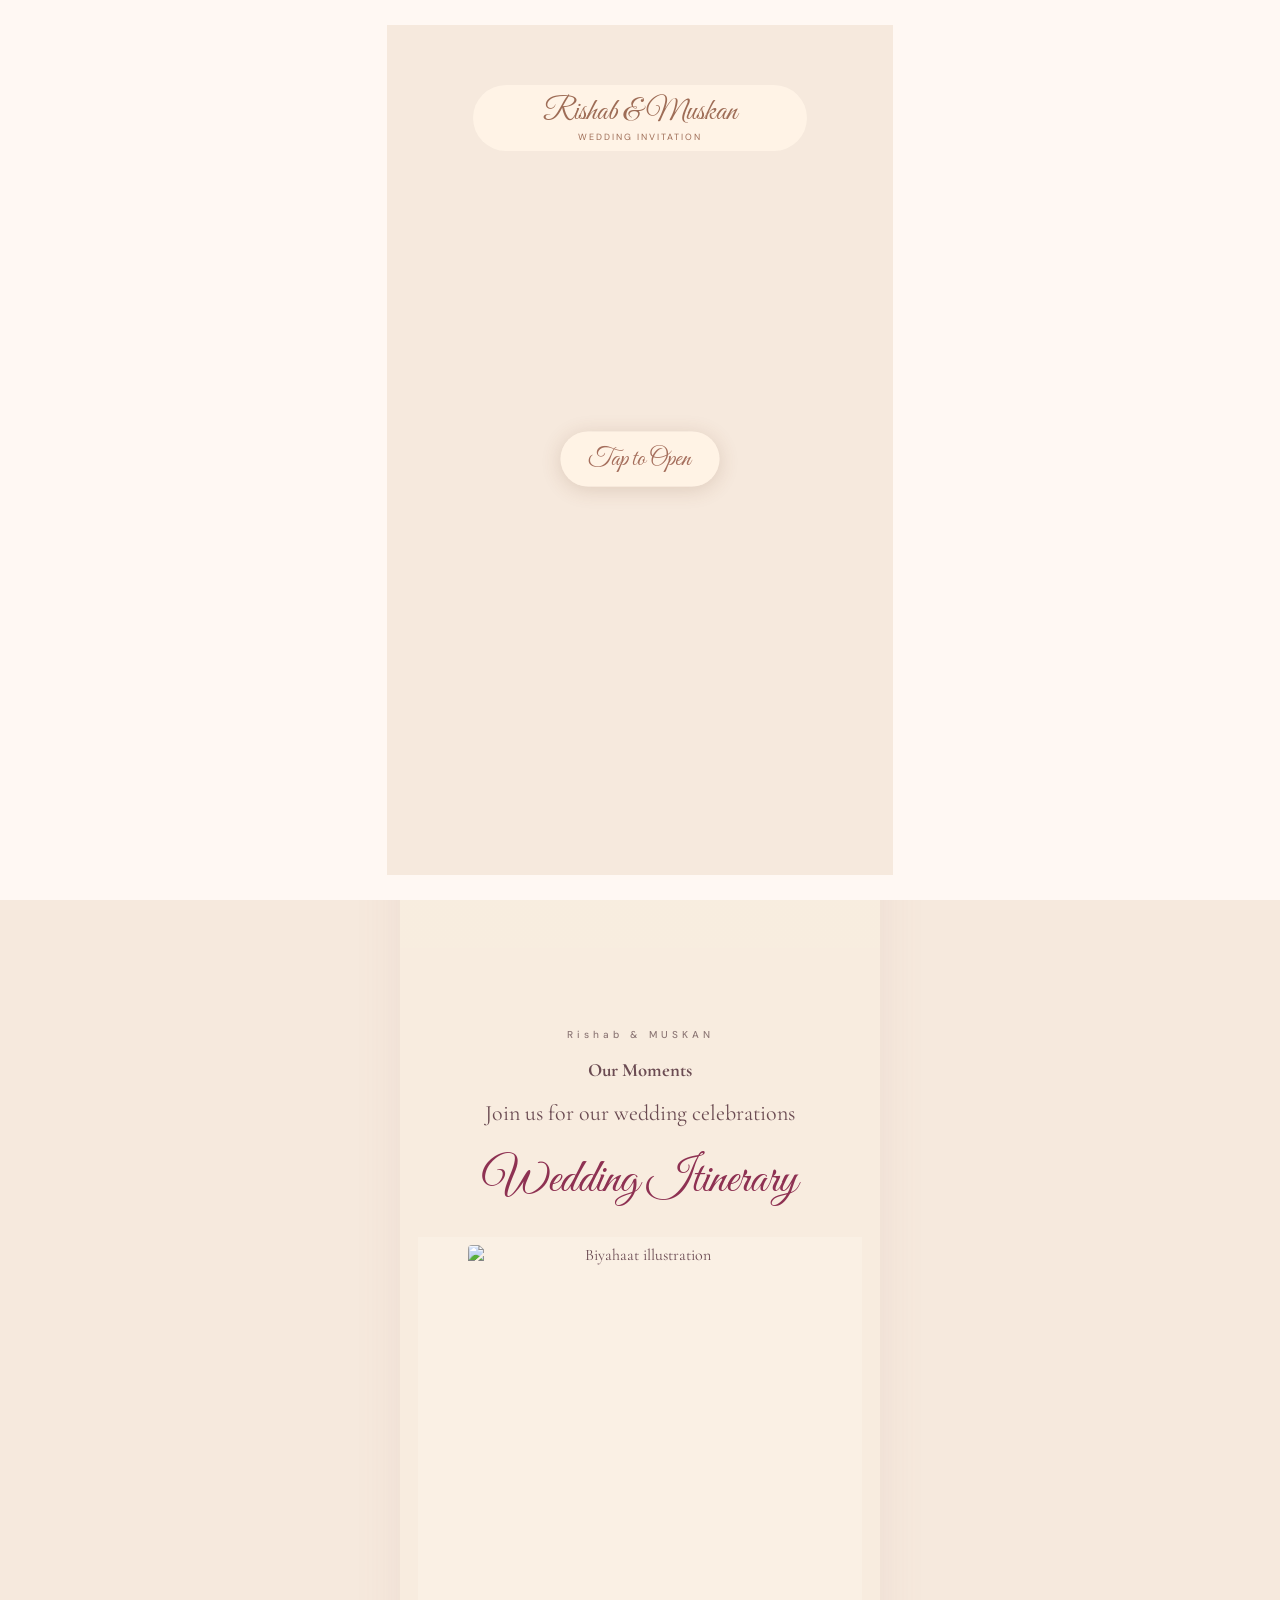
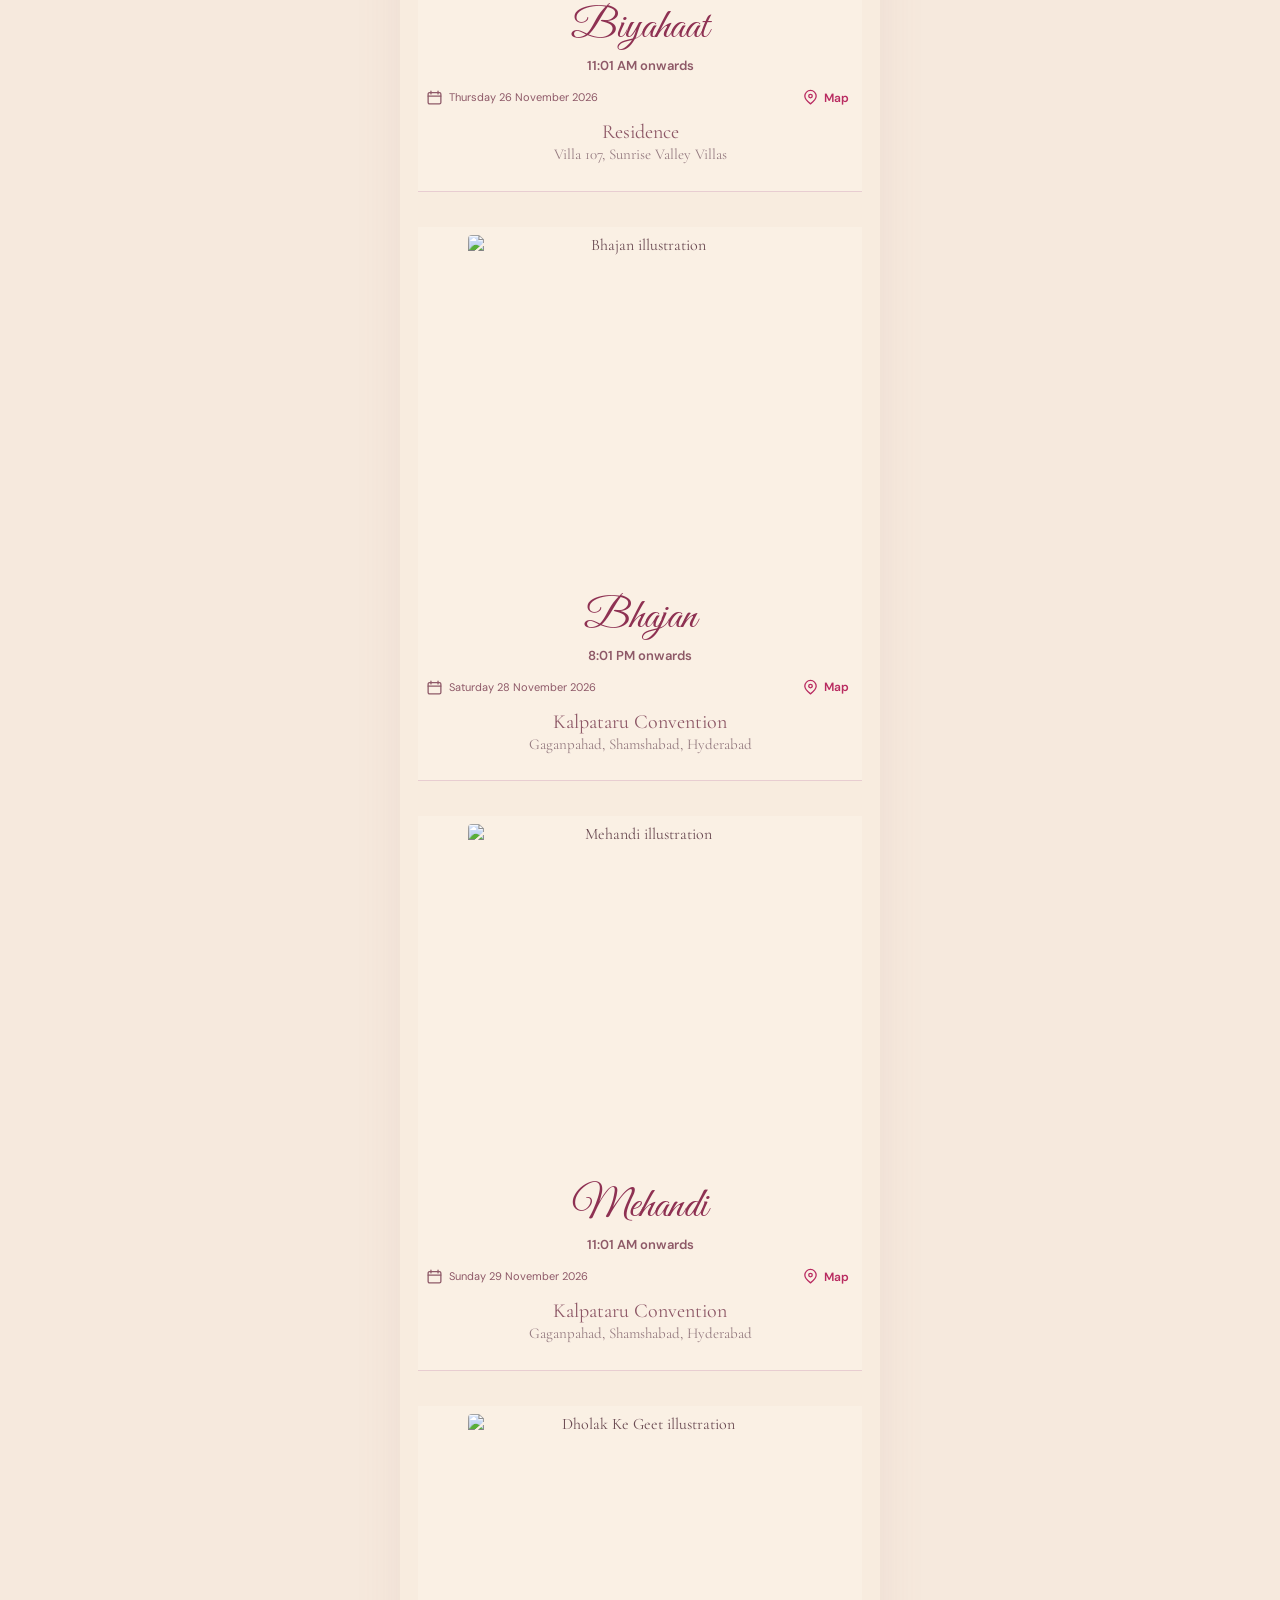
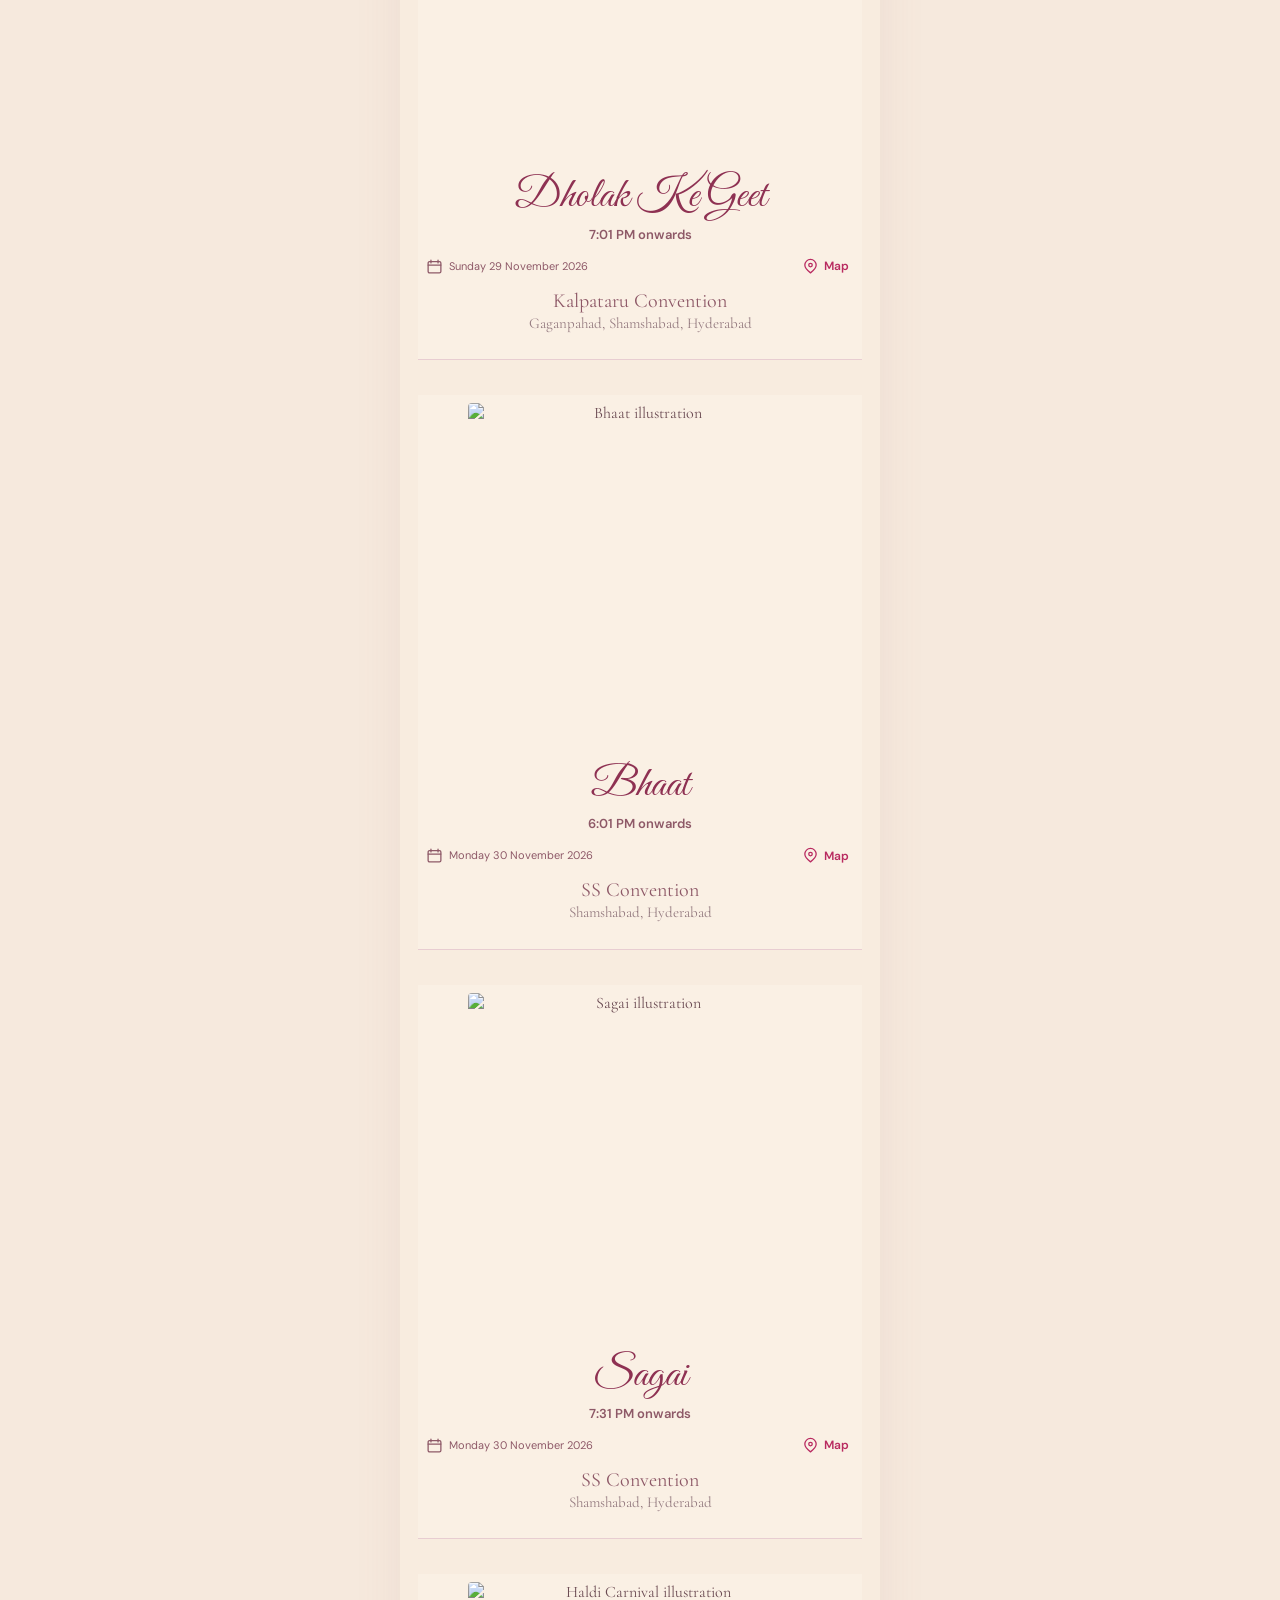
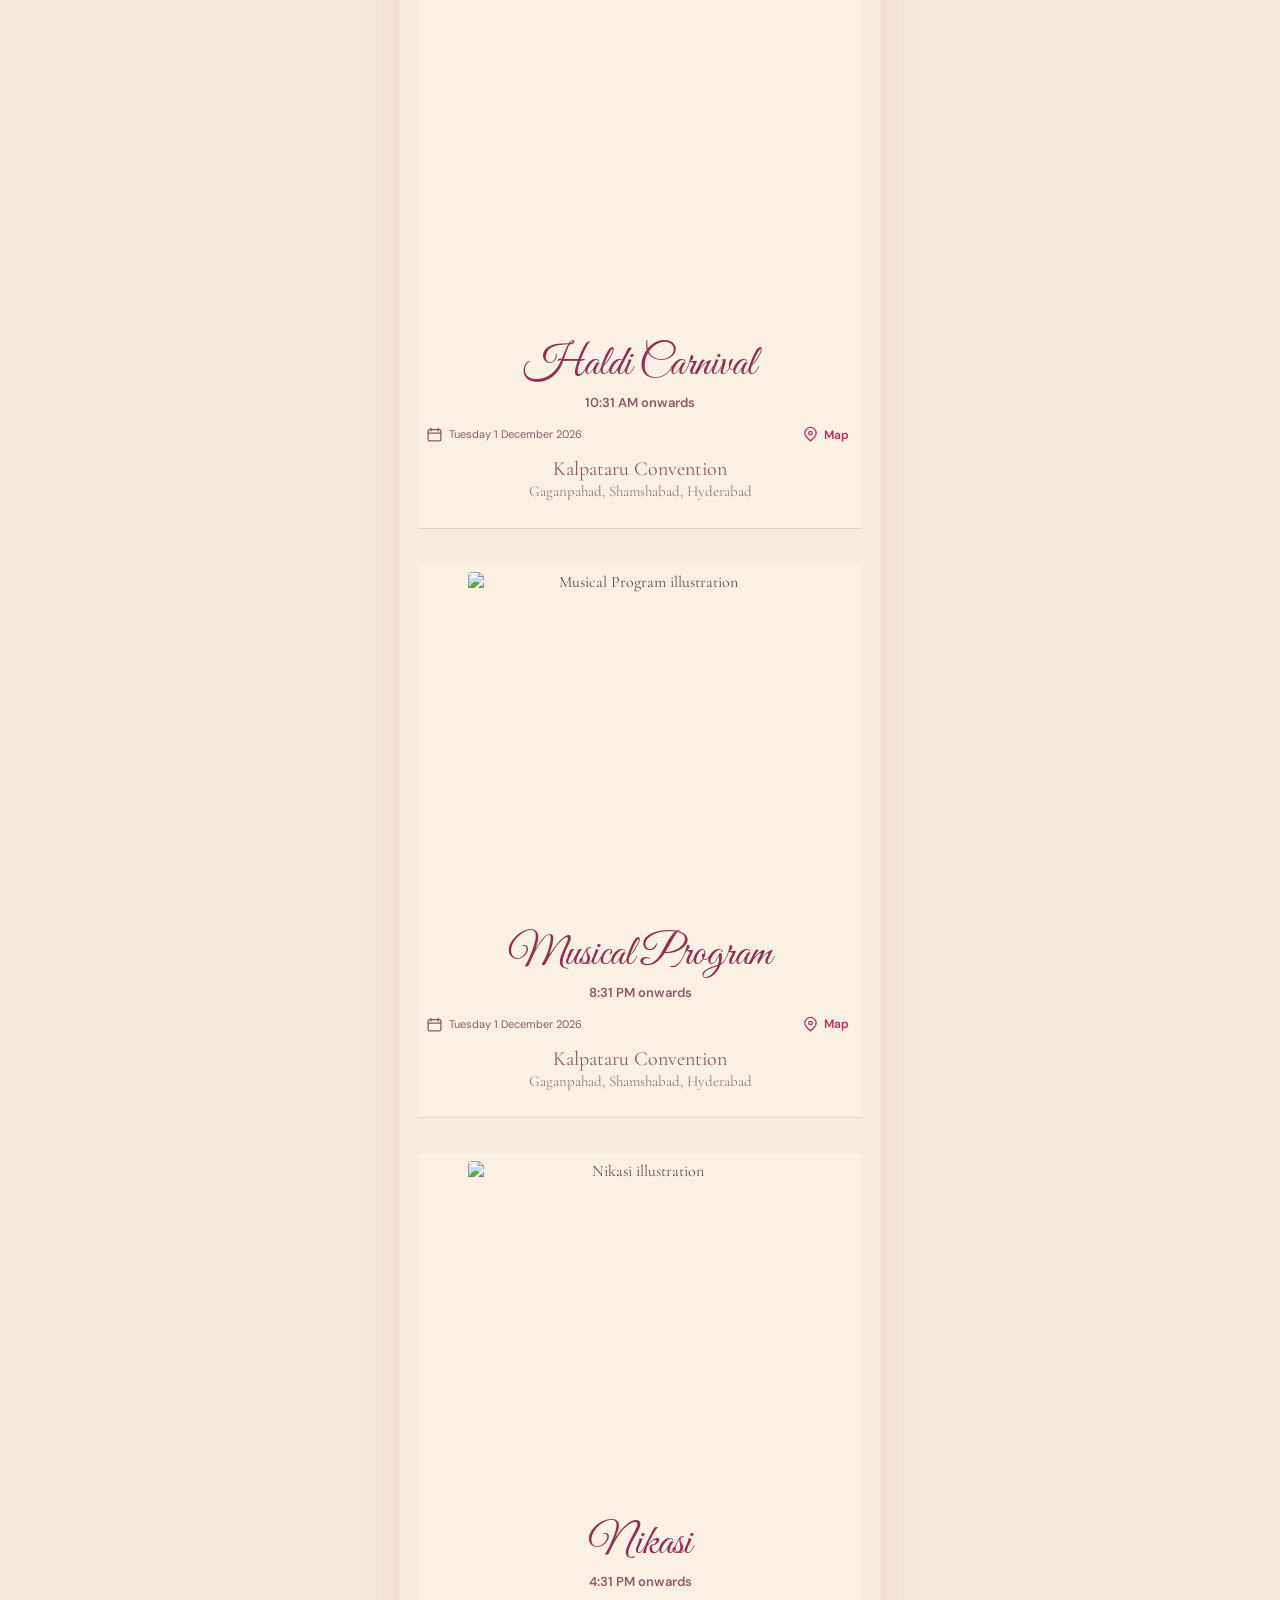
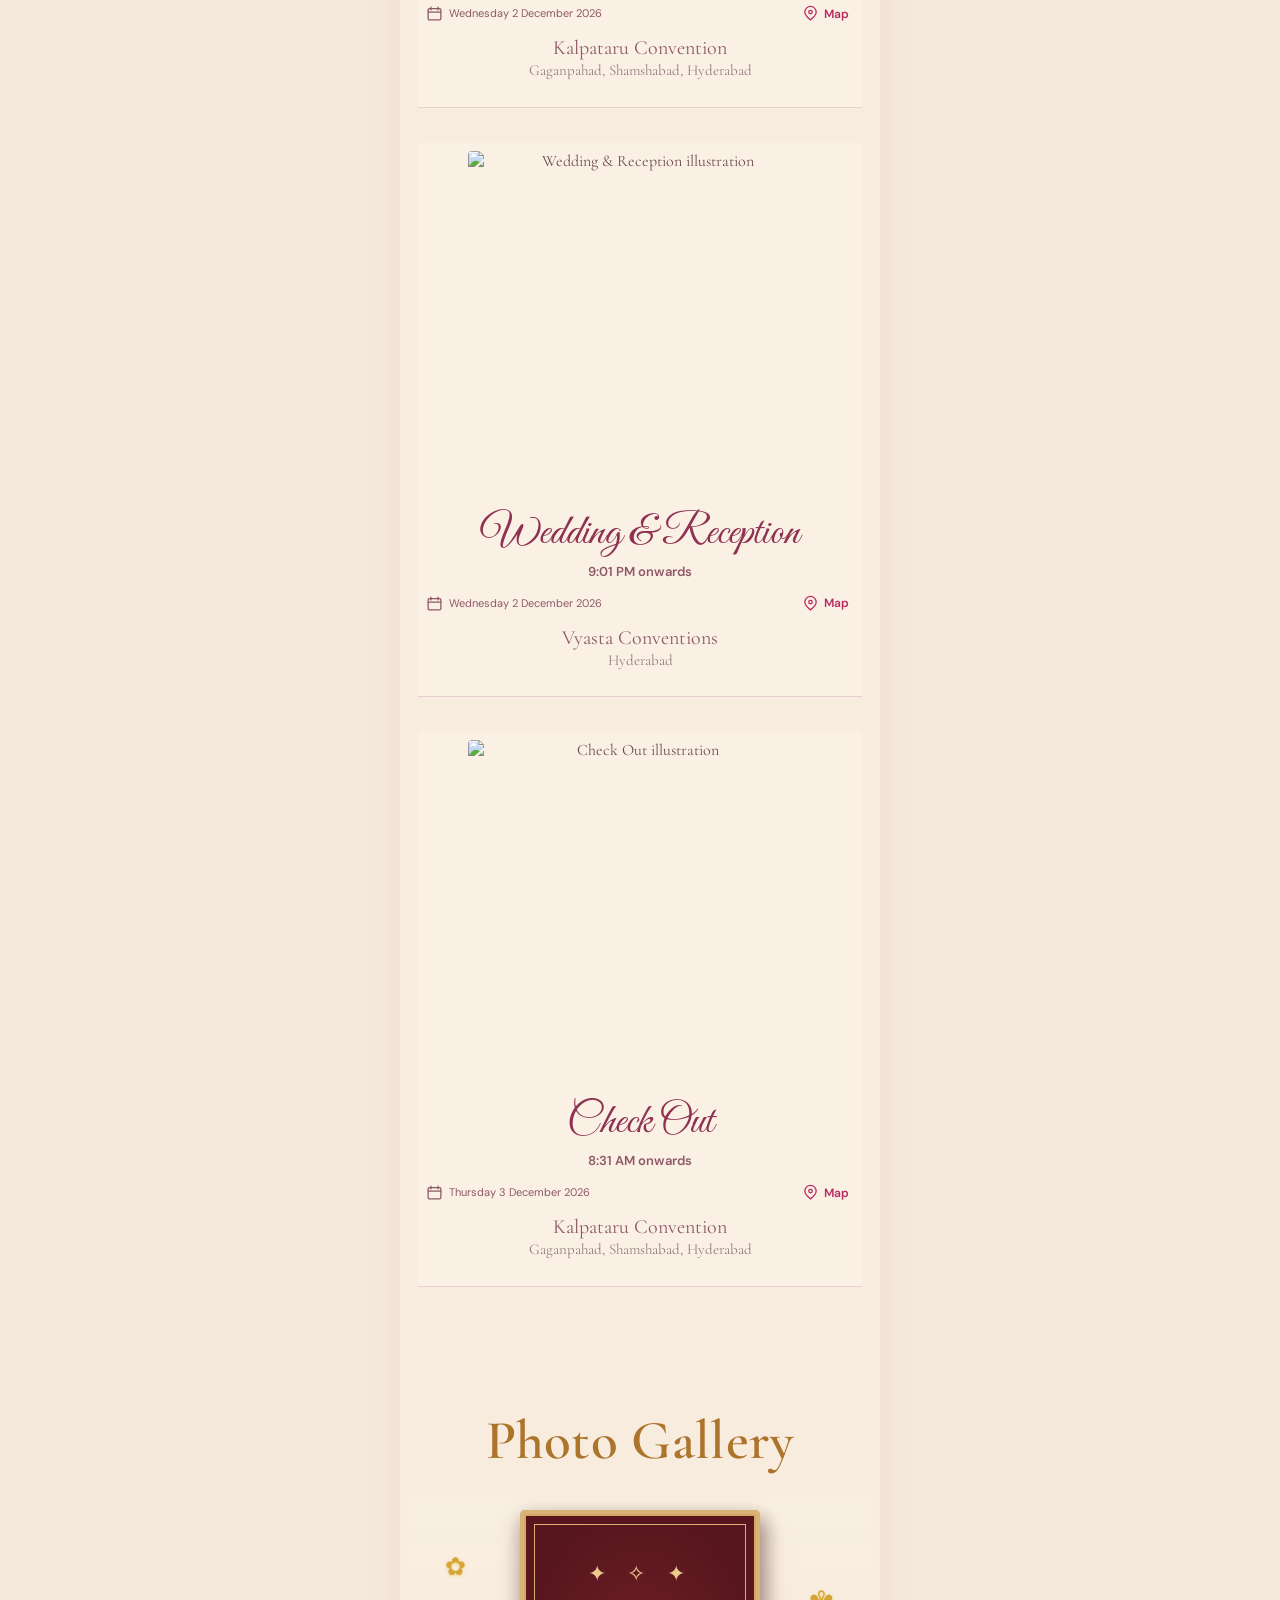
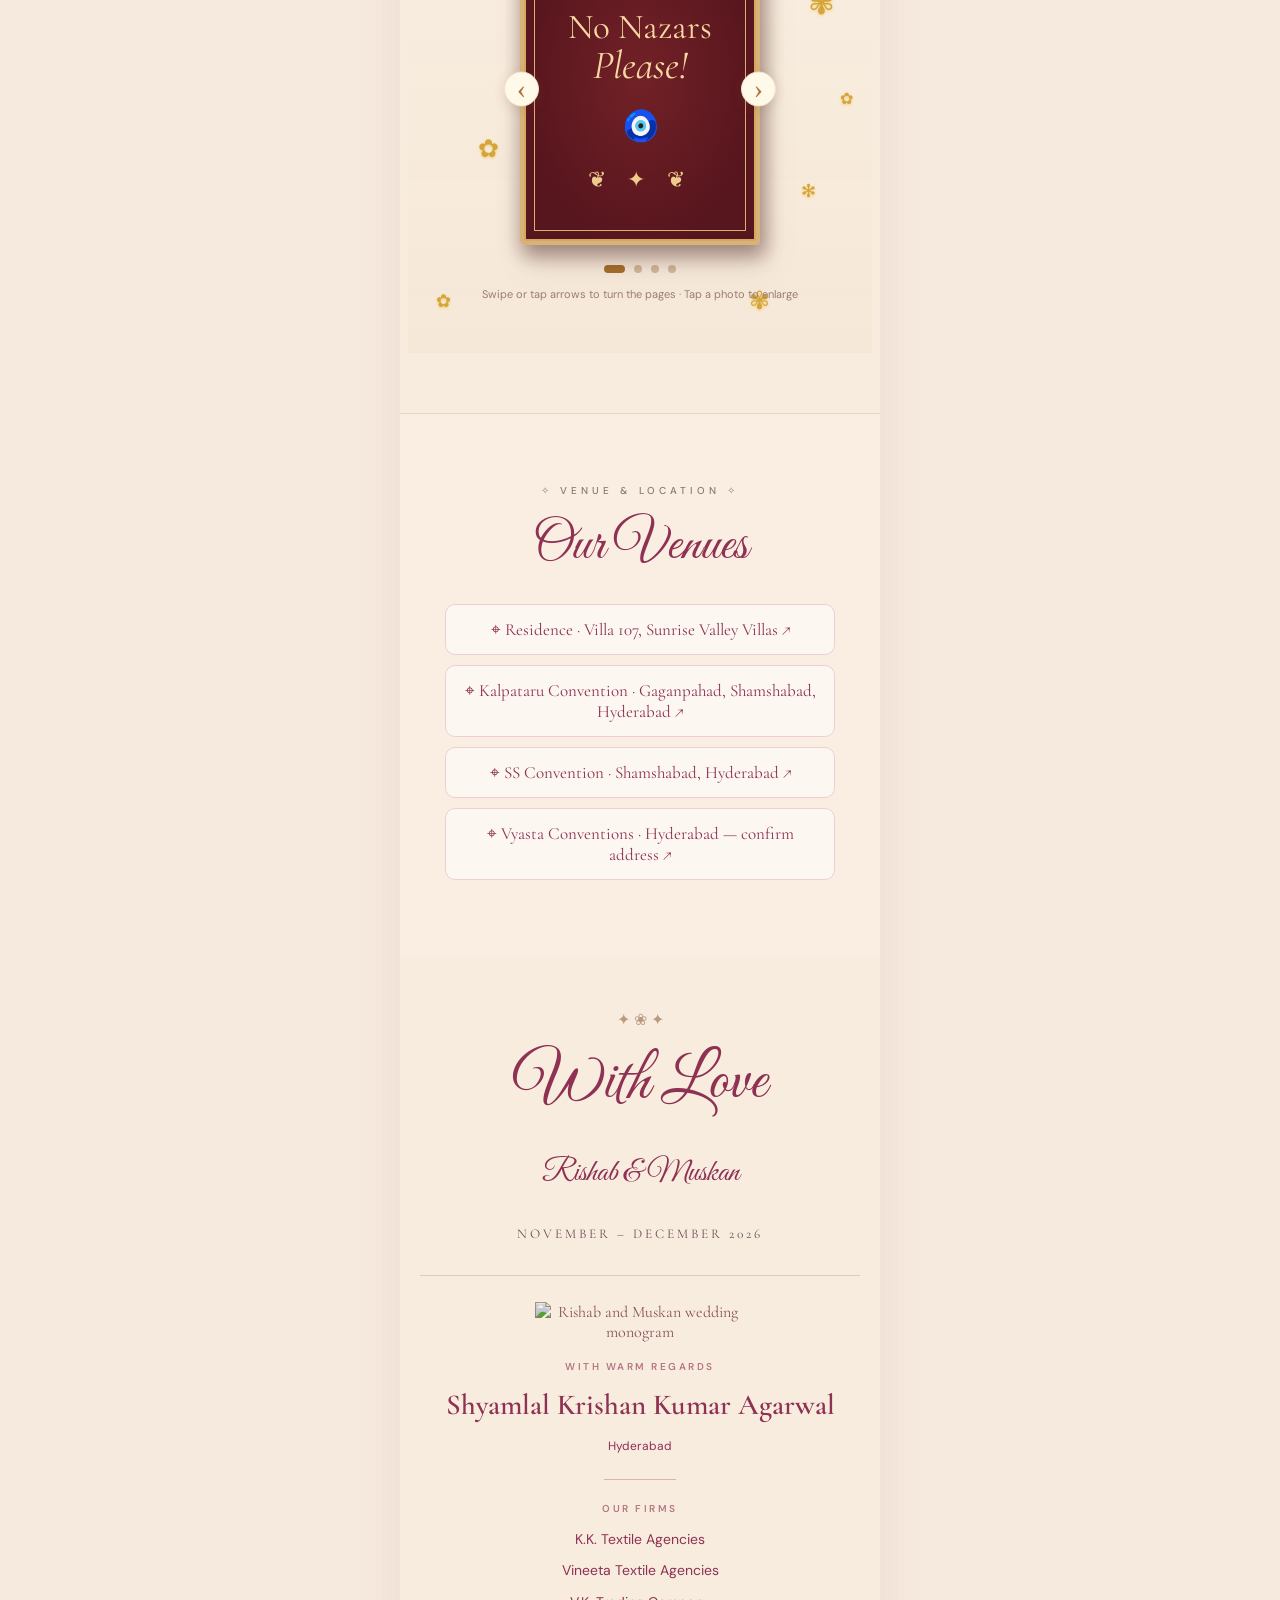
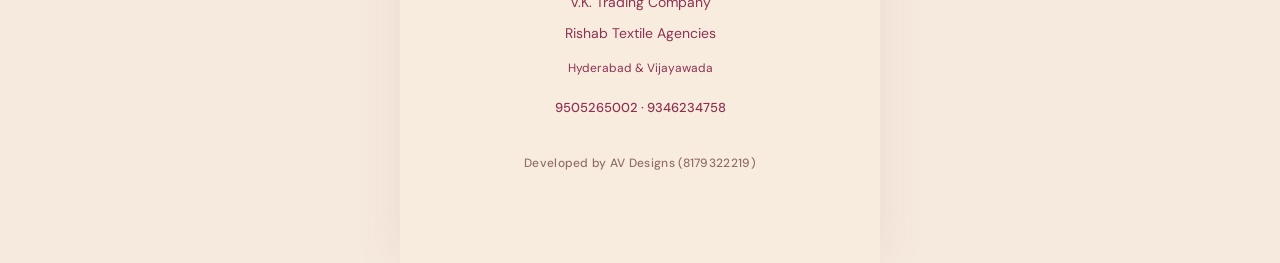
==== Rishabmuskan/index.html @ df5eca82 "new files added" ====
<!DOCTYPE html>

<html lang="en">
<head>
<meta charset="utf-8"/>
<meta content="width=device-width,initial-scale=1" name="viewport"/>
<meta content="#fffaf7" name="theme-color"/>
<title>Rishab &amp; Muskan | Wedding Invitation</title>
<link href="style.css" rel="stylesheet"/>
</head>
<body><audio id="song" loop="" preload="auto" src="assets/music.mpeg"></audio><button aria-label="Play or pause wedding music" class="music" id="music">♫ <span>Play</span></button>
<div class="entrance" id="entrance">
<div class="door-stage">
<div class="door-inside"></div>
<div class="panel left"></div>
<div class="panel right"></div>
<div class="door-plaque">Rishab &amp; Muskan<small>WEDDING INVITATION</small></div><button class="tap" id="open">Tap to Open</button>
</div>
</div>
<main class="invitation" id="invitation">
<section class="hero" id="home">
<p class="micro">TOGETHER WITH OUR FAMILIES</p>
<div class="names"><span>Rishab</span><i>&amp;</i><span>Muskan</span></div>
<p class="micro save">SAVE THE DATE</p>
<div class="scratch-area">
<div class="scratch-inner"><strong>2 December 2026</strong><small>OUR WEDDING DAY</small></div><canvas aria-label="Scratch the gold card to reveal wedding date" id="scratch"></canvas>
</div><button class="scratch-button" id="scratchBtn">✧ Scratch to reveal ✧</button>

<div class="hero-flourish">❧   ❀   ❧</div>
<p class="intro">With hearts full of joy, we invite you to celebrate our wedding</p><img alt="Rishab and Muskan wedding monogram" class="monogram" loading="lazy" src="assets/rishab-muskan-logo.webp"/>
</section>
<section class="selection" id="families">
<p class="micro">Rishab &amp; MUSKAN</p>
<h3>Our Moments</h3>
<p class="sub">Join us for our wedding celebrations</p>

<h3 id="familyTitle">Wedding Itinerary</h3>
<div class="events" id="events"></div>
</section>
<section class="photo-gallery" id="photos" aria-label="Rishab and Muskan photo gallery">
<h2>Photo Gallery</h2>
<div class="gallery-scene">
 <div class="gallery-florals" aria-hidden="true"><span>✿</span><span>✾</span><span>✿</span><span>✻</span><span>✿</span><span>✾</span><span>✿</span></div>
 <div class="gallery-viewer" aria-roledescription="carousel" aria-label="Wedding memories photo book">
  <button class="gallery-arrow gallery-prev" type="button" aria-label="Previous page">‹</button>
  <div class="gallery-book" tabindex="0" aria-label="Photo book, use arrow keys to turn pages">
   <div class="gallery-photo-frame">
    <div class="gallery-page gallery-page-front"><div class="gallery-cover"><span class="cover-ornament">✦ ✧ ✦</span><span class="cover-title">No Nazars<br><em>Please!</em></span><span class="cover-eye">🧿</span><span class="cover-ornament">❦ ✦ ❦</span></div></div>
    <div class="gallery-page gallery-page-back"><img id="gallery-current" src="assets/gallery-1.webp" alt="Rishab and Muskan together" loading="lazy"/></div>
   </div>
  </div>
  <button class="gallery-arrow gallery-next" type="button" aria-label="Next page">›</button>
 </div>
 <div class="gallery-dots" aria-label="Select gallery page"><button type="button" class="active" aria-label="Cover" aria-current="true"></button><button type="button" aria-label="Photo 1"></button><button type="button" aria-label="Photo 2"></button><button type="button" aria-label="Photo 3"></button></div>
 <p class="gallery-hint">Swipe or tap arrows to turn the pages · Tap a photo to enlarge</p>
</div>
</section>
<section class="venue-location" id="venue-location">
<p class="micro">✧ VENUE &amp; LOCATION ✧</p>
<h2>Our Venues</h2>



<div class="venue-list"><a class="venue-link" href="https://maps.app.goo.gl/ohtWrsPg4vf21Dx69?g_st=ac" rel="noopener noreferrer" target="_blank">⌖ Residence · Villa 107, Sunrise Valley Villas  ↗</a><a class="venue-link" href="https://maps.app.goo.gl/JPwVoQYdVoGn8cnr9" rel="noopener noreferrer" target="_blank">⌖ Kalpataru Convention · Gaganpahad, Shamshabad, Hyderabad  ↗</a><a class="venue-link" href="https://maps.app.goo.gl/ADAPAavKdo5unWiM7" rel="noopener noreferrer" target="_blank">⌖ SS Convention · Shamshabad, Hyderabad  ↗</a><a class="venue-link" href="https://maps.app.goo.gl/NRryXtDTAHdGd9dR7" rel="noopener noreferrer" target="_blank">⌖ Vyasta Conventions · Hyderabad — confirm address  ↗</a></div></section>
<footer>
<div class="flourish">✦ ❀ ✦</div>
<h2>With Love</h2>
<p>Rishab &amp; Muskan</p><small>NOVEMBER – DECEMBER 2026</small>
<div class="regards-section">
  <img class="regards-logo" src="assets/rishab-muskan-logo.webp" alt="Rishab and Muskan wedding monogram" loading="lazy"/>
  <p class="regards-label">WITH WARM REGARDS</p>
  <h3>Shyamlal Krishan Kumar Agarwal</h3>
  <p class="regards-city">Hyderabad</p>
  <div class="regards-rule"></div>
  <p class="regards-label">OUR FIRMS</p>
  <p>K.K. Textile Agencies</p>
  <p>Vineeta Textile Agencies</p>
  <p>V.K. Trading Company</p>
  <p>Rishab Textile Agencies</p>
  <p class="regards-city">Hyderabad &amp; Vijayawada</p>
  <p class="regards-phones"><a href="tel:+919505265002">9505265002</a><span> · </span><a href="tel:+919346234758">9346234758</a></p>
</div>
<p class="developer-credit">Developed by AV Designs (<a href="tel:+918179322219">8179322219</a>)</p>
</footer>
</main>
<div aria-hidden="true" aria-label="Save the date" aria-modal="true" class="popup" id="popup" role="dialog">
<div class="popup-inner"><button aria-label="Close" class="close" id="close">×</button>
<p class="micro">SAVE THE DATE</p>
<h2>2 December 2026</h2>
<p>Rishab &amp; Muskan</p>
<p>Let the celebrations begin!</p><button class="family-btn" id="explore">Explore the celebrations ↓</button>
</div>
</div>
<div class="gallery-lightbox" id="gallery-lightbox" role="dialog" aria-modal="true" aria-label="Photo gallery" aria-hidden="true"><button type="button" class="gallery-lightbox-close" aria-label="Close photo">×</button><button type="button" class="gallery-lightbox-prev" aria-label="Previous photo">‹</button><img id="gallery-full" alt="Rishab and Muskan photo"/><button type="button" class="gallery-lightbox-next" aria-label="Next photo">›</button></div>
<div aria-hidden="true" class="confetti" id="confetti"></div>
<script src="script.js"></script>
</body>
</html>
---- Rishabmuskan/style.css ----
@import url('https://fonts.googleapis.com/css2?family=Cormorant+Garamond:wght@400;500;600&family=Great+Vibes&family=DM+Sans:wght@400;500;600&display=swap');
:root{--pink:#bc275f;--wine:#8e3152;--cream:#fffaf8;--ink:#6b4b52}*{box-sizing:border-box}html{scroll-behavior:smooth}body{margin:0;background:#fff9f6;color:var(--ink);font-family:'Cormorant Garamond',Georgia,serif}button{cursor:pointer}body:before{content:'';position:fixed;inset:0;background:url('assets/palace.png') center center/cover no-repeat;z-index:-3}body:after{content:'';position:fixed;inset:0;background:rgba(255,252,249,.89);z-index:-2}.invitation{width:min(100%,480px);min-height:100vh;margin:auto;background:rgba(255,251,249,.86);box-shadow:0 0 45px #9b727019;position:relative}.music{position:fixed;top:15px;right:15px;z-index:60;border:0;border-radius:50px;padding:11px 15px;background:#be285f;color:white;font:600 13px 'DM Sans',sans-serif;box-shadow:0 4px 16px #aa22594a}.entrance{position:fixed;inset:0;z-index:100;display:flex;justify-content:center;align-items:center;background:#fff8f3;transition:opacity .7s,visibility .7s}.entrance.gone{opacity:0;visibility:hidden;pointer-events:none}.door-stage{height:min(100dvh,850px);aspect-ratio:192/322;max-width:100%;position:relative;overflow:hidden;background:#e7b991;perspective:1200px}.door-inside{position:absolute;inset:0;background:linear-gradient(#fff9f6,#fff9f6);opacity:1}.panel{position:absolute;top:0;bottom:0;width:50%;background-image:url('assets/door.png');background-repeat:no-repeat;background-size:200% 100%;backface-visibility:hidden;transition:transform 2.1s cubic-bezier(.4,0,.16,1);z-index:2}.panel.left{left:0;background-position:left center;transform-origin:left center}.panel.right{right:0;background-position:right center;transform-origin:right center}.entrance.opening .panel.left{transform:rotateY(-105deg)}.entrance.opening .panel.right{transform:rotateY(105deg)}.door-plaque{position:absolute;z-index:3;top:7%;left:17%;right:17%;border-radius:35px;padding:8px 5px;text-align:center;background:#fff5e7e8;color:#9e6c56;font:clamp(20px,3.8vh,30px) 'Great Vibes',cursive;transition:opacity .35s}.door-plaque small{display:block;font:9px 'DM Sans',sans-serif;letter-spacing:2px}.tap{position:absolute;z-index:4;top:51%;left:50%;transform:translate(-50%,-50%);border:0;border-radius:50px;background:#fff4e6ed;padding:12px 28px;color:#a56e5c;font:25px 'Great Vibes',cursive;white-space:nowrap;box-shadow:0 3px 20px #7b482d30;transition:opacity .3s}.entrance.opening .tap,.entrance.opening .door-plaque{opacity:0;pointer-events:none}.hero{text-align:center;min-height:100dvh;padding:90px 20px 45px;display:flex;align-items:center;flex-direction:column;justify-content:flex-start}.micro{font:500 10px 'DM Sans',sans-serif;letter-spacing:4px;color:#8d7776}.names{margin:30px auto 18px;display:flex;flex-direction:column;align-items:center;line-height:1.08;color:var(--wine);font:clamp(65px,16vw,91px) 'Great Vibes',cursive}.names i{font:30px 'Cormorant Garamond',serif;color:#b99c71;margin:0}.save{margin:16px 0 18px}.scratch-area{position:relative;width:min(100%,320px);height:142px;border-radius:12px;overflow:hidden;background:#fff5e9;box-shadow:0 8px 30px #d7b87432}.scratch-inner{height:100%;display:flex;align-items:center;justify-content:center;flex-direction:column;color:var(--wine);font:31px 'Great Vibes',cursive}.scratch-inner small{font:10px 'DM Sans',sans-serif;letter-spacing:2px;margin-top:8px}#scratch{position:absolute;inset:0;width:100%;height:100%;touch-action:none}.scratch-button{border:0;border-radius:50px;background:var(--pink);color:#fff;padding:11px 22px;margin:16px 0;font:600 12px 'DM Sans',sans-serif;letter-spacing:1px}.timer{display:grid;grid-template-columns:repeat(4,1fr);gap:7px;width:100%;max-width:345px;margin:13px auto 25px}.timer div{background:#fff0edbd;border:1px solid #f0d8d6;border-radius:9px;padding:10px 2px}.timer strong{display:block;color:#a4365a;font:29px 'Cormorant Garamond',serif}.timer small{display:block;font:9px 'DM Sans',sans-serif;letter-spacing:1px}.hero-flourish{color:#d5aa83;font-size:24px}.intro{max-width:300px;font-size:22px;line-height:1.4}.monogram{width:170px;max-width:60%;mix-blend-mode:multiply;margin:10px auto 20px}.selection{text-align:center;padding:70px 18px 65px}.selection h2,footer h2{font:65px 'Great Vibes',cursive;color:var(--wine);font-weight:400;margin:12px 0}.sub{font-size:22px;margin:0 auto 24px}.family-buttons{display:flex;gap:10px;justify-content:center;flex-wrap:wrap;margin:25px 0 40px}.family-btn{background:#be285f;color:white;border:1px solid #be285f;border-radius:40px;padding:13px 20px;font:600 12px 'DM Sans',sans-serif;letter-spacing:1px;min-width:155px}.family-btn small{display:block;font-size:10px;letter-spacing:0;margin-top:6px;font-weight:400}.family-btn.selected{background:#912447;box-shadow:0 0 0 3px #f7cbd9}#familyTitle{font:48px 'Great Vibes',cursive;color:var(--wine);font-weight:400;margin:0 0 27px;scroll-margin-top:30px}#familyTitle small{display:block;font:16px 'Cormorant Garamond',serif}.events{display:grid;gap:35px}.event{background:#fffaf9cc;border-bottom:1px solid #e8cdd1;padding:8px 8px 26px}.event img{display:block;width:100%;max-width:345px;height:340px;object-fit:cover;object-position:center;margin:auto;border-radius:4px}.event h4{font:43px 'Great Vibes',cursive;color:var(--wine);font-weight:400;margin:15px 0 3px}.event .event-date{font:15px 'DM Sans',sans-serif;color:#8e5967}.event .venue{font-size:18px;color:#998082}footer{text-align:center;padding:55px 20px 90px}footer p{font:31px 'Great Vibes',cursive;color:var(--wine)}footer small{letter-spacing:3px}.flourish{color:#bb9b80}.popup{position:fixed;inset:0;background:#50323d9c;z-index:80;display:none;align-items:center;justify-content:center;padding:20px}.popup.show{display:flex}.popup-inner{position:relative;background:#fffaf7;border:1px solid #ebc6cf;box-shadow:0 20px 60px #34172252;text-align:center;padding:50px 22px;width:min(380px,100%)}.popup-inner h2{font:54px 'Great Vibes',cursive;color:var(--wine);font-weight:400}.popup-inner p{font-size:23px}.popup-inner .micro{font-size:10px}.close{position:absolute;top:5px;right:12px;font-size:30px;border:0;background:transparent;color:var(--wine)}.confetti{position:fixed;inset:0;pointer-events:none;z-index:90;overflow:hidden}.confetti i{position:absolute;top:-30px;width:8px;height:13px;animation:fall 3s linear forwards}@keyframes fall{to{transform:translateY(110vh) rotate(720deg);opacity:0}}@media(min-width:600px){.hero{padding-top:95px}.names{font-size:91px}}@media(prefers-reduced-motion:reduce){.panel{transition-duration:.2s}.confetti i{animation-duration:.5s}}

/* VENUE & GOOGLE MAPS — editable placeholders for each function */
.venue-block{margin:24px auto 0;max-width:355px;padding:22px 14px 24px;border:1px solid #e9d4d5;background:rgba(255,252,249,.88);border-radius:14px;box-shadow:0 5px 20px #8e31520b}
.venue-eyebrow{font:600 10px 'DM Sans',sans-serif;letter-spacing:2.3px;color:#ad7181;margin:0 0 12px}
.venue-name{font:500 28px 'Cormorant Garamond',Georgia,serif;color:var(--wine);margin:0 0 7px}
.venue-address{font:16px 'Cormorant Garamond',Georgia,serif;line-height:1.4;color:#89747a;margin:0 0 18px}
.map-placeholder{width:100%;aspect-ratio:16/10;overflow:hidden;border:1px solid #e8d7d2;border-radius:10px;background:linear-gradient(145deg,#fff8f3,#f9ebeb);display:flex;align-items:center;justify-content:center}
.map-placeholder iframe{width:100%;height:100%;border:0}
.map-empty{display:flex;flex-direction:column;align-items:center;justify-content:center;gap:8px;padding:18px;color:#b58b8c;font:13px 'DM Sans',sans-serif;text-align:center}
.map-empty strong{color:#8e5967;font-size:13px;font-weight:500}
.map-empty small{font-size:11px;line-height:1.5}
.map-pin{font-size:36px;color:#bc275f;line-height:1}
.directions{display:inline-block;margin-top:16px;border:1px solid #be285f;border-radius:30px;padding:10px 20px;text-decoration:none;background:#be285f;color:white;font:500 12px 'DM Sans',sans-serif}
.directions.disabled{background:transparent;color:#aa8e95;border-color:#dfcbd0;cursor:default}

/* November update: beige immediately after gate, gentle fixed palace illustration */
:root{--beige:#f6e9dd}
body{background:var(--beige)}
body:after{background:rgba(247,235,222,.77)}
.invitation{background:rgba(249,238,225,.74)}
.door-inside{background:#f6e9dd}
.hero{background:linear-gradient(180deg,rgba(246,232,218,.02) 0%,rgba(247,233,218,.02) 58%,rgba(247,233,218,.02) 100%)}
.event{background:rgba(251,242,232,.68)}
.venue-block{background:rgba(250,240,229,.88)}
.event-meta{display:flex;justify-content:center;align-items:center;gap:16px;flex-wrap:wrap;margin:10px auto 8px;font:12px 'DM Sans',sans-serif;color:#8e5967}
.event-meta .meta-date{display:inline-flex;align-items:center;gap:6px}
.event-meta .map-icon{display:inline-flex;align-items:center;gap:5px;border:0;background:transparent;color:#b92b60;font:600 12px 'DM Sans',sans-serif;text-decoration:none;padding:5px}
.event-meta .map-icon[disabled]{color:#a58c8d;cursor:not-allowed}
.event-meta svg{width:17px;height:17px;stroke:currentColor;fill:none;stroke-width:1.8;stroke-linecap:round;stroke-linejoin:round}
.map-placeholder{aspect-ratio:16/8}
.venue-block{margin-top:12px}

/* Single bottom location section: no map boxes after individual events */
.venue-block{display:none!important}
.event-meta{justify-content:space-between;flex-wrap:nowrap;gap:8px;text-align:left}
.event-meta .meta-date{min-width:0;flex:1;font-size:11px;line-height:1.5}
.event-meta .map-icon{flex-shrink:0;white-space:nowrap}
.venue-location{text-align:center;padding:60px 20px 75px;border-top:1px solid #ead4cb;background:rgba(249,238,225,.54)}
.venue-location h2{font:54px 'Great Vibes',cursive;color:var(--wine);font-weight:400;margin:15px 0}
.venue-location>p:not(.micro){font-size:20px;color:#8e5967}
.venue-location .venue-note{font-size:15px!important;max-width:330px;margin:12px auto 25px;line-height:1.5}
.bottom-map{min-height:220px;border:1px solid #e9d3cf;border-radius:12px;background:rgba(255,250,245,.55);display:flex;flex-direction:column;align-items:center;justify-content:center;gap:12px;color:#a77b85;font:13px 'DM Sans',sans-serif}

/* Rishab & Muskan: content-only update; existing visual theme retained. */
.event-time{margin:0 0 7px;color:#8e5967;font:600 13px 'DM Sans',sans-serif}
.event-venue{margin:5px auto 0;color:#8e5967;font-size:20px;line-height:1.3}
.event-venue small{display:block;font-size:15px;color:#967c80}
.venue-list{display:grid;gap:10px;max-width:390px;margin:24px auto 0}
.venue-link{display:block;padding:14px;border:1px solid #ebcfd2;border-radius:10px;color:#8e3152;background:#fffaf7bb;text-decoration:none;font-size:17px}

/* Regards footer: existing wedding visuals and animations unchanged */
.regards-section{max-width:520px;margin:32px auto 0;padding:26px 12px 5px;border-top:1px solid rgba(154,90,101,.26);text-align:center;color:#8e5967}
.regards-section .regards-label{font:600 10px 'DM Sans',sans-serif;letter-spacing:2.5px;color:#b47783;margin:12px 0}
.regards-section h3{font-size:clamp(23px,5vw,33px);font-weight:400;color:#8e3152;margin:8px 0 3px;line-height:1.25}
.regards-section p{margin:7px 0;line-height:1.5}
.regards-section .regards-city{font-size:13px;letter-spacing:.6px;margin:12px 0 18px}
.regards-section .regards-rule{width:72px;height:1px;background:#d9b4ad;margin:22px auto}
.regards-section .regards-phones{margin-top:20px;font:500 14px 'DM Sans',sans-serif}
.regards-section .regards-phones a{color:#8e3152;text-decoration:none}

/* Final update: readable non-cursive regards typography, original design otherwise preserved */
.regards-section h3{font-family:'Cormorant Garamond',Georgia,serif;font-size:clamp(22px,5vw,29px);font-weight:600;line-height:1.35;}
.regards-section p:not(.regards-label):not(.regards-phones){font-family:'DM Sans',Arial,sans-serif;font-size:14px;font-weight:400;line-height:1.75;letter-spacing:0;}
.regards-section .regards-city{font-family:'DM Sans',Arial,sans-serif!important;font-size:12px!important;}
.regards-section .regards-phones{font-family:'DM Sans',Arial,sans-serif;font-size:13px;}
.regards-logo{display:block;width:min(210px,72%);height:auto;margin:0 auto 18px;mix-blend-mode:multiply;}

/* Photo gallery: portrait flip-carousel matching the supplied reference video */
.photo-gallery{text-align:center;padding:65px 18px 65px;scroll-margin-top:25px}
.photo-gallery h2{font:normal clamp(46px,12vw,65px) 'Great Vibes',cursive;color:var(--wine);margin:8px 0 2px}
.gallery-sub{font-size:21px;margin:0 0 24px;color:var(--ink)}
.gallery-viewer{width:min(100%,350px);position:relative;margin:0 auto;perspective:1200px}
.gallery-photo-frame{height:430px;width:min(100%,295px);margin:auto;overflow:hidden;border-radius:9px;background:#e8d7c8;box-shadow:0 9px 24px #5d3b3b30;transform-style:preserve-3d}
.gallery-photo-frame img{display:block;width:100%;height:100%;object-fit:cover;cursor:zoom-in}
.gallery-photo-frame.turn-next{animation:galleryFlipNext .55s ease both}
.gallery-photo-frame.turn-prev{animation:galleryFlipPrev .55s ease both}
@keyframes galleryFlipNext{0%{transform:rotateY(0)}45%{transform:rotateY(-82deg);opacity:.65}55%{transform:rotateY(82deg);opacity:.65}100%{transform:rotateY(0);opacity:1}}
@keyframes galleryFlipPrev{0%{transform:rotateY(0)}45%{transform:rotateY(82deg);opacity:.65}55%{transform:rotateY(-82deg);opacity:.65}100%{transform:rotateY(0);opacity:1}}
.gallery-arrow{position:absolute;top:50%;transform:translateY(-50%);z-index:2;border:0;width:36px;height:36px;border-radius:50%;background:#fff8f0;color:#a45547;font:29px Georgia,serif;box-shadow:0 3px 12px #57331c35;display:flex;align-items:center;justify-content:center;padding:0 0 4px}
.gallery-prev{left:0}.gallery-next{right:0;background:#b66a2b;color:white}
.gallery-dots{display:flex;justify-content:center;gap:9px;margin-top:22px}.gallery-dots button{width:9px;height:9px;border:0;border-radius:100%;padding:0;background:#dbbdb5}.gallery-dots button.active{background:#ba2e62;width:22px;border-radius:9px}
.gallery-hint{font:12px 'DM Sans',sans-serif;color:#987e80;margin-top:17px}
.gallery-lightbox{display:none;position:fixed;inset:0;background:#1e121beF;z-index:120;align-items:center;justify-content:center;padding:55px 45px}.gallery-lightbox.open{display:flex}
.gallery-lightbox img{max-height:88vh;max-width:100%;object-fit:contain;border-radius:5px}.gallery-lightbox button{position:absolute;border:0;background:#fff8f0d9;color:#8e3152;border-radius:50%;font:32px Georgia,serif;width:40px;height:40px;cursor:pointer}
.gallery-lightbox-close{top:14px;right:15px}.gallery-lightbox-prev{left:5px;top:50%}.gallery-lightbox-next{right:5px;top:50%}
@media(max-width:380px){.gallery-photo-frame{height:390px;width:calc(100% - 46px)}.gallery-arrow{width:32px;height:32px}}
@media(prefers-reduced-motion:reduce){.gallery-photo-frame.turn-next,.gallery-photo-frame.turn-prev{animation:none}}

/* Photo-book gallery — reference-video-inspired burgundy cover and 3D page turns */
.photo-gallery{padding:55px 8px 60px;text-align:center;scroll-margin-top:20px}
.photo-gallery h2{font:600 clamp(38px,9vw,55px) 'Cormorant Garamond',Georgia,serif;color:#ad742c;margin:0 0 24px;letter-spacing:.3px}
.gallery-scene{position:relative;isolation:isolate;min-height:455px;padding:12px 0 25px;background:linear-gradient(180deg,rgba(255,248,227,.18),rgba(230,199,161,.12));overflow:hidden}
.gallery-viewer{width:min(100%,365px);margin:0 auto;position:relative;perspective:1400px}
.gallery-book{width:min(69vw,240px);height:335px;margin:0 auto;perspective:1400px;outline-offset:7px;cursor:pointer;filter:drop-shadow(6px 12px 9px #704a3a40)}
.gallery-photo-frame{position:relative;width:100%;height:100%;border-radius:4px;transform-style:preserve-3d;transform-origin:left center}
.gallery-page{position:absolute;inset:0;backface-visibility:hidden;overflow:hidden;border-radius:3px;border:4px solid #e2bb74;background:#f3e6d7;box-shadow:inset 0 0 0 2px #fff8e5}
.gallery-page-front{z-index:2}.gallery-page-back{transform:rotateY(180deg)}
.gallery-page img{width:100%;height:100%;object-fit:cover;display:block}
.gallery-cover{height:100%;display:flex;flex-direction:column;justify-content:space-evenly;align-items:center;background:radial-gradient(ellipse at center,#722127 0%,#57151d 75%);color:#eecb8d;border:2px solid #d6a75e;outline:1px solid #d8b170;outline-offset:-11px;padding:24px 10px}
.cover-title{font:35px/1.03 'Cormorant Garamond',Georgia,serif;color:#f7d8a3}.cover-title em{font-style:italic;font-size:40px}.cover-ornament{font:22px Georgia,serif;letter-spacing:8px}.cover-eye{font-size:30px}
.gallery-photo-frame.is-photo .gallery-page-front{display:none}.gallery-photo-frame.is-photo .gallery-page-back{transform:none}
.gallery-photo-frame.flip-next{animation:bookFlipNext .72s cubic-bezier(.42,.04,.2,1) both}
.gallery-photo-frame.flip-prev{animation:bookFlipPrev .72s cubic-bezier(.42,.04,.2,1) both}
@keyframes bookFlipNext{0%{transform:rotateY(0)}48%{transform:rotateY(-85deg);filter:brightness(.7)}52%{transform:rotateY(-85deg);filter:brightness(.7)}100%{transform:rotateY(0);filter:brightness(1)}}
@keyframes bookFlipPrev{0%{transform:rotateY(0)}48%{transform:rotateY(85deg);filter:brightness(.7)}52%{transform:rotateY(85deg);filter:brightness(.7)}100%{transform:rotateY(0);filter:brightness(1)}}
.gallery-arrow{position:absolute;top:47%;transform:translateY(-50%);z-index:5;width:35px;height:35px;border:1px solid #f0e1cb;border-radius:50%;background:#fff9e9;color:#a87638;font:28px Georgia,serif;box-shadow:0 3px 12px #7a53382b;display:grid;place-items:center;padding:0 0 3px}
.gallery-prev{left:0}.gallery-next{right:0}.gallery-arrow:hover{background:#b67e37;color:white}
.gallery-dots{display:flex;justify-content:center;gap:9px;margin:20px 0 0}.gallery-dots button{border:0;border-radius:100px;width:8px;height:8px;padding:0;background:#cfb69a}.gallery-dots button.active{width:21px;background:#a46d2c}
.gallery-hint{font:11px/1.6 'DM Sans',sans-serif;color:#987d72;margin:13px 12px 0}
.gallery-florals{position:absolute;inset:0;z-index:-1;pointer-events:none;overflow:hidden}.gallery-florals span{position:absolute;color:#d6a53a;text-shadow:0 1px 3px #e9b73d99;font-size:25px;animation:galleryFloat 7s ease-in-out infinite alternate}.gallery-florals span:nth-child(1){left:8%;top:12%}.gallery-florals span:nth-child(2){right:8%;top:19%;font-size:32px;animation-delay:-2s}.gallery-florals span:nth-child(3){left:15%;top:52%;animation-delay:-4s}.gallery-florals span:nth-child(4){right:12%;top:62%;font-size:18px;animation-delay:-3s}.gallery-florals span:nth-child(5){left:6%;bottom:9%;font-size:18px;animation-delay:-1s}.gallery-florals span:nth-child(6){right:22%;bottom:8%;animation-delay:-5s}.gallery-florals span:nth-child(7){right:4%;top:42%;font-size:16px;animation-delay:-6s}
@keyframes galleryFloat{from{transform:translateY(-8px) rotate(-18deg);opacity:.65}to{transform:translateY(13px) rotate(30deg);opacity:1}}
@media(max-width:380px){.gallery-book{height:305px;width:min(67vw,220px)}.gallery-viewer{width:100%}.gallery-arrow{width:31px;height:31px}.cover-title{font-size:31px}}
@media(prefers-reduced-motion:reduce){.gallery-photo-frame.flip-next,.gallery-photo-frame.flip-prev,.gallery-florals span{animation:none}}

/* Smooth book-turn replacement: every visible surface is populated */
.gallery-book{perspective:1800px;touch-action:pan-y;}
.gallery-photo-frame{transform:none!important;animation:none!important;transform-style:preserve-3d;overflow:visible;}
.book-base,.book-turn-sheet{position:absolute;inset:0;border:4px solid #d8b277;border-radius:5px;background:#f5e8da;box-shadow:3px 6px 14px #62452c40;}
.book-base{overflow:hidden;z-index:1;}
.book-turn-sheet{z-index:2;transform-style:preserve-3d;transform-origin:left center;transition:transform 1.05s cubic-bezier(.22,.62,.22,1);will-change:transform;}
.book-turn-front,.book-turn-back{position:absolute;inset:0;overflow:hidden;backface-visibility:hidden;-webkit-backface-visibility:hidden;background:#f5e8da;}
.book-turn-back{transform:rotateY(180deg);}
.book-base img,.book-turn-front img,.book-turn-back img{display:block;width:100%;height:100%;object-fit:cover;}
.book-turn-front:after,.book-turn-back:after{content:'';position:absolute;inset:0;pointer-events:none;background:linear-gradient(90deg,#39201828,transparent 23%,transparent 80%,#3920181a);}
.book-turn-sheet.book-backward{transform-origin:right center;}
@media(prefers-reduced-motion:reduce){.book-turn-sheet{transition:none}}

/* Final gallery fix: ONE photo surface, reference-style dark page shadow */
.gallery-photo-frame{position:relative!important;overflow:visible!important;transform:none!important;animation:none!important;perspective:1500px;transform-style:preserve-3d}
.single-book-page{position:absolute;inset:0;border:4px solid #d8b277;border-radius:5px;background:#f5e8da;overflow:hidden;box-shadow:3px 7px 16px #62452c4d;transform-origin:center center;backface-visibility:hidden;-webkit-backface-visibility:hidden;will-change:transform,filter}
.single-book-page img{display:block;width:100%;height:100%;object-fit:cover}
.single-book-page .gallery-cover{width:100%;height:100%;box-sizing:border-box}
.single-book-shadow{position:absolute;inset:0;pointer-events:none;border-radius:5px;background:linear-gradient(90deg,rgba(18,9,8,.82),rgba(34,17,13,.45) 32%,rgba(0,0,0,.12) 68%,rgba(0,0,0,.65));opacity:0;z-index:2;transition:opacity .2s ease}
.gallery-photo-frame.turning .single-book-shadow{opacity:.20}
.gallery-viewer .gallery-arrow{top:calc(12px + 167.5px);z-index:10}
.gallery-viewer .gallery-prev{left:calc(50% - min(34.5vw,120px) - 16px)}
.gallery-viewer .gallery-next{right:calc(50% - min(34.5vw,120px) - 16px)}
@media(max-width:380px){.gallery-viewer .gallery-arrow{top:calc(12px + 152.5px)}.gallery-viewer .gallery-prev{left:calc(50% - min(33.5vw,110px) - 15px)}.gallery-viewer .gallery-next{right:calc(50% - min(33.5vw,110px) - 15px)}}

/* Final physical photo-book turn — the original wedding theme stays intact. */
.selection h2{font-family:'Cormorant Garamond',Georgia,serif!important;font-style:normal!important;font-weight:600!important;letter-spacing:.2px!important}
.gallery-photo-frame{overflow:visible!important;transform:none!important;animation:none!important;perspective:1800px!important;transform-style:preserve-3d!important}
.physical-base,.physical-turn{position:absolute;inset:0;border-radius:5px;border:4px solid #d8b277;box-sizing:border-box;background:#f4e6d8;box-shadow:3px 8px 18px #3d211b48}
.physical-base{z-index:1;overflow:hidden}
.physical-turn{z-index:2;transform-style:preserve-3d;transform-origin:left center;pointer-events:none;visibility:hidden;will-change:transform,filter}
.physical-turn.active{visibility:visible}
.physical-turn.reverse{transform-origin:right center}
.physical-front,.physical-back{position:absolute;inset:0;overflow:hidden;backface-visibility:hidden;-webkit-backface-visibility:hidden;background:#f4e6d8}
.physical-back{transform:rotateY(180deg)}
.physical-front:after,.physical-back:after{content:'';position:absolute;inset:0;pointer-events:none;background:linear-gradient(90deg,rgba(12,5,5,.5),transparent 26%,transparent 75%,rgba(15,7,7,.28));opacity:.6}
.physical-base img,.physical-front img,.physical-back img{display:block;width:100%;height:100%;object-fit:cover}
.physical-base .gallery-cover,.physical-front .gallery-cover,.physical-back .gallery-cover{height:100%;width:100%;box-sizing:border-box}
.gallery-viewer .gallery-arrow{z-index:20}
.developer-credit{font:500 12px/1.7 'DM Sans',Arial,sans-serif;letter-spacing:.3px;text-align:center;margin:25px 0 0;color:#926d68}
.developer-credit a{color:inherit;text-decoration:none}
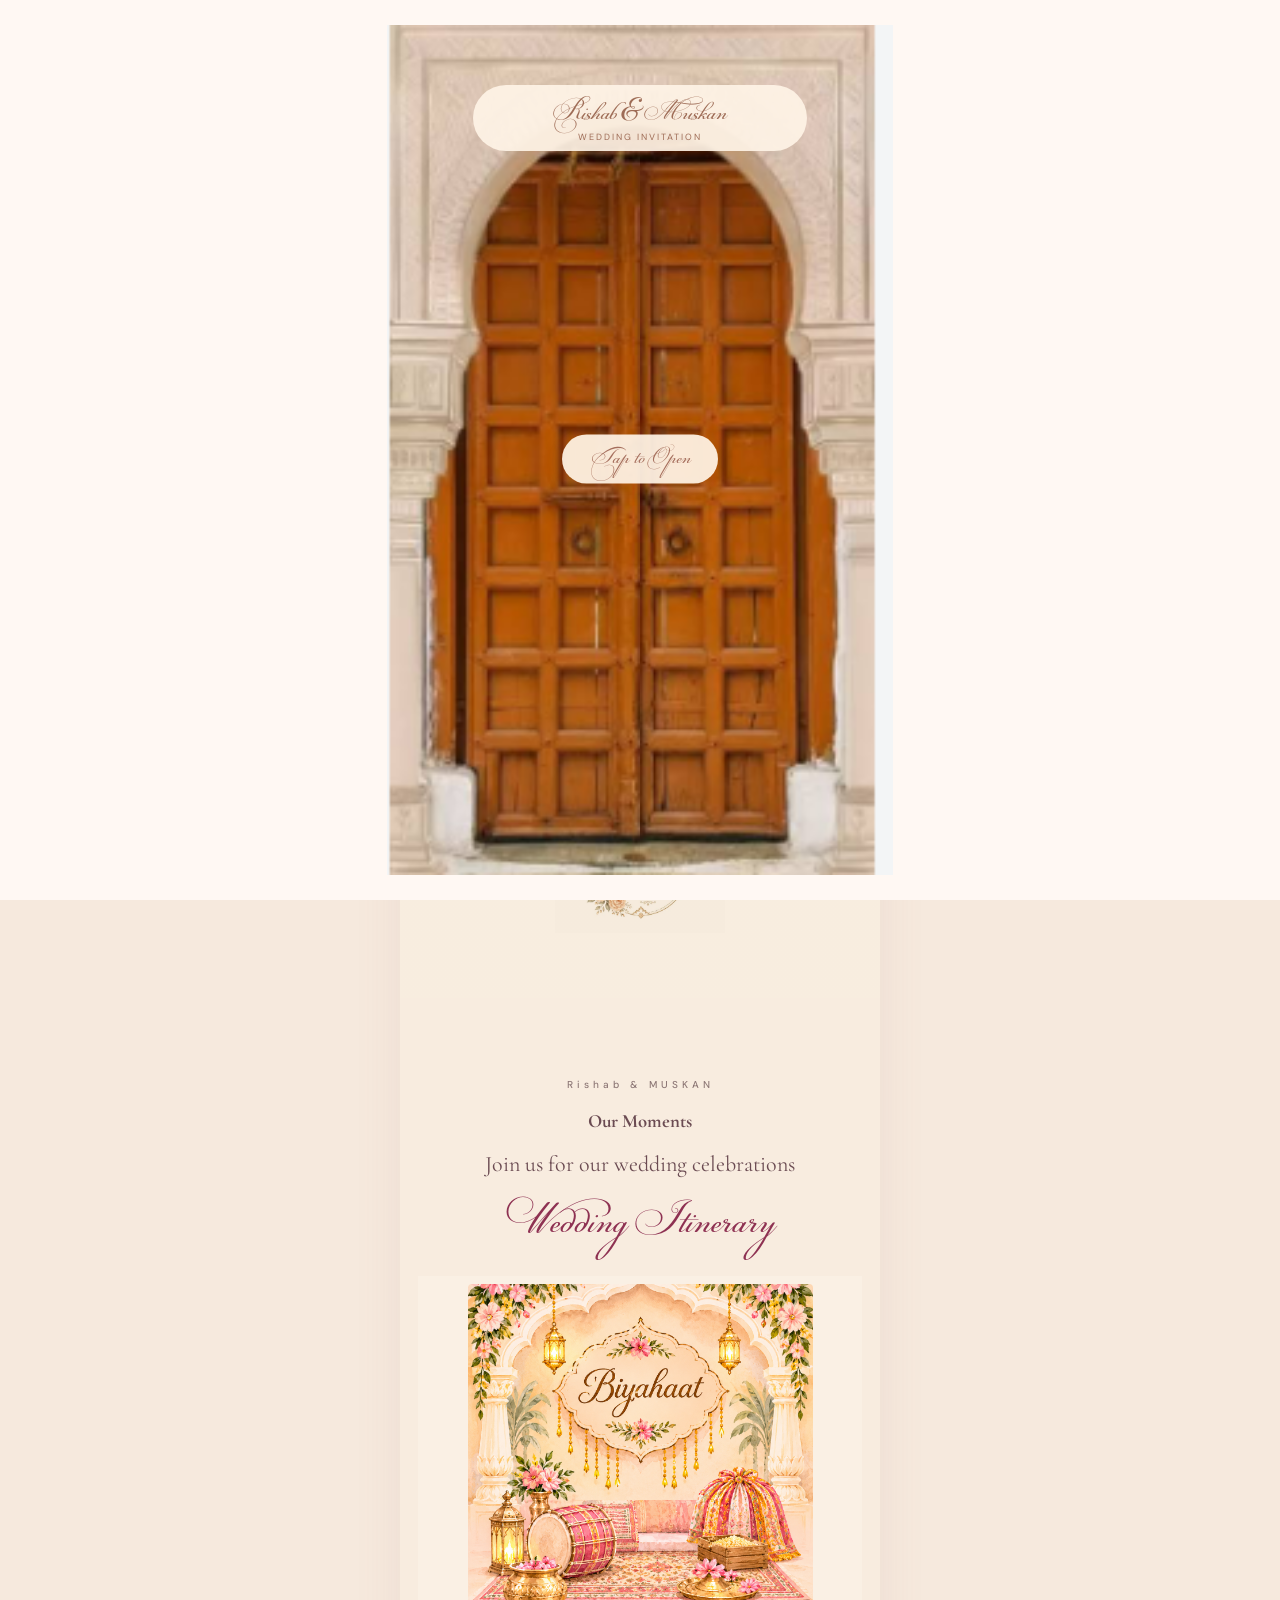
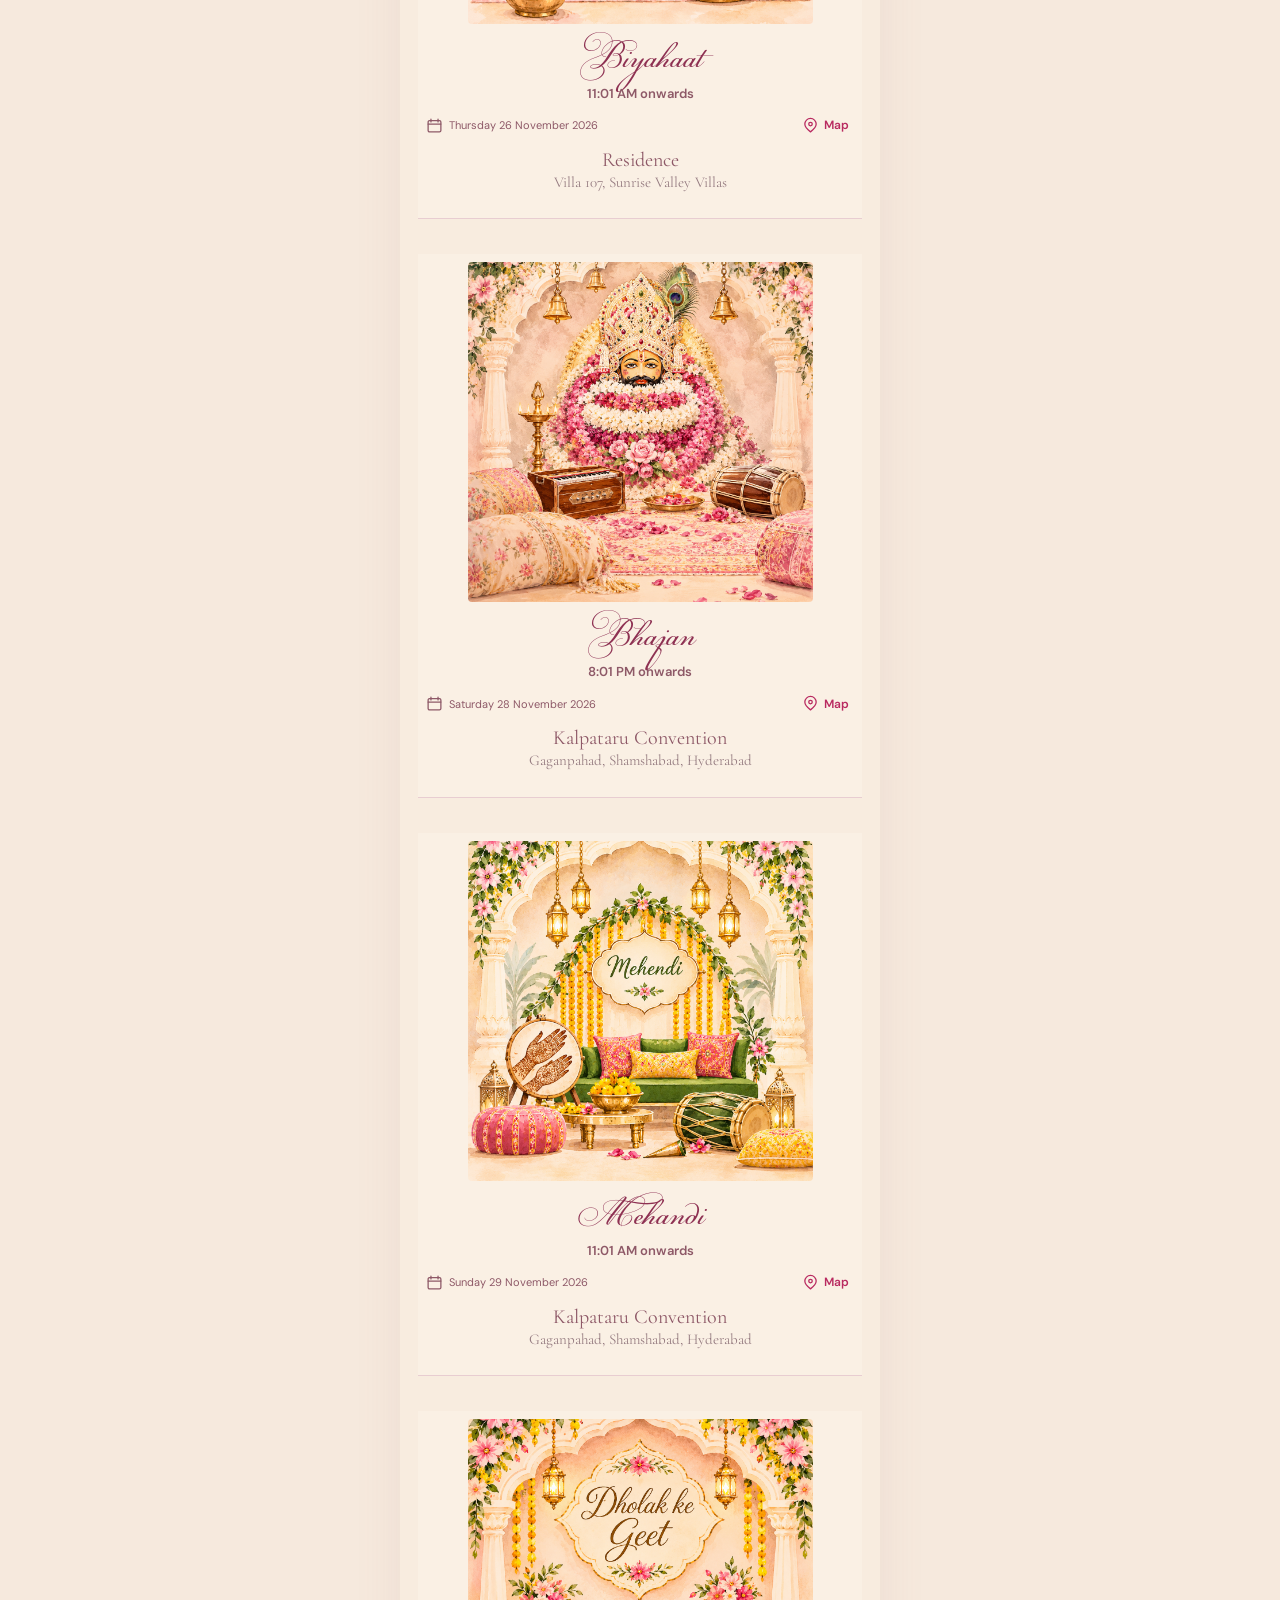
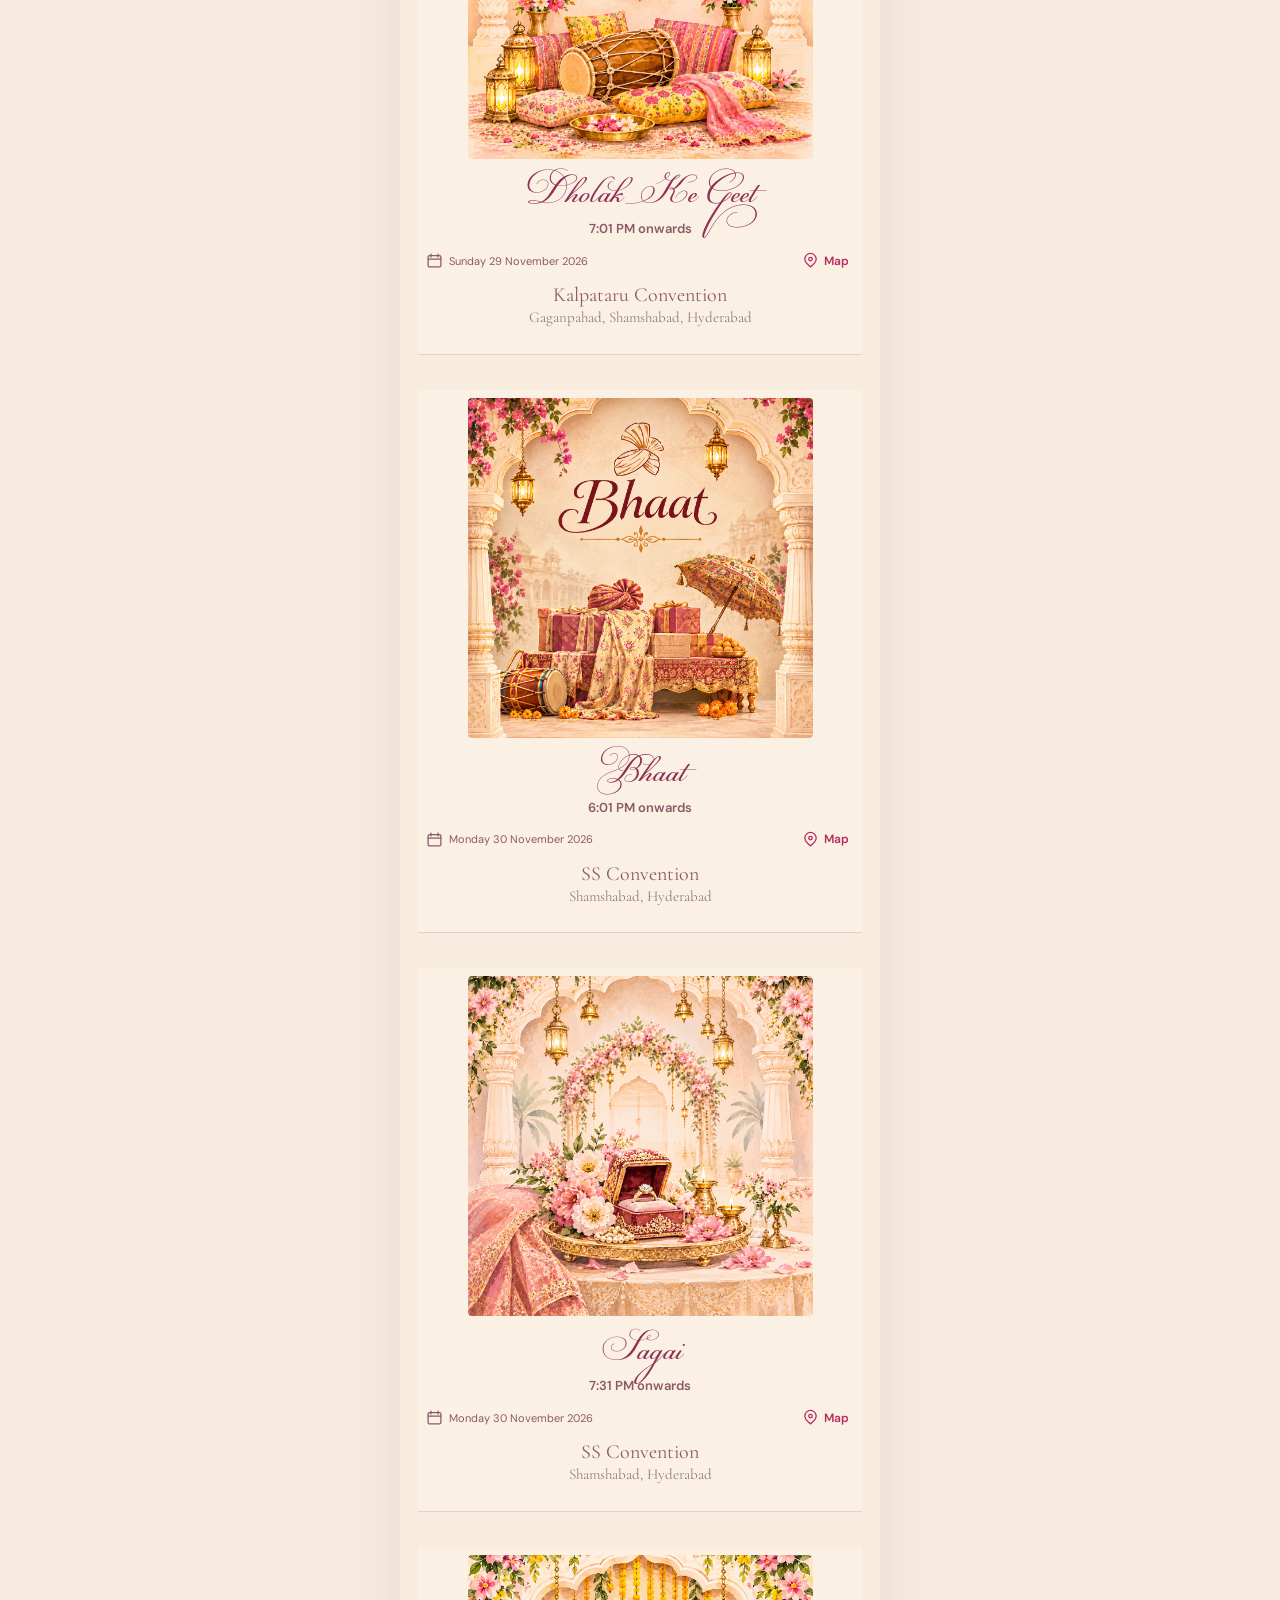
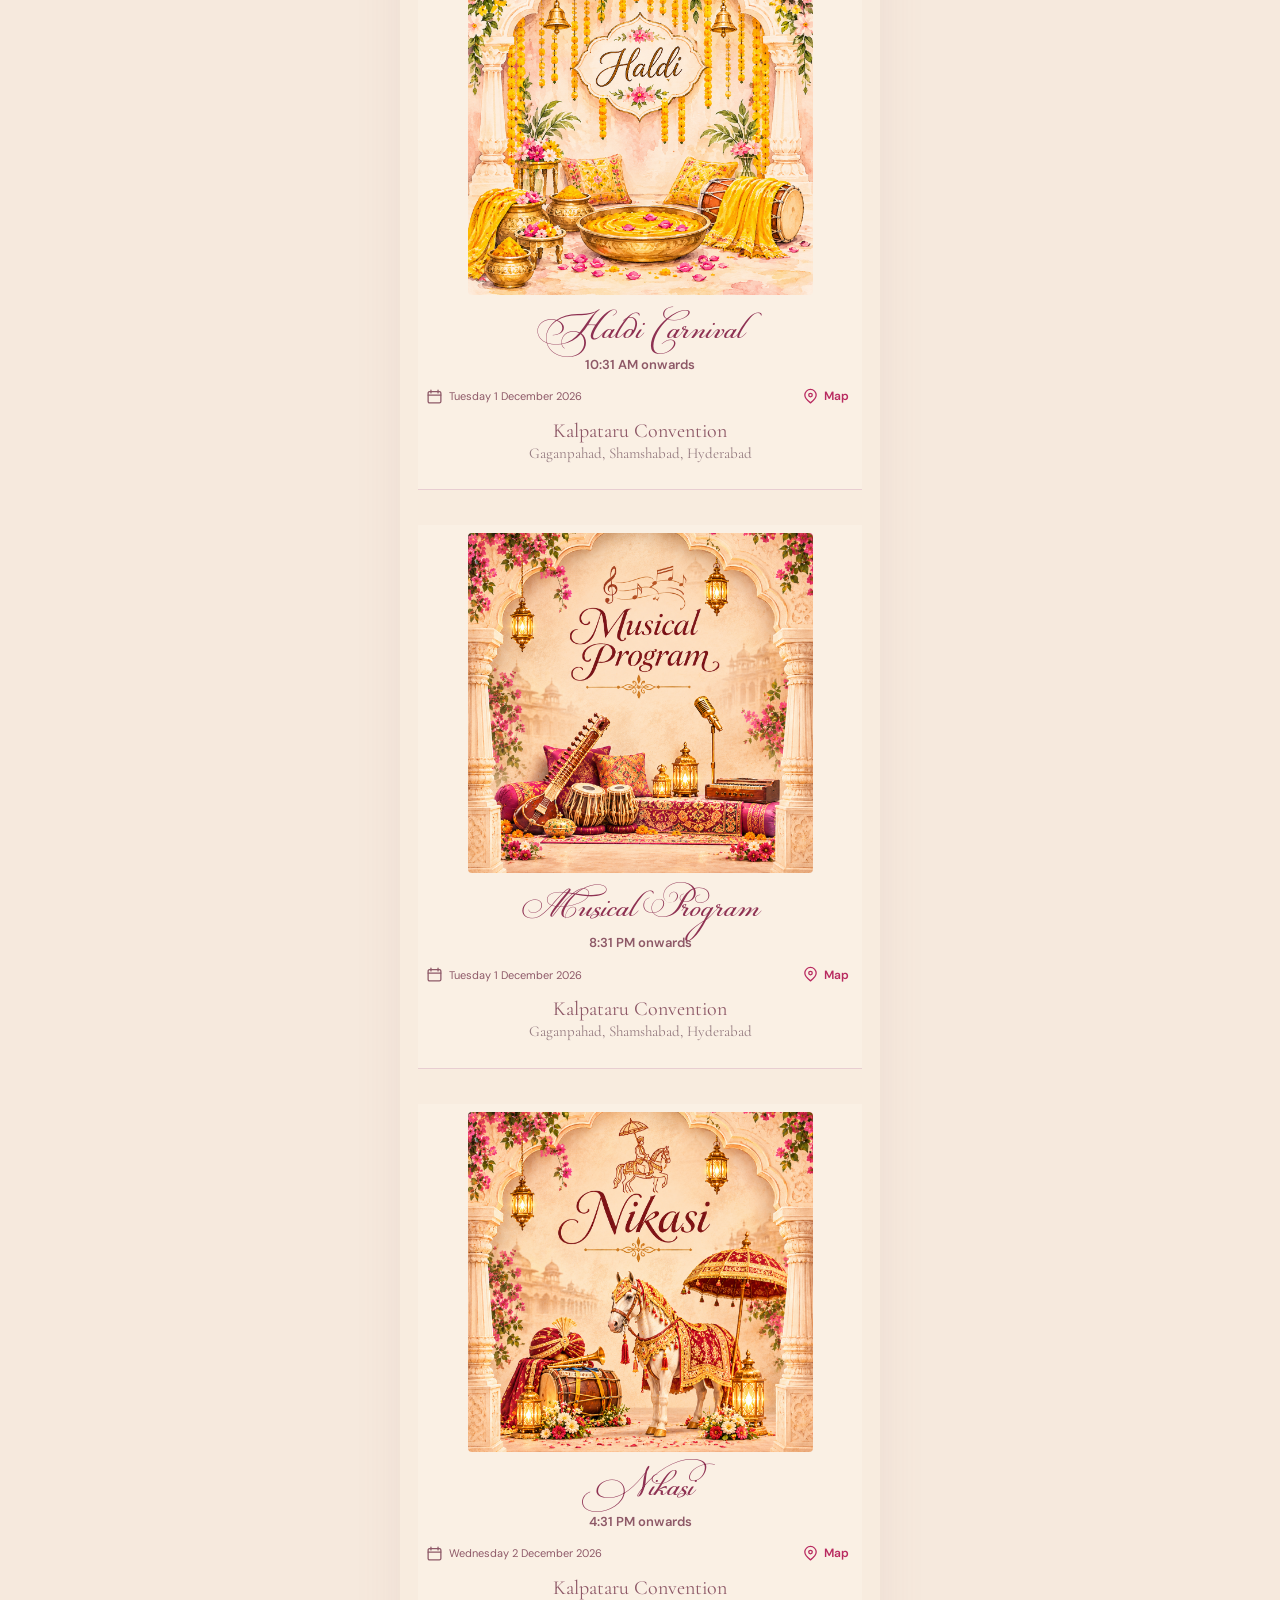
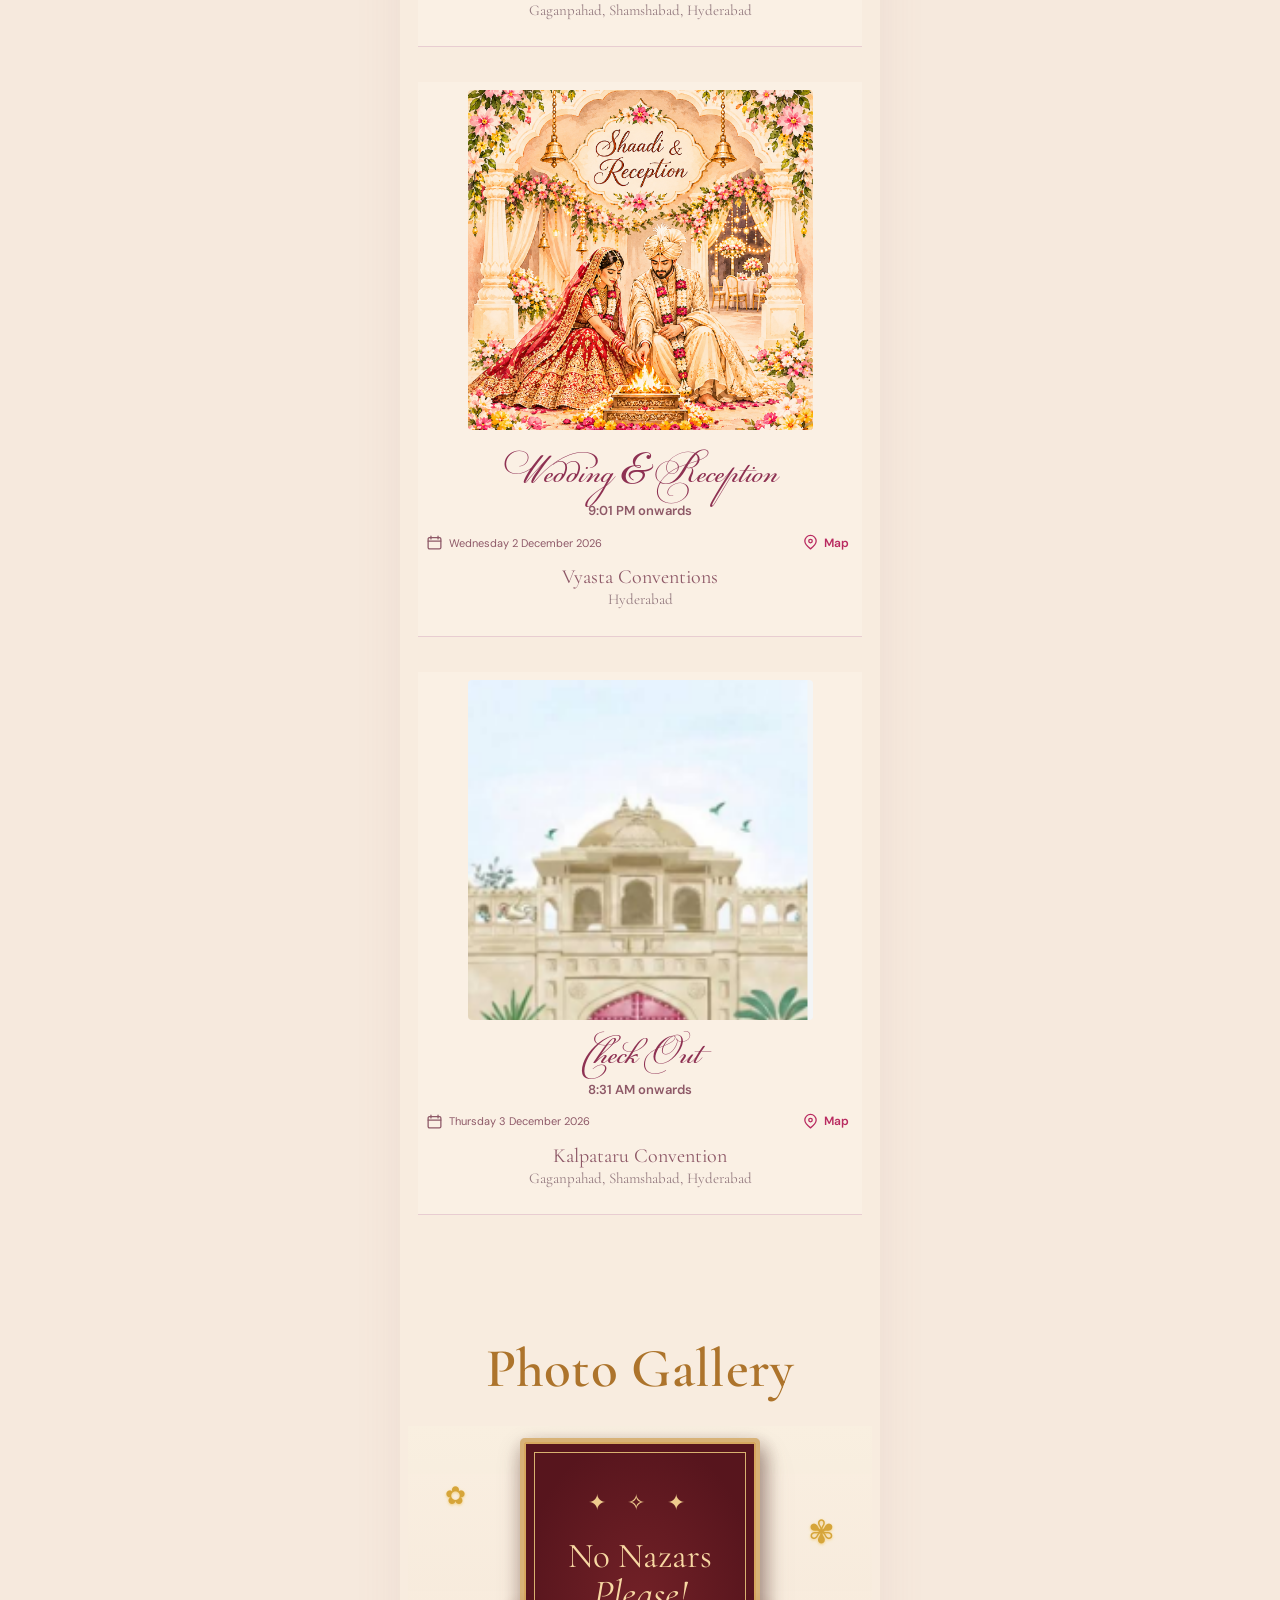
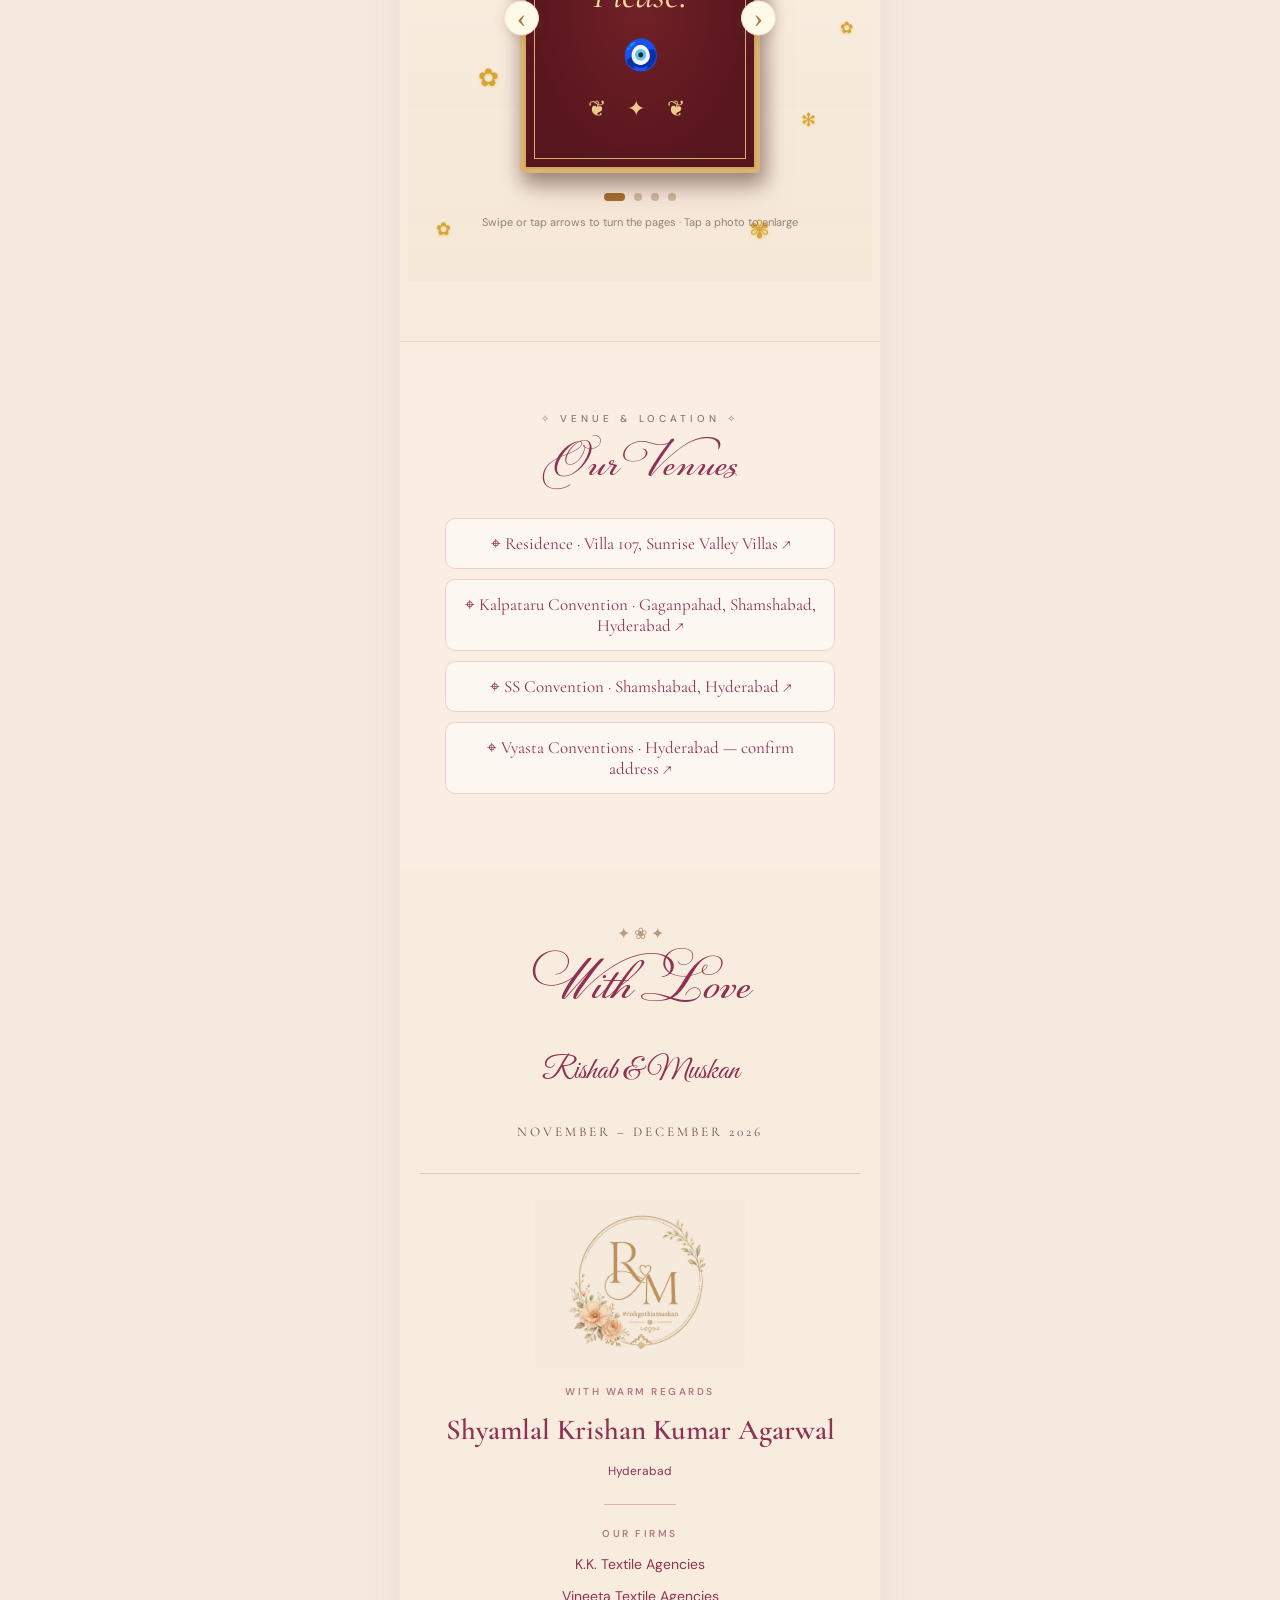
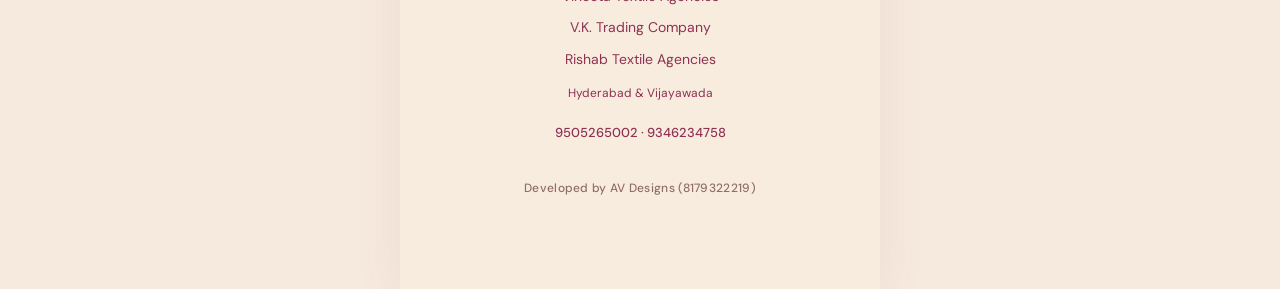
==== commit 249303ed: "date update" ====
--- a/Rishabmuskan/index.html
+++ b/Rishabmuskan/index.html
@@ -23,7 +23,12 @@
 <div class="names"><span>Rishab</span><i>&amp;</i><span>Muskan</span></div>
 <p class="micro save">SAVE THE DATE</p>
 <div class="scratch-area">
-<div class="scratch-inner"><strong>2 December 2026</strong><small>OUR WEDDING DAY</small></div><canvas aria-label="Scratch the gold card to reveal wedding date" id="scratch"></canvas>
+<div class="scratch-inner">
+ <strong>30 November 2026</strong>
+ <small>OUR Engagement DAY</small>
+ <strong>2 December 2026</strong>
+ <small>OUR WEDDING DAY</small>
+</div><canvas aria-label="Scratch the gold card to reveal wedding date" id="scratch"></canvas>
 </div><button class="scratch-button" id="scratchBtn">✧ Scratch to reveal ✧</button>
 
 <div class="hero-flourish">❧   ❀   ❧</div>
--- a/Rishabmuskan/style.css
+++ b/Rishabmuskan/style.css
@@ -1,4 +1,24 @@
 @import url('https://fonts.googleapis.com/css2?family=Cormorant+Garamond:wght@400;500;600&family=Great+Vibes&family=DM+Sans:wght@400;500;600&display=swap');
+
+
+@font-face {
+  font-family: 'PF Champion Script Pro';
+  src: url('./assets/fonts/PFChampionScriptPro-Reg-subset.otf')
+       format('opentype');
+  font-weight: 400;
+  font-style: normal;
+  font-display: swap;
+}
+
+@font-face {
+  font-family: 'PF Champion Script Pro';
+  src: url('./assets/fonts/PFChampionScriptPro-Bold-subset.otf')
+       format('opentype');
+  font-weight: 700;
+  font-style: normal;
+  font-display: swap;
+}
+
 :root{--pink:#bc275f;--wine:#8e3152;--cream:#fffaf8;--ink:#6b4b52}*{box-sizing:border-box}html{scroll-behavior:smooth}body{margin:0;background:#fff9f6;color:var(--ink);font-family:'Cormorant Garamond',Georgia,serif}button{cursor:pointer}body:before{content:'';position:fixed;inset:0;background:url('assets/palace.png') center center/cover no-repeat;z-index:-3}body:after{content:'';position:fixed;inset:0;background:rgba(255,252,249,.89);z-index:-2}.invitation{width:min(100%,480px);min-height:100vh;margin:auto;background:rgba(255,251,249,.86);box-shadow:0 0 45px #9b727019;position:relative}.music{position:fixed;top:15px;right:15px;z-index:60;border:0;border-radius:50px;padding:11px 15px;background:#be285f;color:white;font:600 13px 'DM Sans',sans-serif;box-shadow:0 4px 16px #aa22594a}.entrance{position:fixed;inset:0;z-index:100;display:flex;justify-content:center;align-items:center;background:#fff8f3;transition:opacity .7s,visibility .7s}.entrance.gone{opacity:0;visibility:hidden;pointer-events:none}.door-stage{height:min(100dvh,850px);aspect-ratio:192/322;max-width:100%;position:relative;overflow:hidden;background:#e7b991;perspective:1200px}.door-inside{position:absolute;inset:0;background:linear-gradient(#fff9f6,#fff9f6);opacity:1}.panel{position:absolute;top:0;bottom:0;width:50%;background-image:url('assets/door.png');background-repeat:no-repeat;background-size:200% 100%;backface-visibility:hidden;transition:transform 2.1s cubic-bezier(.4,0,.16,1);z-index:2}.panel.left{left:0;background-position:left center;transform-origin:left center}.panel.right{right:0;background-position:right center;transform-origin:right center}.entrance.opening .panel.left{transform:rotateY(-105deg)}.entrance.opening .panel.right{transform:rotateY(105deg)}.door-plaque{position:absolute;z-index:3;top:7%;left:17%;right:17%;border-radius:35px;padding:8px 5px;text-align:center;background:#fff5e7e8;color:#9e6c56;font:clamp(20px,3.8vh,30px) 'Great Vibes',cursive;transition:opacity .35s}.door-plaque small{display:block;font:9px 'DM Sans',sans-serif;letter-spacing:2px}.tap{position:absolute;z-index:4;top:51%;left:50%;transform:translate(-50%,-50%);border:0;border-radius:50px;background:#fff4e6ed;padding:12px 28px;color:#a56e5c;font:25px 'Great Vibes',cursive;white-space:nowrap;box-shadow:0 3px 20px #7b482d30;transition:opacity .3s}.entrance.opening .tap,.entrance.opening .door-plaque{opacity:0;pointer-events:none}.hero{text-align:center;min-height:100dvh;padding:90px 20px 45px;display:flex;align-items:center;flex-direction:column;justify-content:flex-start}.micro{font:500 10px 'DM Sans',sans-serif;letter-spacing:4px;color:#8d7776}.names{margin:30px auto 18px;display:flex;flex-direction:column;align-items:center;line-height:1.08;color:var(--wine);font:clamp(65px,16vw,91px) 'Great Vibes',cursive}.names i{font:30px 'Cormorant Garamond',serif;color:#b99c71;margin:0}.save{margin:16px 0 18px}.scratch-area{position:relative;width:min(100%,320px);height:142px;border-radius:12px;overflow:hidden;background:#fff5e9;box-shadow:0 8px 30px #d7b87432}.scratch-inner{height:100%;display:flex;align-items:center;justify-content:center;flex-direction:column;color:var(--wine);font:31px 'Great Vibes',cursive}.scratch-inner small{font:10px 'DM Sans',sans-serif;letter-spacing:2px;margin-top:8px}#scratch{position:absolute;inset:0;width:100%;height:100%;touch-action:none}.scratch-button{border:0;border-radius:50px;background:var(--pink);color:#fff;padding:11px 22px;margin:16px 0;font:600 12px 'DM Sans',sans-serif;letter-spacing:1px}.timer{display:grid;grid-template-columns:repeat(4,1fr);gap:7px;width:100%;max-width:345px;margin:13px auto 25px}.timer div{background:#fff0edbd;border:1px solid #f0d8d6;border-radius:9px;padding:10px 2px}.timer strong{display:block;color:#a4365a;font:29px 'Cormorant Garamond',serif}.timer small{display:block;font:9px 'DM Sans',sans-serif;letter-spacing:1px}.hero-flourish{color:#d5aa83;font-size:24px}.intro{max-width:300px;font-size:22px;line-height:1.4}.monogram{width:170px;max-width:60%;mix-blend-mode:multiply;margin:10px auto 20px}.selection{text-align:center;padding:70px 18px 65px}.selection h2,footer h2{font:65px 'Great Vibes',cursive;color:var(--wine);font-weight:400;margin:12px 0}.sub{font-size:22px;margin:0 auto 24px}.family-buttons{display:flex;gap:10px;justify-content:center;flex-wrap:wrap;margin:25px 0 40px}.family-btn{background:#be285f;color:white;border:1px solid #be285f;border-radius:40px;padding:13px 20px;font:600 12px 'DM Sans',sans-serif;letter-spacing:1px;min-width:155px}.family-btn small{display:block;font-size:10px;letter-spacing:0;margin-top:6px;font-weight:400}.family-btn.selected{background:#912447;box-shadow:0 0 0 3px #f7cbd9}#familyTitle{font:48px 'Great Vibes',cursive;color:var(--wine);font-weight:400;margin:0 0 27px;scroll-margin-top:30px}#familyTitle small{display:block;font:16px 'Cormorant Garamond',serif}.events{display:grid;gap:35px}.event{background:#fffaf9cc;border-bottom:1px solid #e8cdd1;padding:8px 8px 26px}.event img{display:block;width:100%;max-width:345px;height:340px;object-fit:cover;object-position:center;margin:auto;border-radius:4px}.event h4{font:43px 'Great Vibes',cursive;color:var(--wine);font-weight:400;margin:15px 0 3px}.event .event-date{font:15px 'DM Sans',sans-serif;color:#8e5967}.event .venue{font-size:18px;color:#998082}footer{text-align:center;padding:55px 20px 90px}footer p{font:31px 'Great Vibes',cursive;color:var(--wine)}footer small{letter-spacing:3px}.flourish{color:#bb9b80}.popup{position:fixed;inset:0;background:#50323d9c;z-index:80;display:none;align-items:center;justify-content:center;padding:20px}.popup.show{display:flex}.popup-inner{position:relative;background:#fffaf7;border:1px solid #ebc6cf;box-shadow:0 20px 60px #34172252;text-align:center;padding:50px 22px;width:min(380px,100%)}.popup-inner h2{font:54px 'Great Vibes',cursive;color:var(--wine);font-weight:400}.popup-inner p{font-size:23px}.popup-inner .micro{font-size:10px}.close{position:absolute;top:5px;right:12px;font-size:30px;border:0;background:transparent;color:var(--wine)}.confetti{position:fixed;inset:0;pointer-events:none;z-index:90;overflow:hidden}.confetti i{position:absolute;top:-30px;width:8px;height:13px;animation:fall 3s linear forwards}@keyframes fall{to{transform:translateY(110vh) rotate(720deg);opacity:0}}@media(min-width:600px){.hero{padding-top:95px}.names{font-size:91px}}@media(prefers-reduced-motion:reduce){.panel{transition-duration:.2s}.confetti i{animation-duration:.5s}}
 
 /* VENUE & GOOGLE MAPS — editable placeholders for each function */
@@ -155,3 +175,36 @@
 .gallery-viewer .gallery-arrow{z-index:20}
 .developer-credit{font:500 12px/1.7 'DM Sans',Arial,sans-serif;letter-spacing:.3px;text-align:center;margin:25px 0 0;color:#926d68}
 .developer-credit a{color:inherit;text-decoration:none}
+
+
+/* PF Champion Script Pro - Wedding Headings */
+
+.door-plaque,
+.tap,
+.names,
+.scratch-inner,
+footer h2,
+#familyTitle,
+.event h4,
+.popup-inner h2,
+.venue-location h2 {
+  font-family: 'PF Champion Script Pro',
+               'Great Vibes', cursive;
+  font-weight: 400;
+}
+
+/* Our Moments - Normal Font */
+.selection h2 {
+  font-family: 'Cormorant Garamond',
+               Georgia, serif !important;
+  font-style: normal !important;
+  font-weight: 600 !important;
+}
+
+/* Photo Gallery - Normal Font */
+.photo-gallery h2 {
+  font-family: 'Cormorant Garamond',
+               Georgia, serif;
+  font-weight: 600;
+}
+
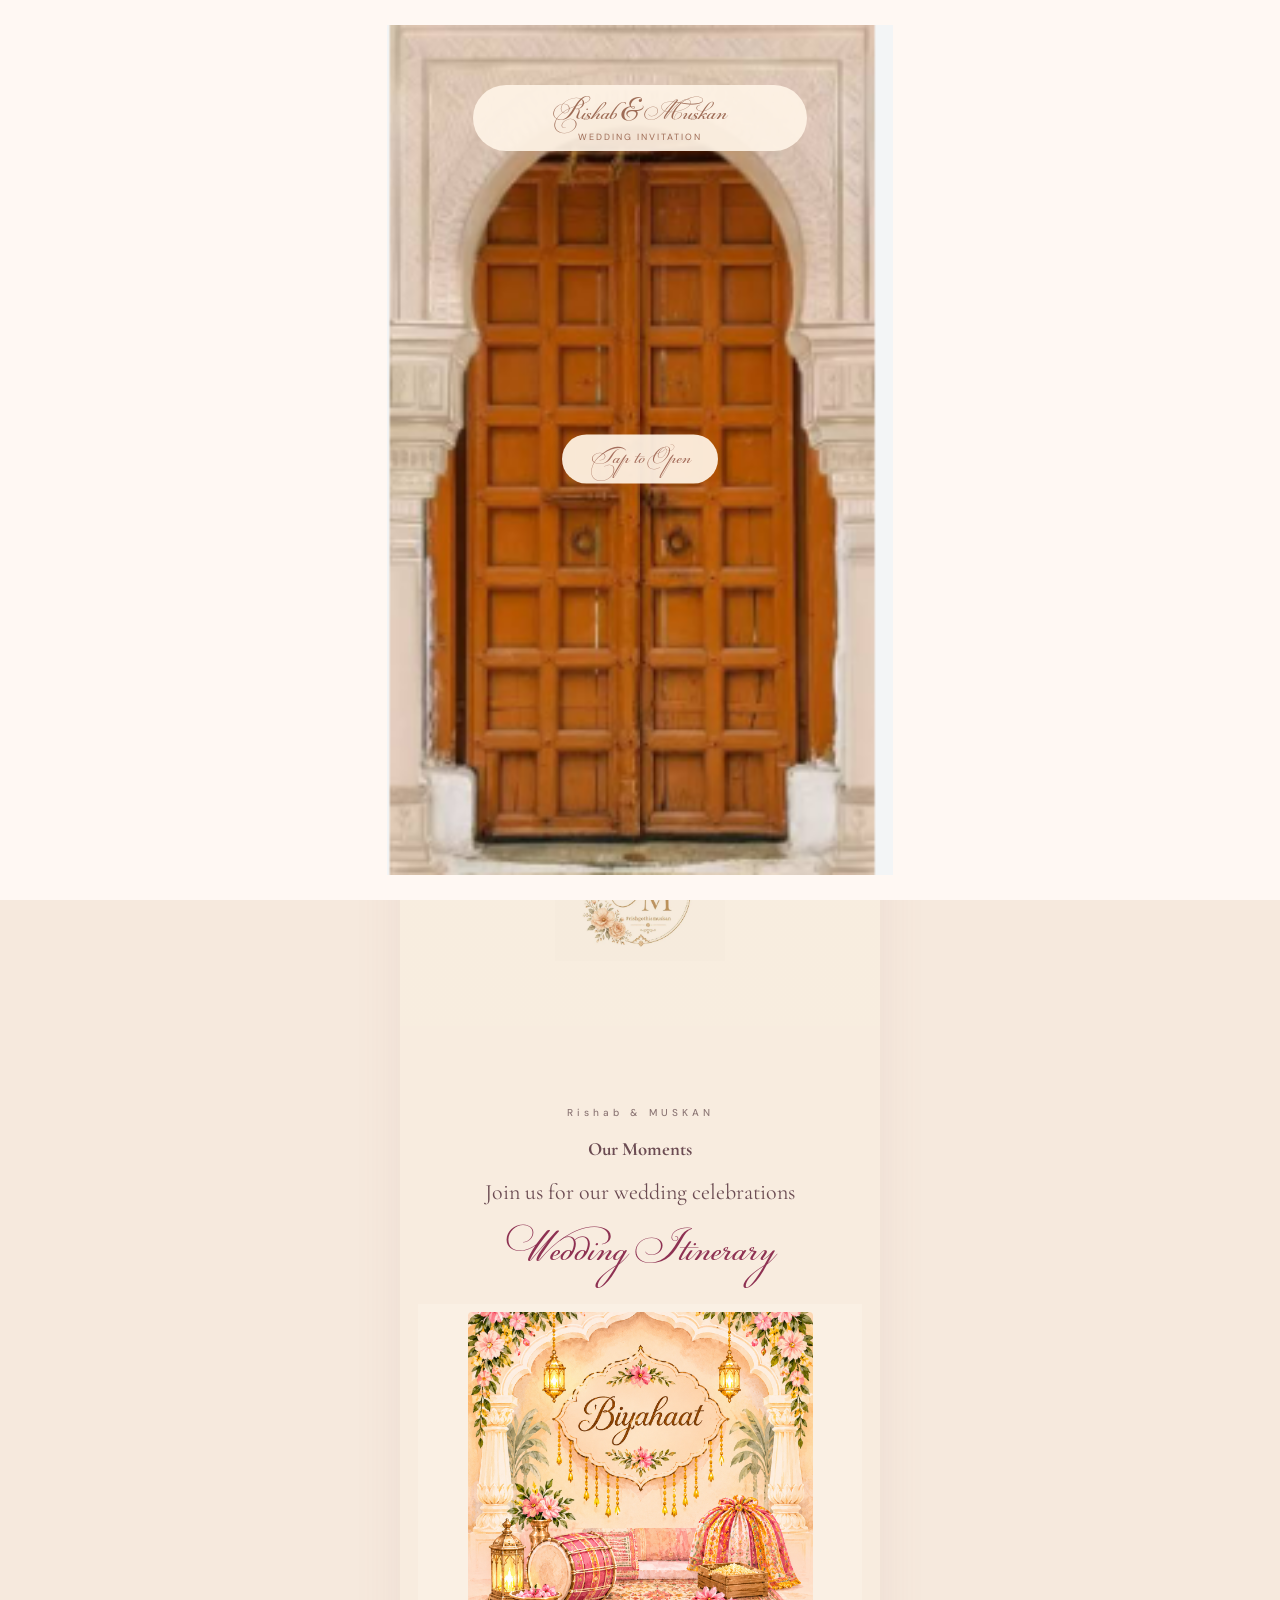
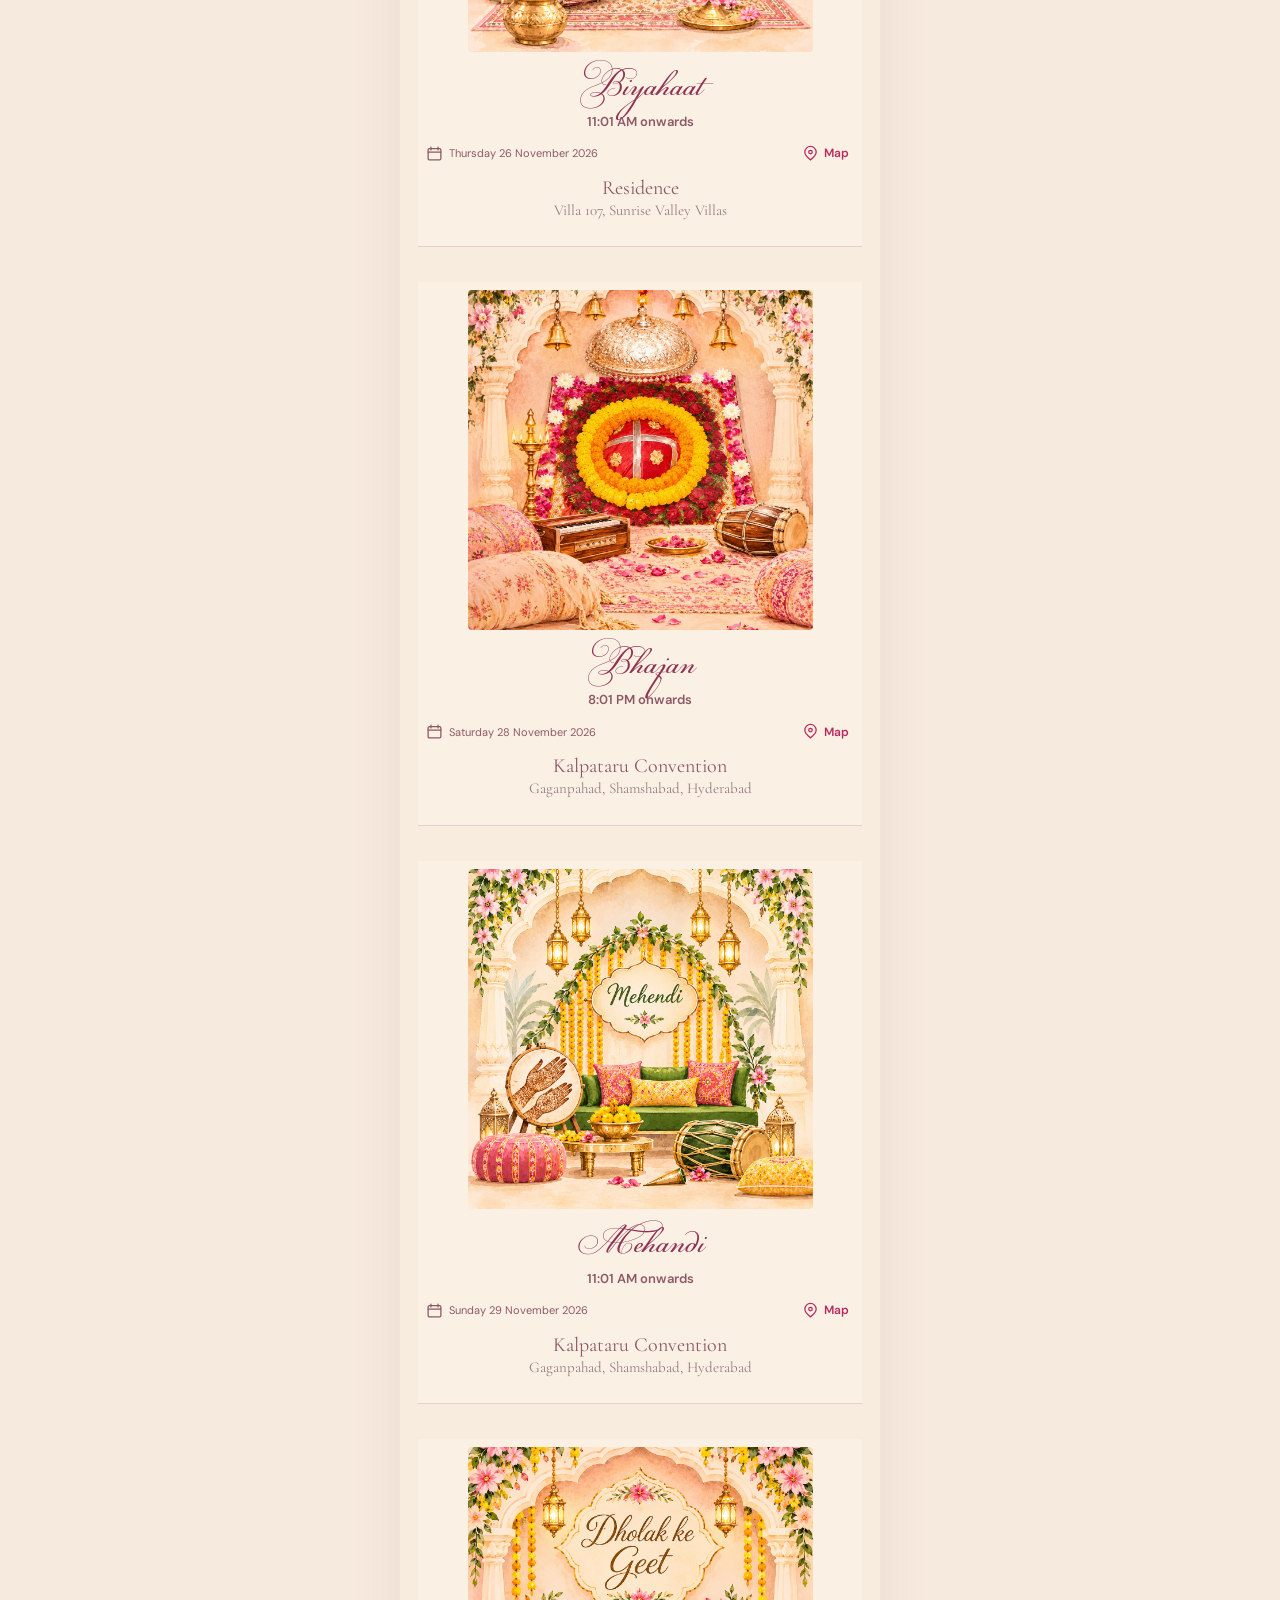
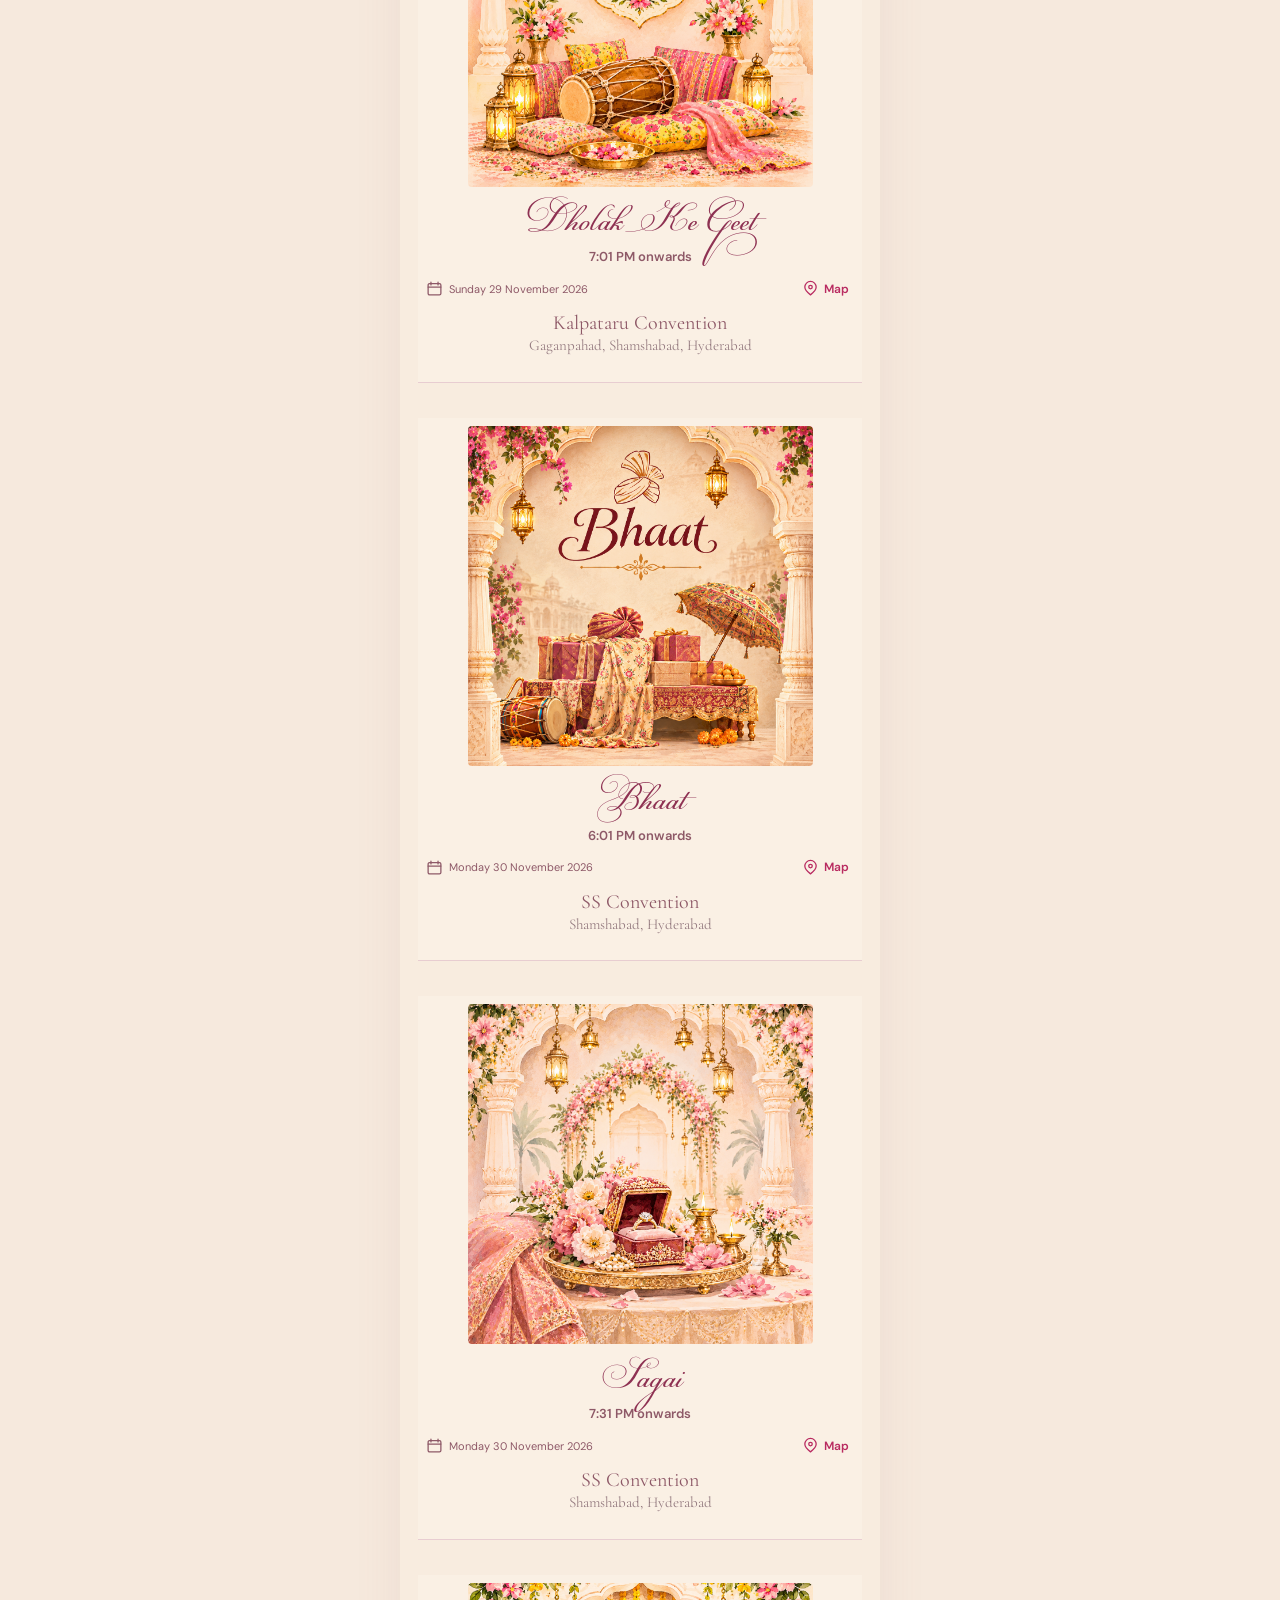
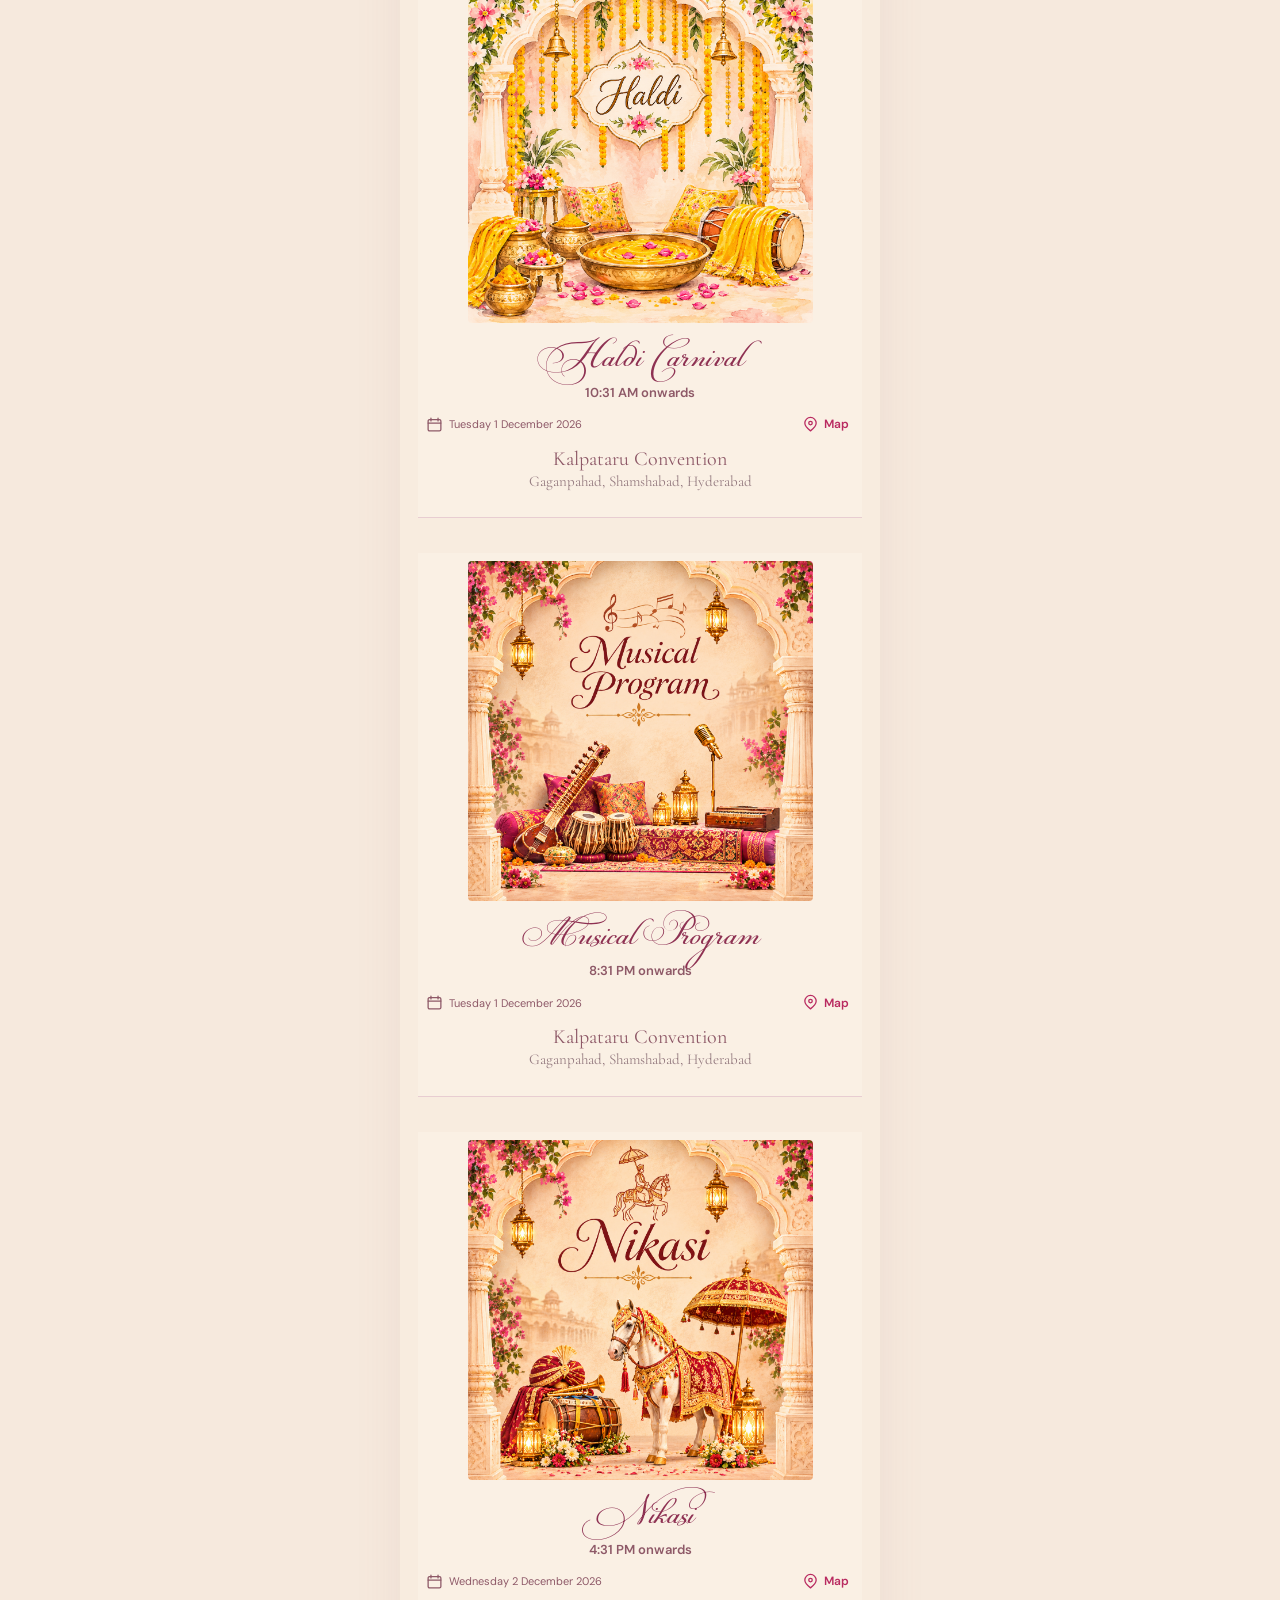
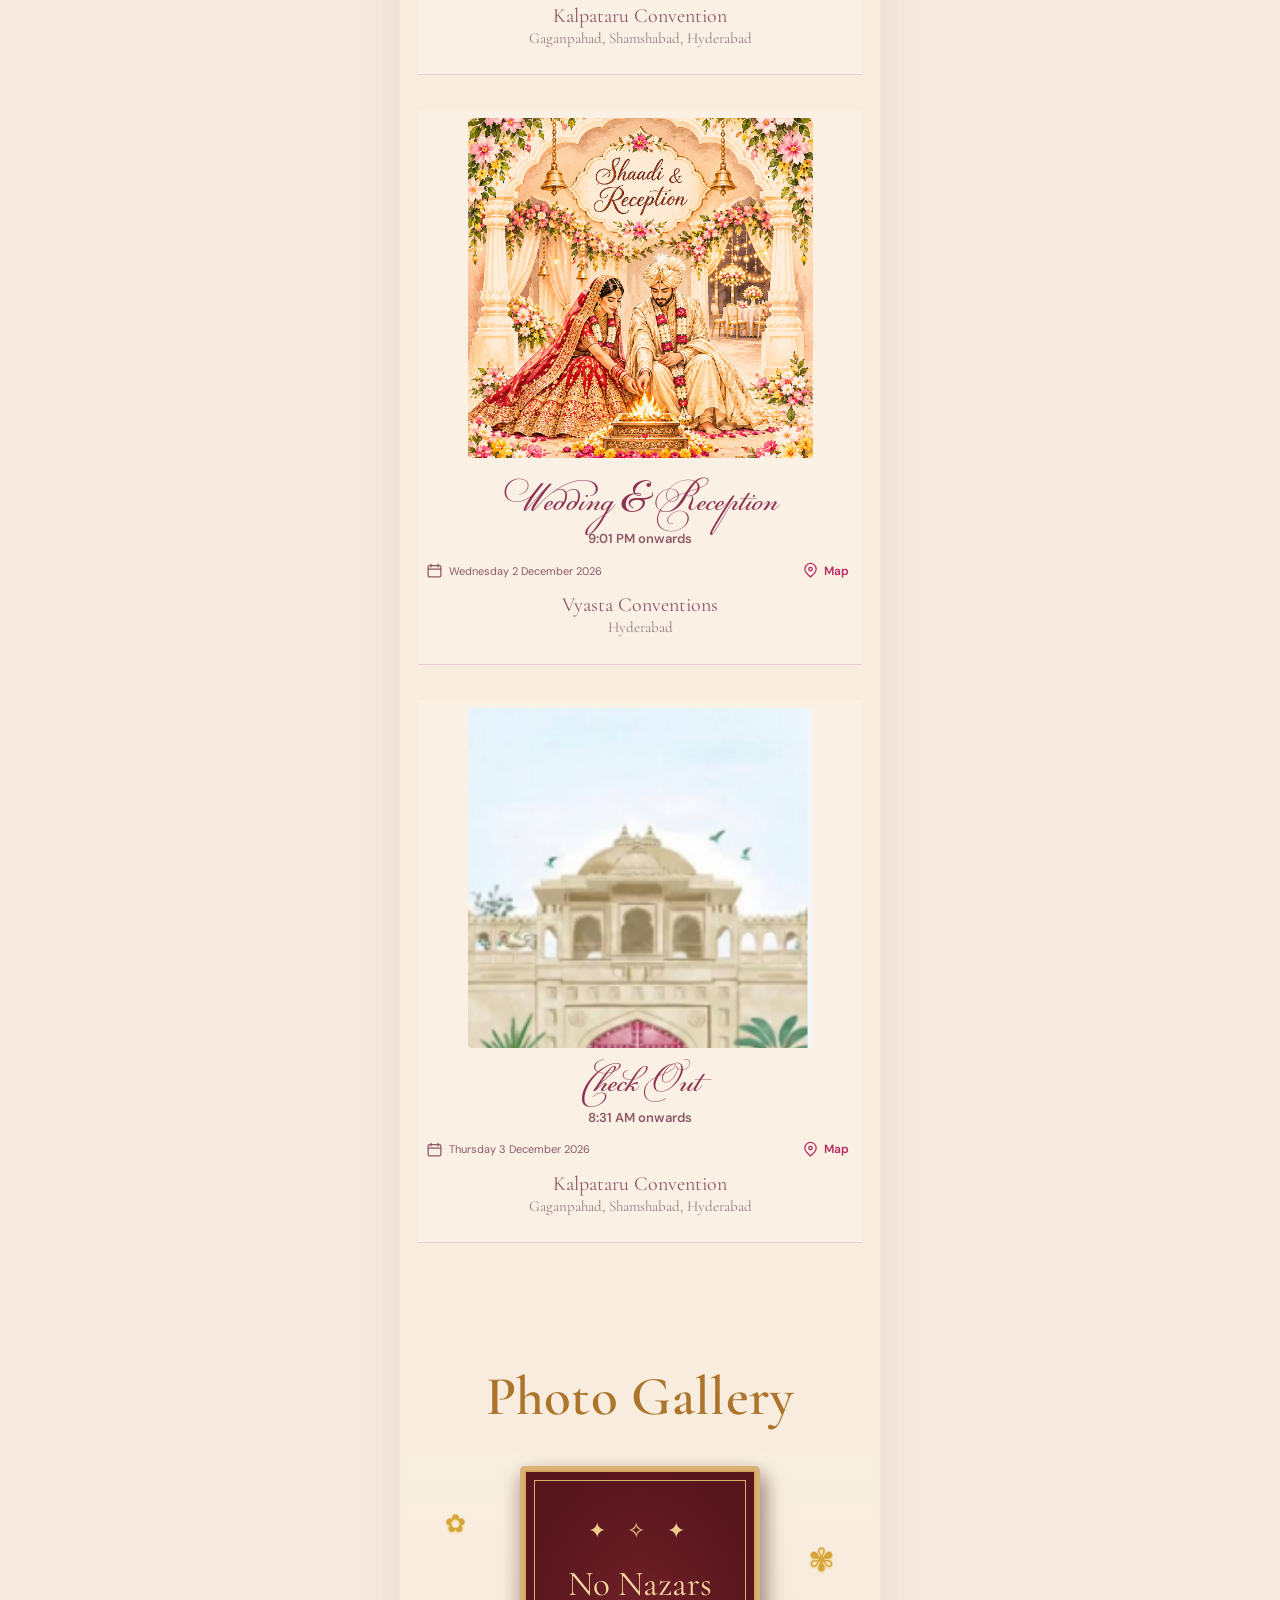
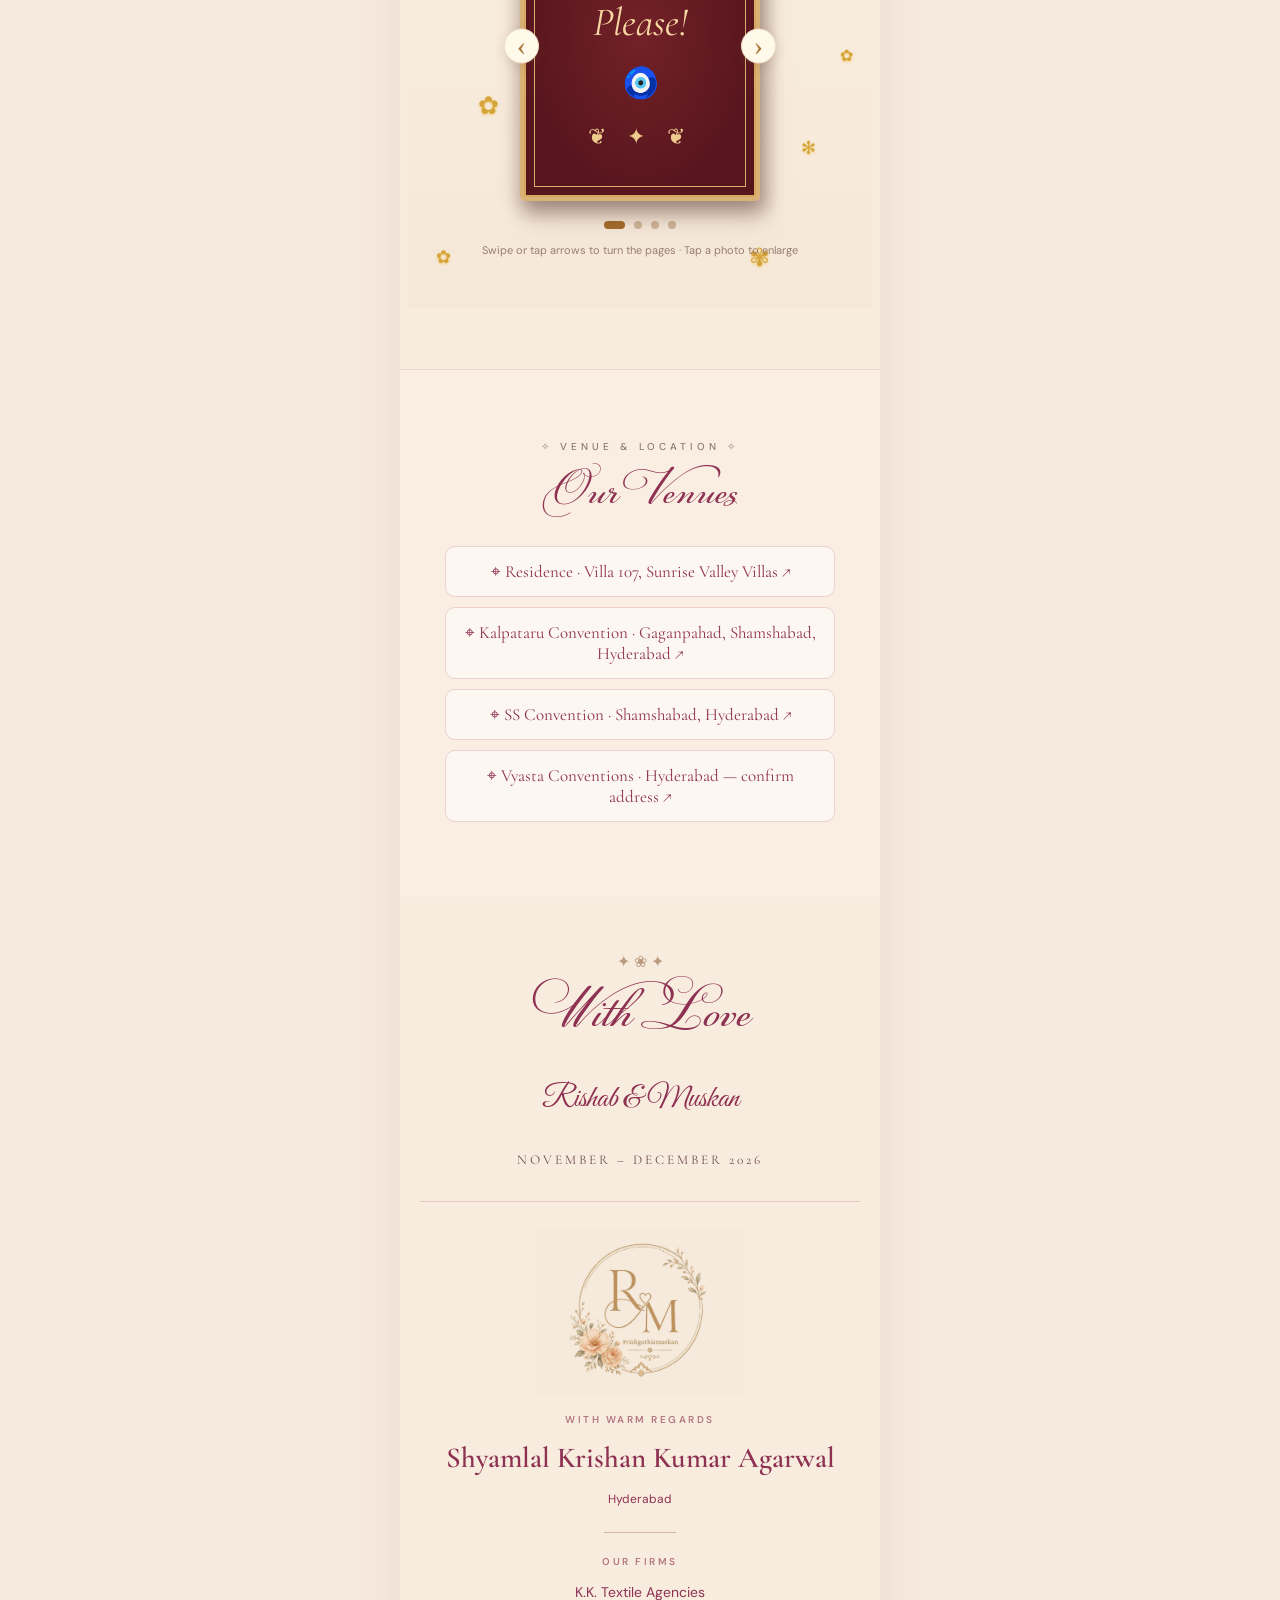
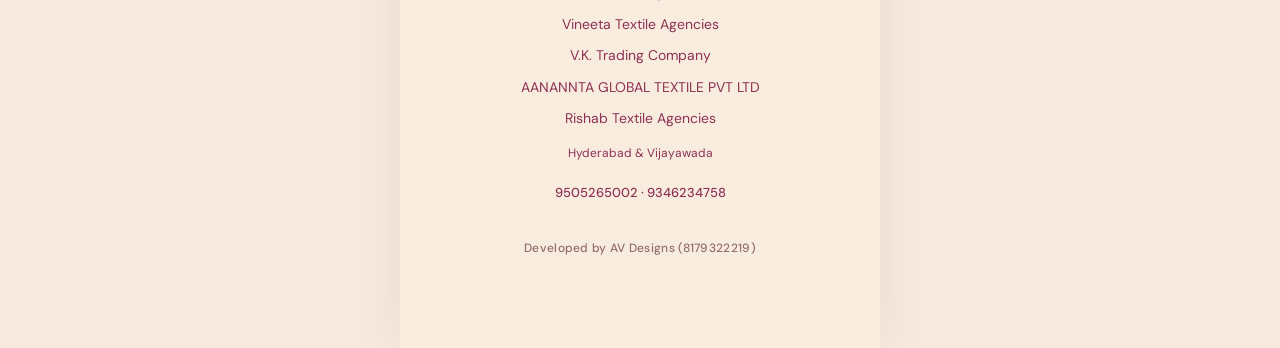
==== commit f6e9fb2a: "Update index.html" ====
--- a/Rishabmuskan/index.html
+++ b/Rishabmuskan/index.html
@@ -25,7 +25,7 @@
 <div class="scratch-area">
 <div class="scratch-inner">
  <strong>30 November 2026</strong>
- <small>OUR Engagement DAY</small>
+ <small>OUR Engagement DAY</small><br>
  <strong>2 December 2026</strong>
  <small>OUR WEDDING DAY</small>
 </div><canvas aria-label="Scratch the gold card to reveal wedding date" id="scratch"></canvas>
@@ -81,6 +81,7 @@
   <p>K.K. Textile Agencies</p>
   <p>Vineeta Textile Agencies</p>
   <p>V.K. Trading Company</p>
+ <p>AANANNTA GLOBAL TEXTILE PVT LTD</p>
   <p>Rishab Textile Agencies</p>
   <p class="regards-city">Hyderabad &amp; Vijayawada</p>
   <p class="regards-phones"><a href="tel:+919505265002">9505265002</a><span> · </span><a href="tel:+919346234758">9346234758</a></p>
@@ -91,7 +92,8 @@
 <div aria-hidden="true" aria-label="Save the date" aria-modal="true" class="popup" id="popup" role="dialog">
 <div class="popup-inner"><button aria-label="Close" class="close" id="close">×</button>
 <p class="micro">SAVE THE DATE</p>
-<h2>2 December 2026</h2>
+ <h2>Engagement 30 November 2026 </h2>
+<h2>Wedding 2 December 2026</h2>
 <p>Rishab &amp; Muskan</p>
 <p>Let the celebrations begin!</p><button class="family-btn" id="explore">Explore the celebrations ↓</button>
 </div>
--- a/Rishabmuskan/style.css
+++ b/Rishabmuskan/style.css
@@ -19,7 +19,7 @@
   font-display: swap;
 }
 
-:root{--pink:#bc275f;--wine:#8e3152;--cream:#fffaf8;--ink:#6b4b52}*{box-sizing:border-box}html{scroll-behavior:smooth}body{margin:0;background:#fff9f6;color:var(--ink);font-family:'Cormorant Garamond',Georgia,serif}button{cursor:pointer}body:before{content:'';position:fixed;inset:0;background:url('assets/palace.png') center center/cover no-repeat;z-index:-3}body:after{content:'';position:fixed;inset:0;background:rgba(255,252,249,.89);z-index:-2}.invitation{width:min(100%,480px);min-height:100vh;margin:auto;background:rgba(255,251,249,.86);box-shadow:0 0 45px #9b727019;position:relative}.music{position:fixed;top:15px;right:15px;z-index:60;border:0;border-radius:50px;padding:11px 15px;background:#be285f;color:white;font:600 13px 'DM Sans',sans-serif;box-shadow:0 4px 16px #aa22594a}.entrance{position:fixed;inset:0;z-index:100;display:flex;justify-content:center;align-items:center;background:#fff8f3;transition:opacity .7s,visibility .7s}.entrance.gone{opacity:0;visibility:hidden;pointer-events:none}.door-stage{height:min(100dvh,850px);aspect-ratio:192/322;max-width:100%;position:relative;overflow:hidden;background:#e7b991;perspective:1200px}.door-inside{position:absolute;inset:0;background:linear-gradient(#fff9f6,#fff9f6);opacity:1}.panel{position:absolute;top:0;bottom:0;width:50%;background-image:url('assets/door.png');background-repeat:no-repeat;background-size:200% 100%;backface-visibility:hidden;transition:transform 2.1s cubic-bezier(.4,0,.16,1);z-index:2}.panel.left{left:0;background-position:left center;transform-origin:left center}.panel.right{right:0;background-position:right center;transform-origin:right center}.entrance.opening .panel.left{transform:rotateY(-105deg)}.entrance.opening .panel.right{transform:rotateY(105deg)}.door-plaque{position:absolute;z-index:3;top:7%;left:17%;right:17%;border-radius:35px;padding:8px 5px;text-align:center;background:#fff5e7e8;color:#9e6c56;font:clamp(20px,3.8vh,30px) 'Great Vibes',cursive;transition:opacity .35s}.door-plaque small{display:block;font:9px 'DM Sans',sans-serif;letter-spacing:2px}.tap{position:absolute;z-index:4;top:51%;left:50%;transform:translate(-50%,-50%);border:0;border-radius:50px;background:#fff4e6ed;padding:12px 28px;color:#a56e5c;font:25px 'Great Vibes',cursive;white-space:nowrap;box-shadow:0 3px 20px #7b482d30;transition:opacity .3s}.entrance.opening .tap,.entrance.opening .door-plaque{opacity:0;pointer-events:none}.hero{text-align:center;min-height:100dvh;padding:90px 20px 45px;display:flex;align-items:center;flex-direction:column;justify-content:flex-start}.micro{font:500 10px 'DM Sans',sans-serif;letter-spacing:4px;color:#8d7776}.names{margin:30px auto 18px;display:flex;flex-direction:column;align-items:center;line-height:1.08;color:var(--wine);font:clamp(65px,16vw,91px) 'Great Vibes',cursive}.names i{font:30px 'Cormorant Garamond',serif;color:#b99c71;margin:0}.save{margin:16px 0 18px}.scratch-area{position:relative;width:min(100%,320px);height:142px;border-radius:12px;overflow:hidden;background:#fff5e9;box-shadow:0 8px 30px #d7b87432}.scratch-inner{height:100%;display:flex;align-items:center;justify-content:center;flex-direction:column;color:var(--wine);font:31px 'Great Vibes',cursive}.scratch-inner small{font:10px 'DM Sans',sans-serif;letter-spacing:2px;margin-top:8px}#scratch{position:absolute;inset:0;width:100%;height:100%;touch-action:none}.scratch-button{border:0;border-radius:50px;background:var(--pink);color:#fff;padding:11px 22px;margin:16px 0;font:600 12px 'DM Sans',sans-serif;letter-spacing:1px}.timer{display:grid;grid-template-columns:repeat(4,1fr);gap:7px;width:100%;max-width:345px;margin:13px auto 25px}.timer div{background:#fff0edbd;border:1px solid #f0d8d6;border-radius:9px;padding:10px 2px}.timer strong{display:block;color:#a4365a;font:29px 'Cormorant Garamond',serif}.timer small{display:block;font:9px 'DM Sans',sans-serif;letter-spacing:1px}.hero-flourish{color:#d5aa83;font-size:24px}.intro{max-width:300px;font-size:22px;line-height:1.4}.monogram{width:170px;max-width:60%;mix-blend-mode:multiply;margin:10px auto 20px}.selection{text-align:center;padding:70px 18px 65px}.selection h2,footer h2{font:65px 'Great Vibes',cursive;color:var(--wine);font-weight:400;margin:12px 0}.sub{font-size:22px;margin:0 auto 24px}.family-buttons{display:flex;gap:10px;justify-content:center;flex-wrap:wrap;margin:25px 0 40px}.family-btn{background:#be285f;color:white;border:1px solid #be285f;border-radius:40px;padding:13px 20px;font:600 12px 'DM Sans',sans-serif;letter-spacing:1px;min-width:155px}.family-btn small{display:block;font-size:10px;letter-spacing:0;margin-top:6px;font-weight:400}.family-btn.selected{background:#912447;box-shadow:0 0 0 3px #f7cbd9}#familyTitle{font:48px 'Great Vibes',cursive;color:var(--wine);font-weight:400;margin:0 0 27px;scroll-margin-top:30px}#familyTitle small{display:block;font:16px 'Cormorant Garamond',serif}.events{display:grid;gap:35px}.event{background:#fffaf9cc;border-bottom:1px solid #e8cdd1;padding:8px 8px 26px}.event img{display:block;width:100%;max-width:345px;height:340px;object-fit:cover;object-position:center;margin:auto;border-radius:4px}.event h4{font:43px 'Great Vibes',cursive;color:var(--wine);font-weight:400;margin:15px 0 3px}.event .event-date{font:15px 'DM Sans',sans-serif;color:#8e5967}.event .venue{font-size:18px;color:#998082}footer{text-align:center;padding:55px 20px 90px}footer p{font:31px 'Great Vibes',cursive;color:var(--wine)}footer small{letter-spacing:3px}.flourish{color:#bb9b80}.popup{position:fixed;inset:0;background:#50323d9c;z-index:80;display:none;align-items:center;justify-content:center;padding:20px}.popup.show{display:flex}.popup-inner{position:relative;background:#fffaf7;border:1px solid #ebc6cf;box-shadow:0 20px 60px #34172252;text-align:center;padding:50px 22px;width:min(380px,100%)}.popup-inner h2{font:54px 'Great Vibes',cursive;color:var(--wine);font-weight:400}.popup-inner p{font-size:23px}.popup-inner .micro{font-size:10px}.close{position:absolute;top:5px;right:12px;font-size:30px;border:0;background:transparent;color:var(--wine)}.confetti{position:fixed;inset:0;pointer-events:none;z-index:90;overflow:hidden}.confetti i{position:absolute;top:-30px;width:8px;height:13px;animation:fall 3s linear forwards}@keyframes fall{to{transform:translateY(110vh) rotate(720deg);opacity:0}}@media(min-width:600px){.hero{padding-top:95px}.names{font-size:91px}}@media(prefers-reduced-motion:reduce){.panel{transition-duration:.2s}.confetti i{animation-duration:.5s}}
+:root{--pink:#bc275f;--wine:#8e3152;--cream:#fffaf8;--ink:#6b4b52}*{box-sizing:border-box}html{scroll-behavior:smooth}body{margin:0;background:#fff9f6;color:var(--ink);font-family:'Cormorant Garamond',Georgia,serif}button{cursor:pointer}body:before{content:'';position:fixed;inset:0;background:url('assets/palace.png') center center/cover no-repeat;z-index:-3}body:after{content:'';position:fixed;inset:0;background:rgba(255,252,249,.89);z-index:-2}.invitation{width:min(100%,480px);min-height:100vh;margin:auto;background:rgba(255,251,249,.86);box-shadow:0 0 45px #9b727019;position:relative}.music{position:fixed;top:15px;right:15px;z-index:60;border:0;border-radius:50px;padding:11px 15px;background:#be285f;color:white;font:600 13px 'DM Sans',sans-serif;box-shadow:0 4px 16px #aa22594a}.entrance{position:fixed;inset:0;z-index:100;display:flex;justify-content:center;align-items:center;background:#fff8f3;transition:opacity .7s,visibility .7s}.entrance.gone{opacity:0;visibility:hidden;pointer-events:none}.door-stage{height:min(100dvh,850px);aspect-ratio:192/322;max-width:100%;position:relative;overflow:hidden;background:#e7b991;perspective:1200px}.door-inside{position:absolute;inset:0;background:linear-gradient(#fff9f6,#fff9f6);opacity:1}.panel{position:absolute;top:0;bottom:0;width:50%;background-image:url('assets/door.png');background-repeat:no-repeat;background-size:200% 100%;backface-visibility:hidden;transition:transform 2.1s cubic-bezier(.4,0,.16,1);z-index:2}.panel.left{left:0;background-position:left center;transform-origin:left center}.panel.right{right:0;background-position:right center;transform-origin:right center}.entrance.opening .panel.left{transform:rotateY(-105deg)}.entrance.opening .panel.right{transform:rotateY(105deg)}.door-plaque{position:absolute;z-index:3;top:7%;left:17%;right:17%;border-radius:35px;padding:8px 5px;text-align:center;background:#fff5e7e8;color:#9e6c56;font:clamp(20px,3.8vh,30px) 'Great Vibes',cursive;transition:opacity .35s}.door-plaque small{display:block;font:9px 'DM Sans',sans-serif;letter-spacing:2px}.tap{position:absolute;z-index:4;top:51%;left:50%;transform:translate(-50%,-50%);border:0;border-radius:50px;background:#fff4e6ed;padding:12px 28px;color:#a56e5c;font:25px 'Great Vibes',cursive;white-space:nowrap;box-shadow:0 3px 20px #7b482d30;transition:opacity .3s}.entrance.opening .tap,.entrance.opening .door-plaque{opacity:0;pointer-events:none}.hero{text-align:center;min-height:100dvh;padding:90px 20px 45px;display:flex;align-items:center;flex-direction:column;justify-content:flex-start}.micro{font:500 10px 'DM Sans',sans-serif;letter-spacing:4px;color:#8d7776}.names{margin:30px auto 18px;display:flex;flex-direction:column;align-items:center;line-height:1.08;color:var(--wine);font:clamp(65px,16vw,91px) 'Great Vibes',cursive}.names i{font:30px 'Cormorant Garamond',serif;color:#b99c71;margin:0}.save{margin:16px 0 18px}.scratch-area{position:relative;width:min(100%,320px);height:170px;border-radius:12px;overflow:hidden;background:#fff5e9;box-shadow:0 8px 30px #d7b87432}.scratch-inner{height:100%;display:flex;align-items:center;justify-content:center;flex-direction:column;color:var(--wine);font:31px 'Great Vibes',cursive}.scratch-inner small{font:10px 'DM Sans',sans-serif;letter-spacing:2px;margin-top:8px}#scratch{position:absolute;inset:0;width:100%;height:100%;touch-action:none}.scratch-button{border:0;border-radius:50px;background:var(--pink);color:#fff;padding:11px 22px;margin:16px 0;font:600 12px 'DM Sans',sans-serif;letter-spacing:1px}.timer{display:grid;grid-template-columns:repeat(4,1fr);gap:7px;width:100%;max-width:345px;margin:13px auto 25px}.timer div{background:#fff0edbd;border:1px solid #f0d8d6;border-radius:9px;padding:10px 2px}.timer strong{display:block;color:#a4365a;font:29px 'Cormorant Garamond',serif}.timer small{display:block;font:9px 'DM Sans',sans-serif;letter-spacing:1px}.hero-flourish{color:#d5aa83;font-size:24px}.intro{max-width:300px;font-size:22px;line-height:1.4}.monogram{width:170px;max-width:60%;mix-blend-mode:multiply;margin:10px auto 20px}.selection{text-align:center;padding:70px 18px 65px}.selection h2,footer h2{font:65px 'Great Vibes',cursive;color:var(--wine);font-weight:400;margin:12px 0}.sub{font-size:22px;margin:0 auto 24px}.family-buttons{display:flex;gap:10px;justify-content:center;flex-wrap:wrap;margin:25px 0 40px}.family-btn{background:#be285f;color:white;border:1px solid #be285f;border-radius:40px;padding:13px 20px;font:600 12px 'DM Sans',sans-serif;letter-spacing:1px;min-width:155px}.family-btn small{display:block;font-size:10px;letter-spacing:0;margin-top:6px;font-weight:400}.family-btn.selected{background:#912447;box-shadow:0 0 0 3px #f7cbd9}#familyTitle{font:48px 'Great Vibes',cursive;color:var(--wine);font-weight:400;margin:0 0 27px;scroll-margin-top:30px}#familyTitle small{display:block;font:16px 'Cormorant Garamond',serif}.events{display:grid;gap:35px}.event{background:#fffaf9cc;border-bottom:1px solid #e8cdd1;padding:8px 8px 26px}.event img{display:block;width:100%;max-width:345px;height:340px;object-fit:cover;object-position:center;margin:auto;border-radius:4px}.event h4{font:43px 'Great Vibes',cursive;color:var(--wine);font-weight:400;margin:15px 0 3px}.event .event-date{font:15px 'DM Sans',sans-serif;color:#8e5967}.event .venue{font-size:18px;color:#998082}footer{text-align:center;padding:55px 20px 90px}footer p{font:31px 'Great Vibes',cursive;color:var(--wine)}footer small{letter-spacing:3px}.flourish{color:#bb9b80}.popup{position:fixed;inset:0;background:#50323d9c;z-index:80;display:none;align-items:center;justify-content:center;padding:20px}.popup.show{display:flex}.popup-inner{position:relative;background:#fffaf7;border:1px solid #ebc6cf;box-shadow:0 20px 60px #34172252;text-align:center;padding:50px 22px;width:min(380px,100%)}.popup-inner h2{font:54px 'Great Vibes',cursive;color:var(--wine);font-weight:400}.popup-inner p{font-size:23px}.popup-inner .micro{font-size:10px}.close{position:absolute;top:5px;right:12px;font-size:30px;border:0;background:transparent;color:var(--wine)}.confetti{position:fixed;inset:0;pointer-events:none;z-index:90;overflow:hidden}.confetti i{position:absolute;top:-30px;width:8px;height:13px;animation:fall 3s linear forwards}@keyframes fall{to{transform:translateY(110vh) rotate(720deg);opacity:0}}@media(min-width:600px){.hero{padding-top:95px}.names{font-size:91px}}@media(prefers-reduced-motion:reduce){.panel{transition-duration:.2s}.confetti i{animation-duration:.5s}}
 
 /* VENUE & GOOGLE MAPS — editable placeholders for each function */
 .venue-block{margin:24px auto 0;max-width:355px;padding:22px 14px 24px;border:1px solid #e9d4d5;background:rgba(255,252,249,.88);border-radius:14px;box-shadow:0 5px 20px #8e31520b}
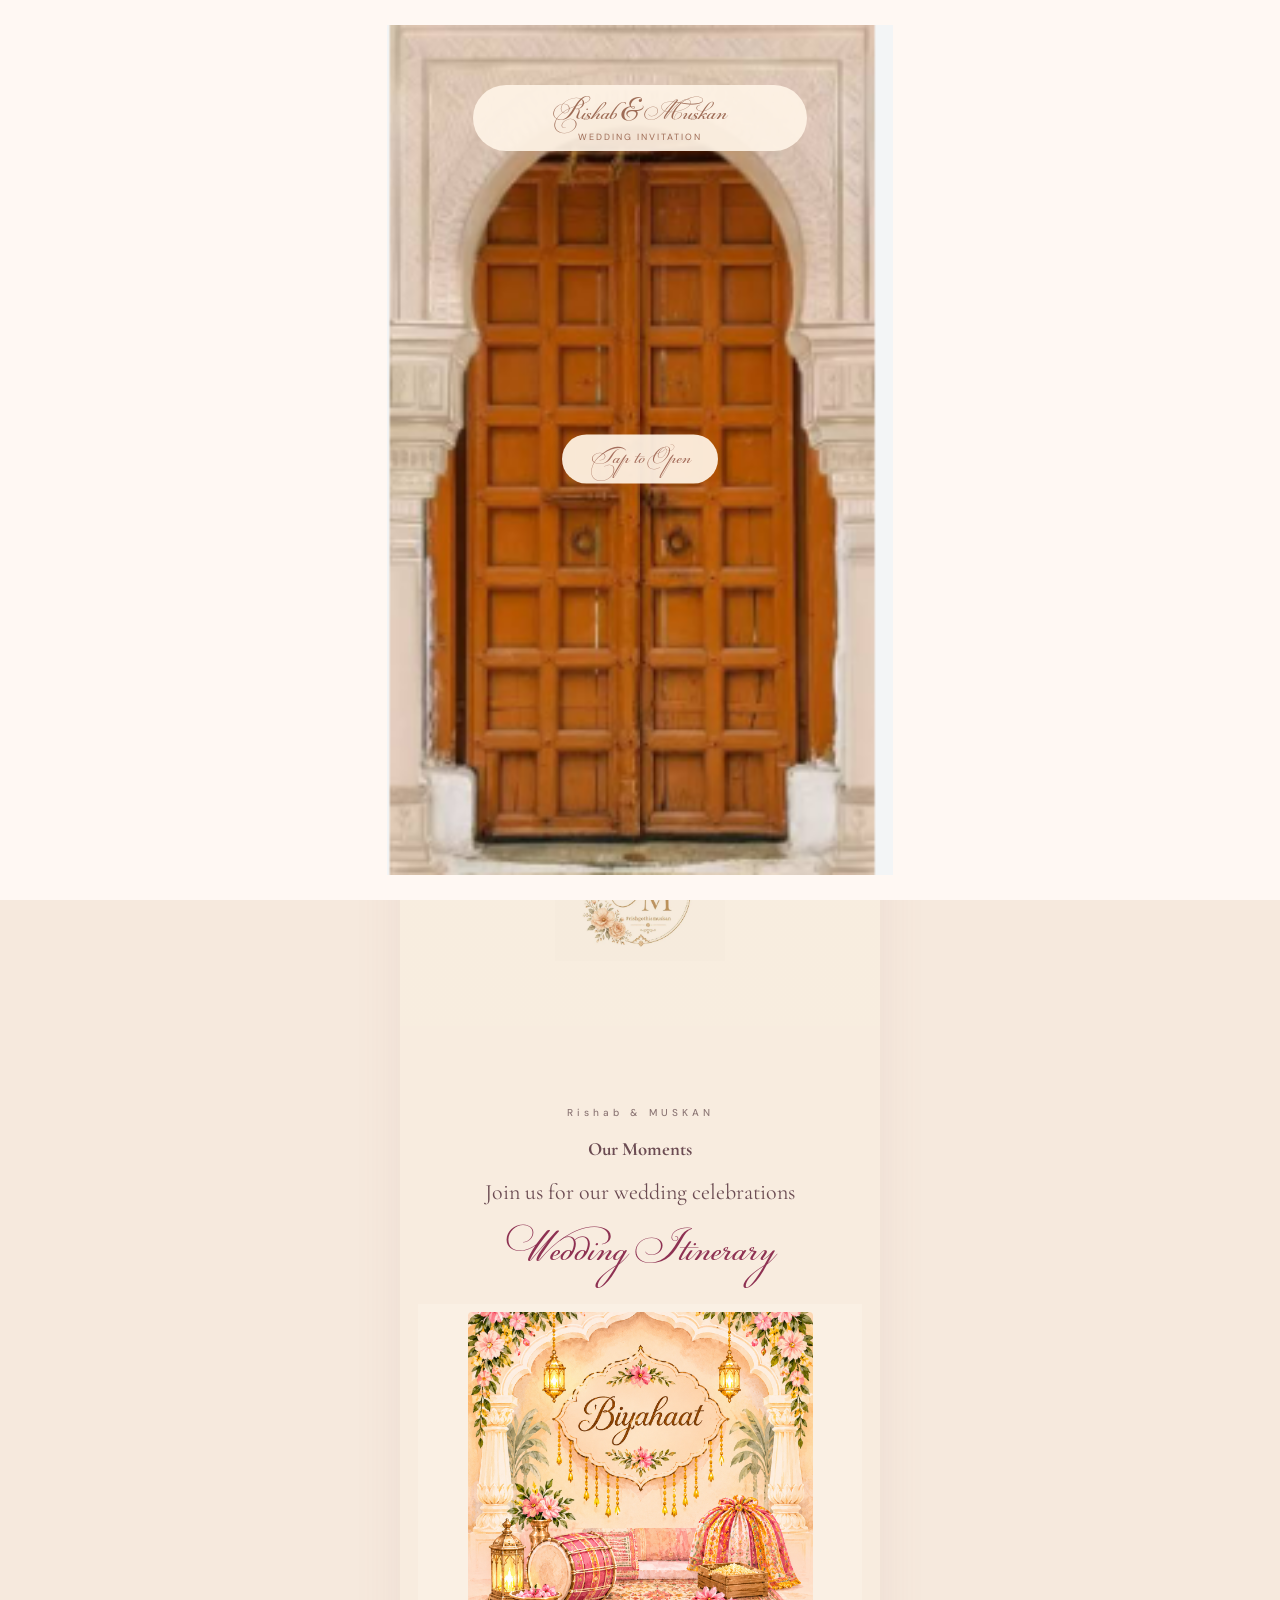
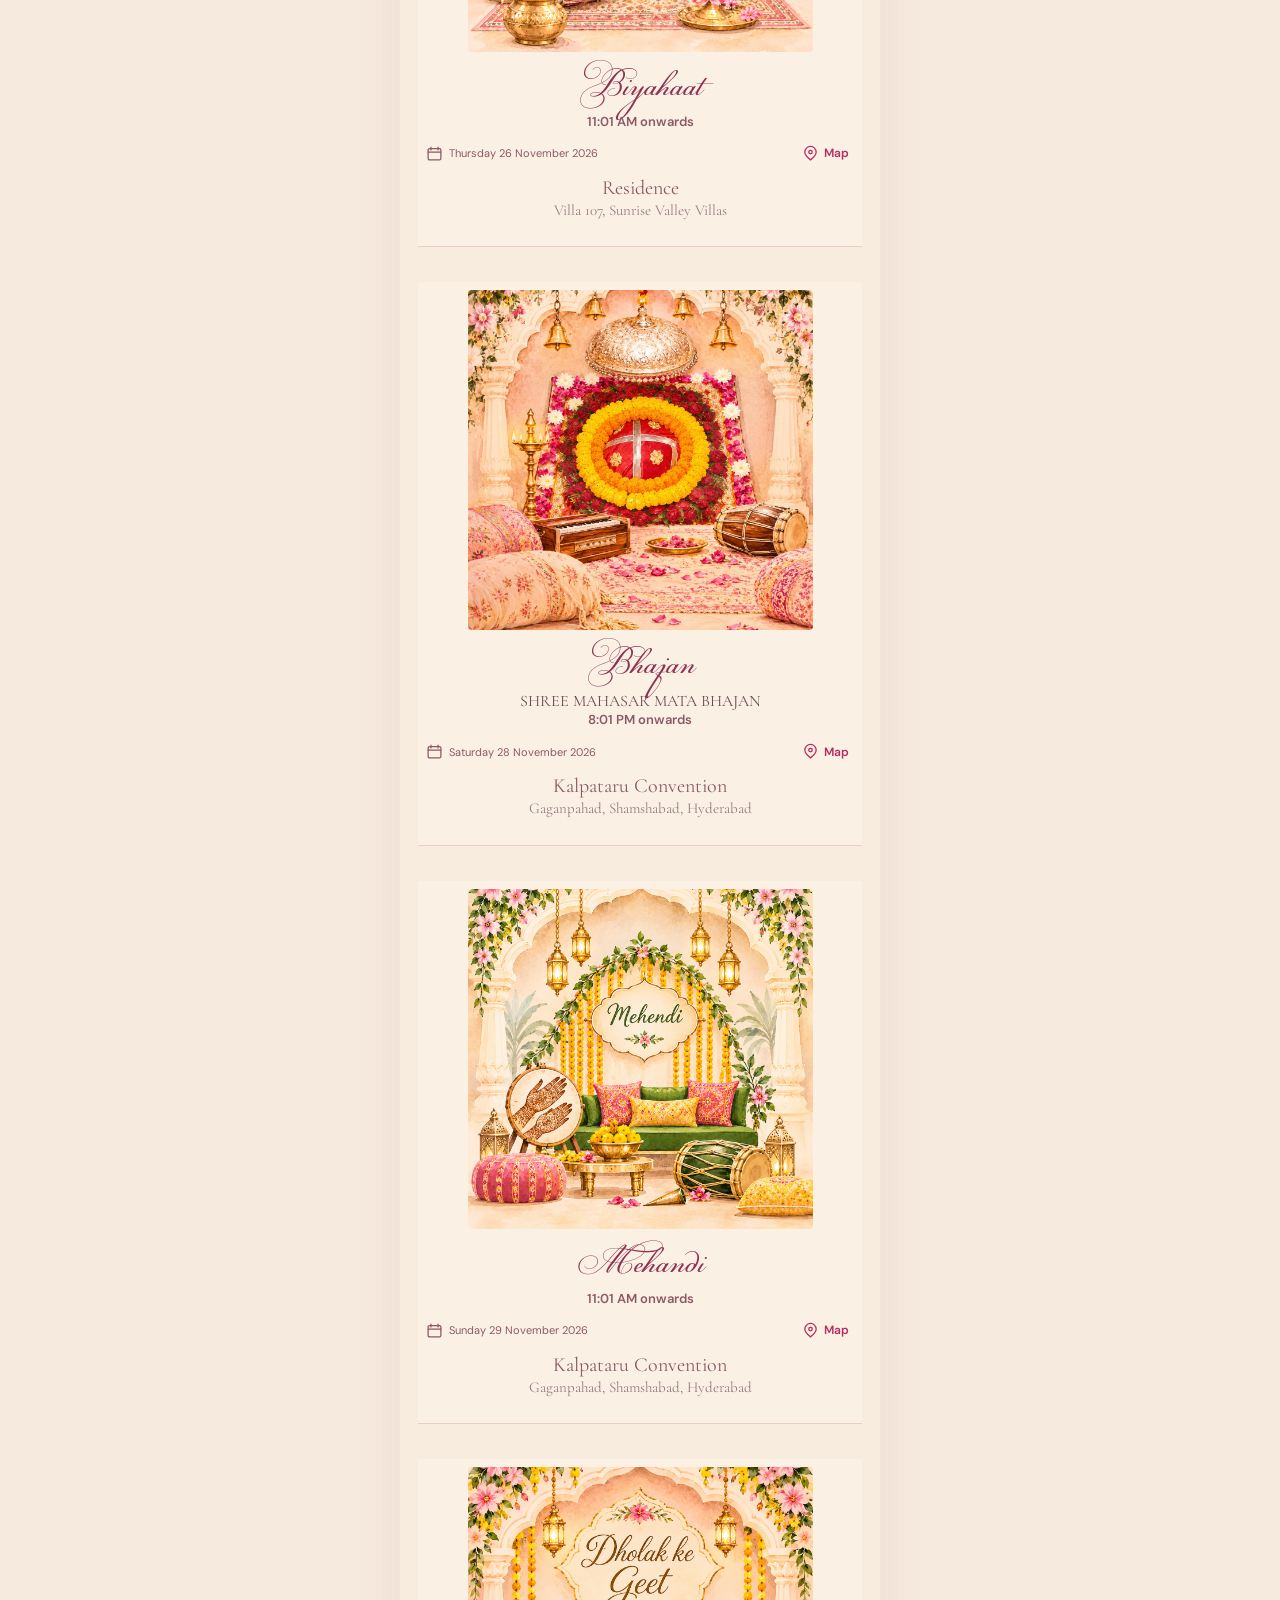
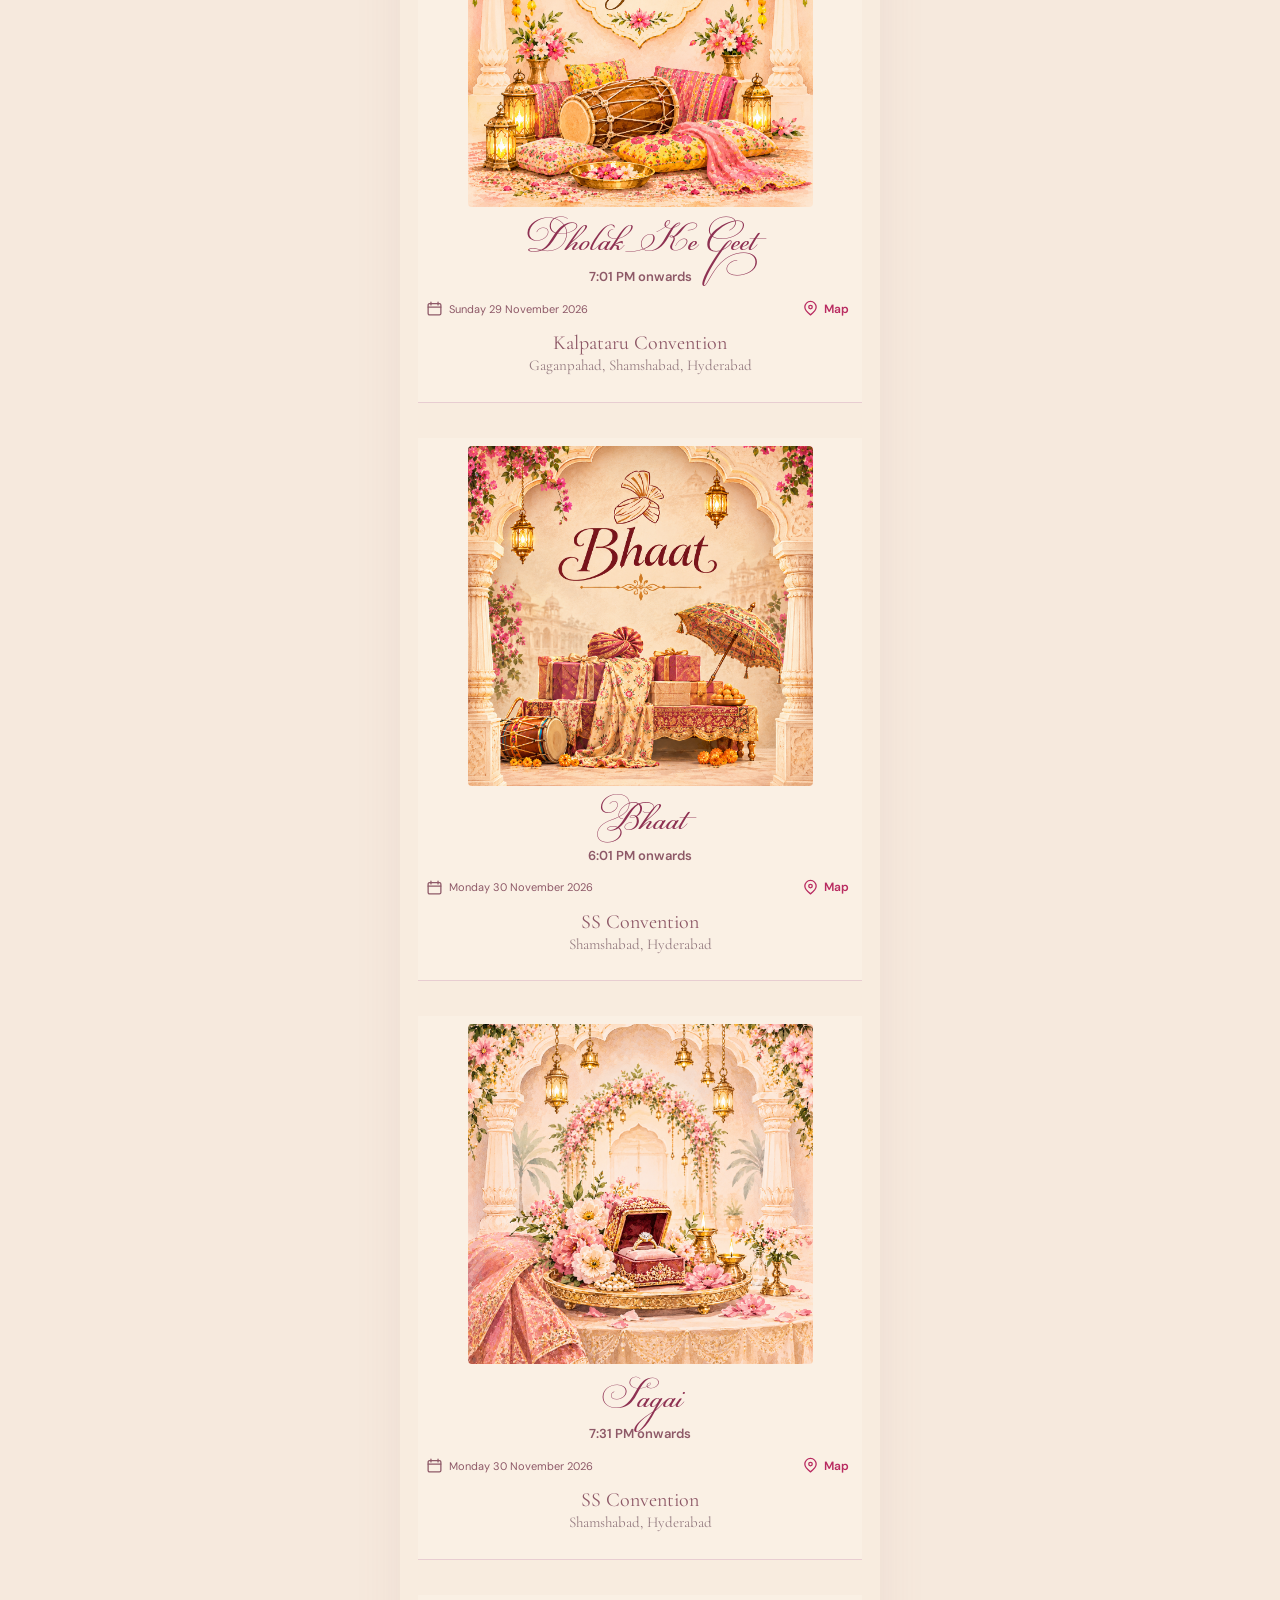
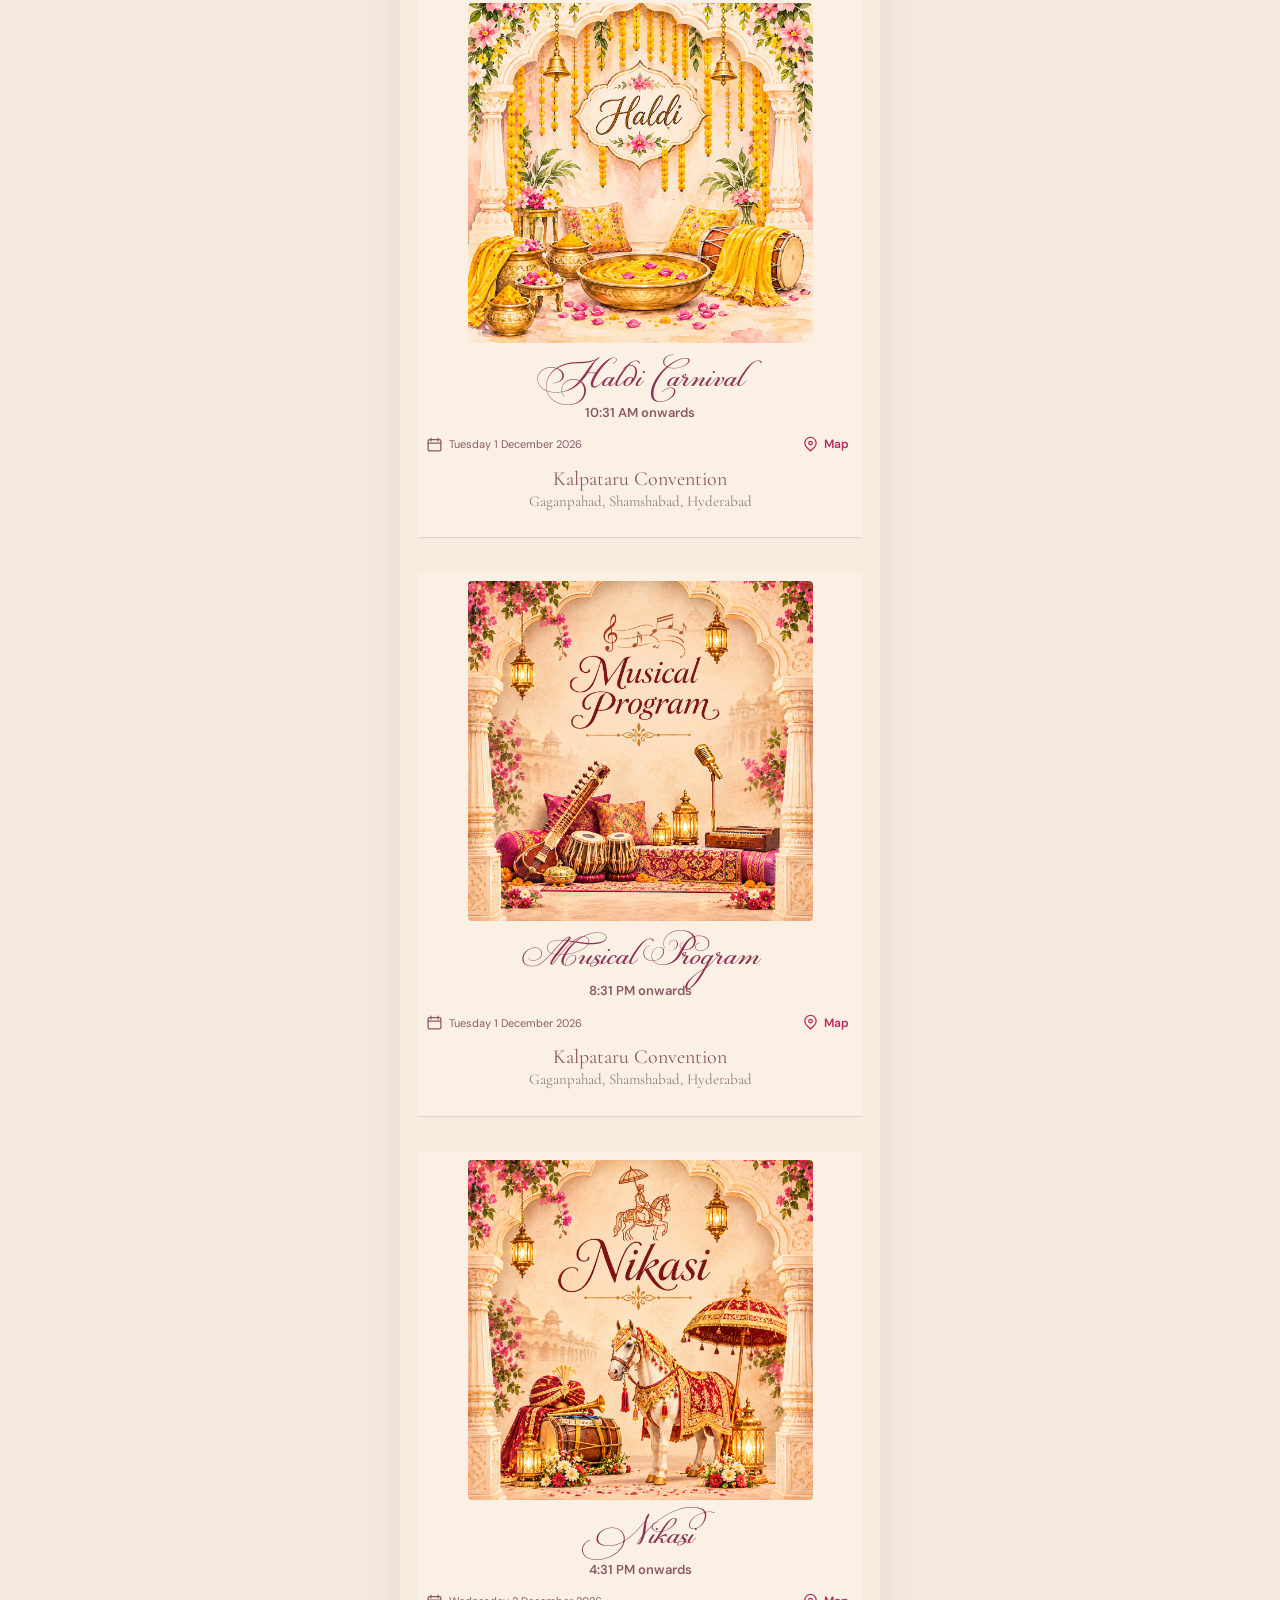
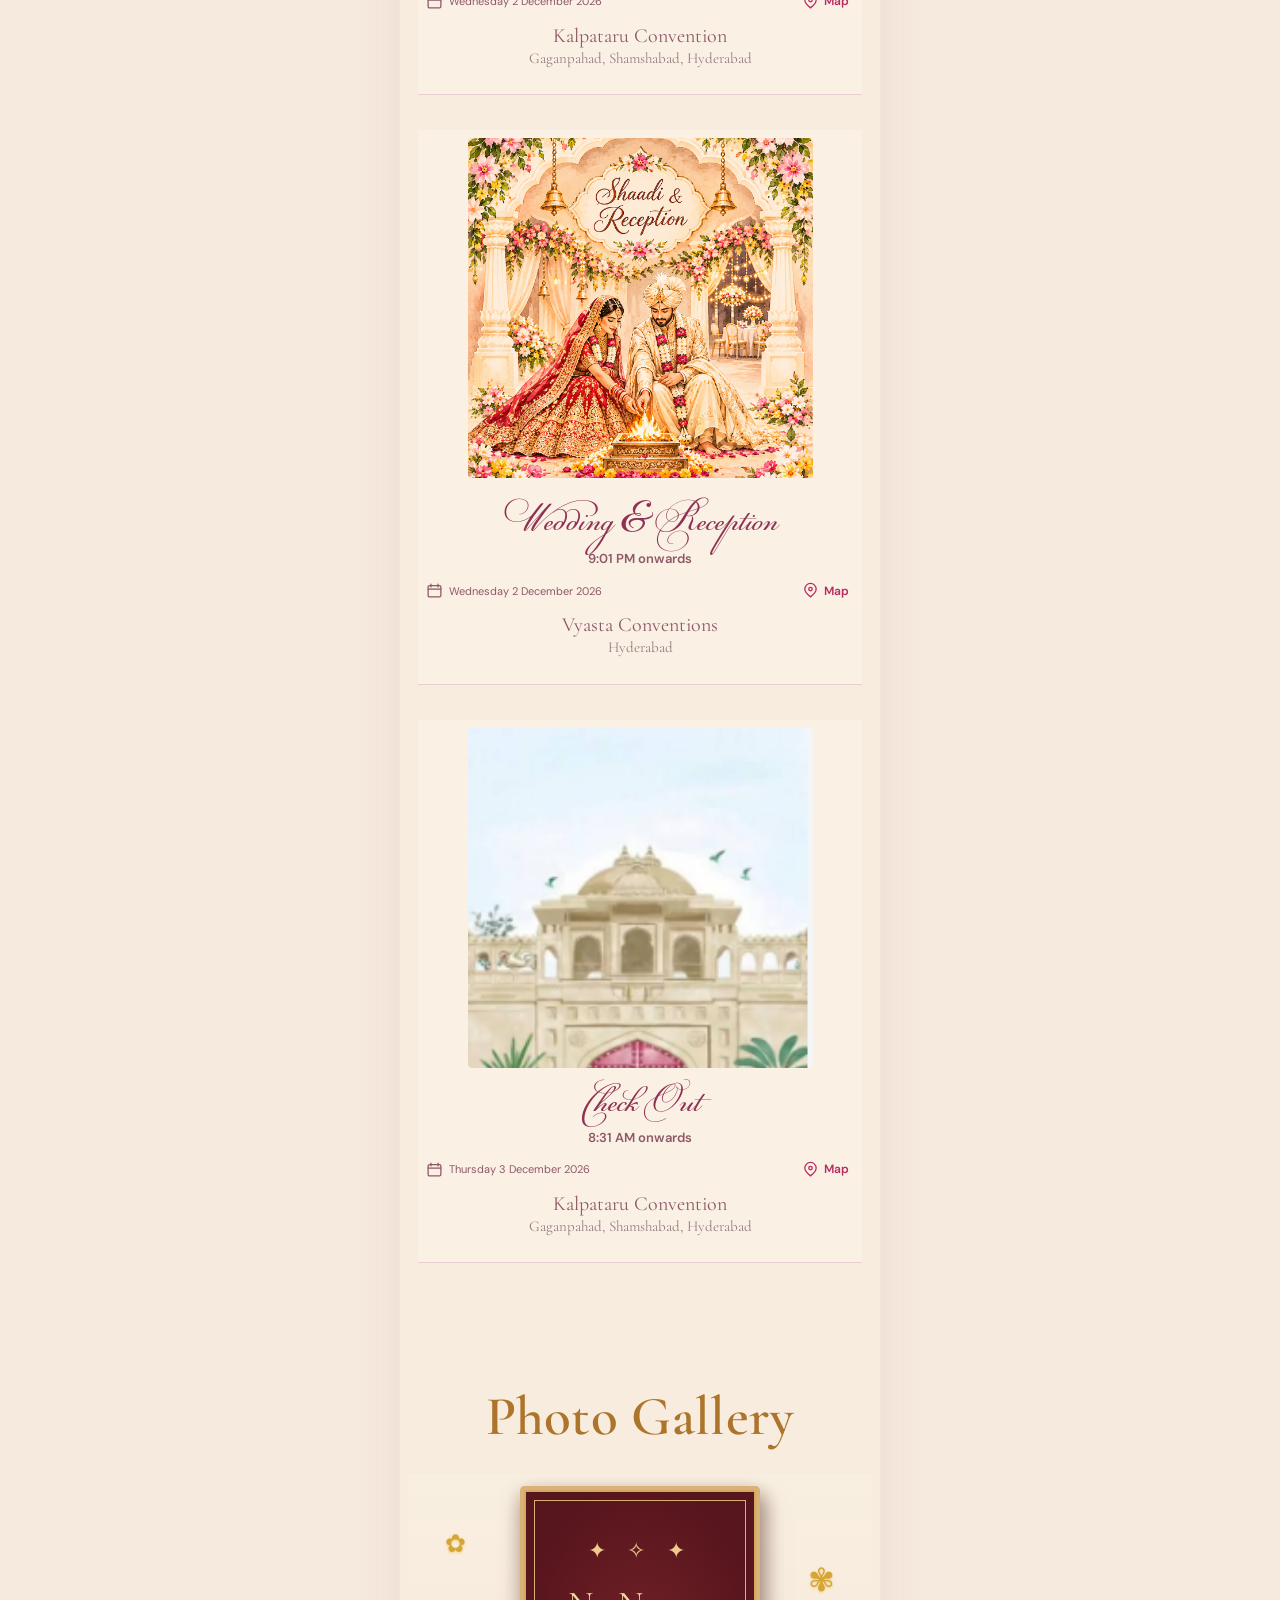
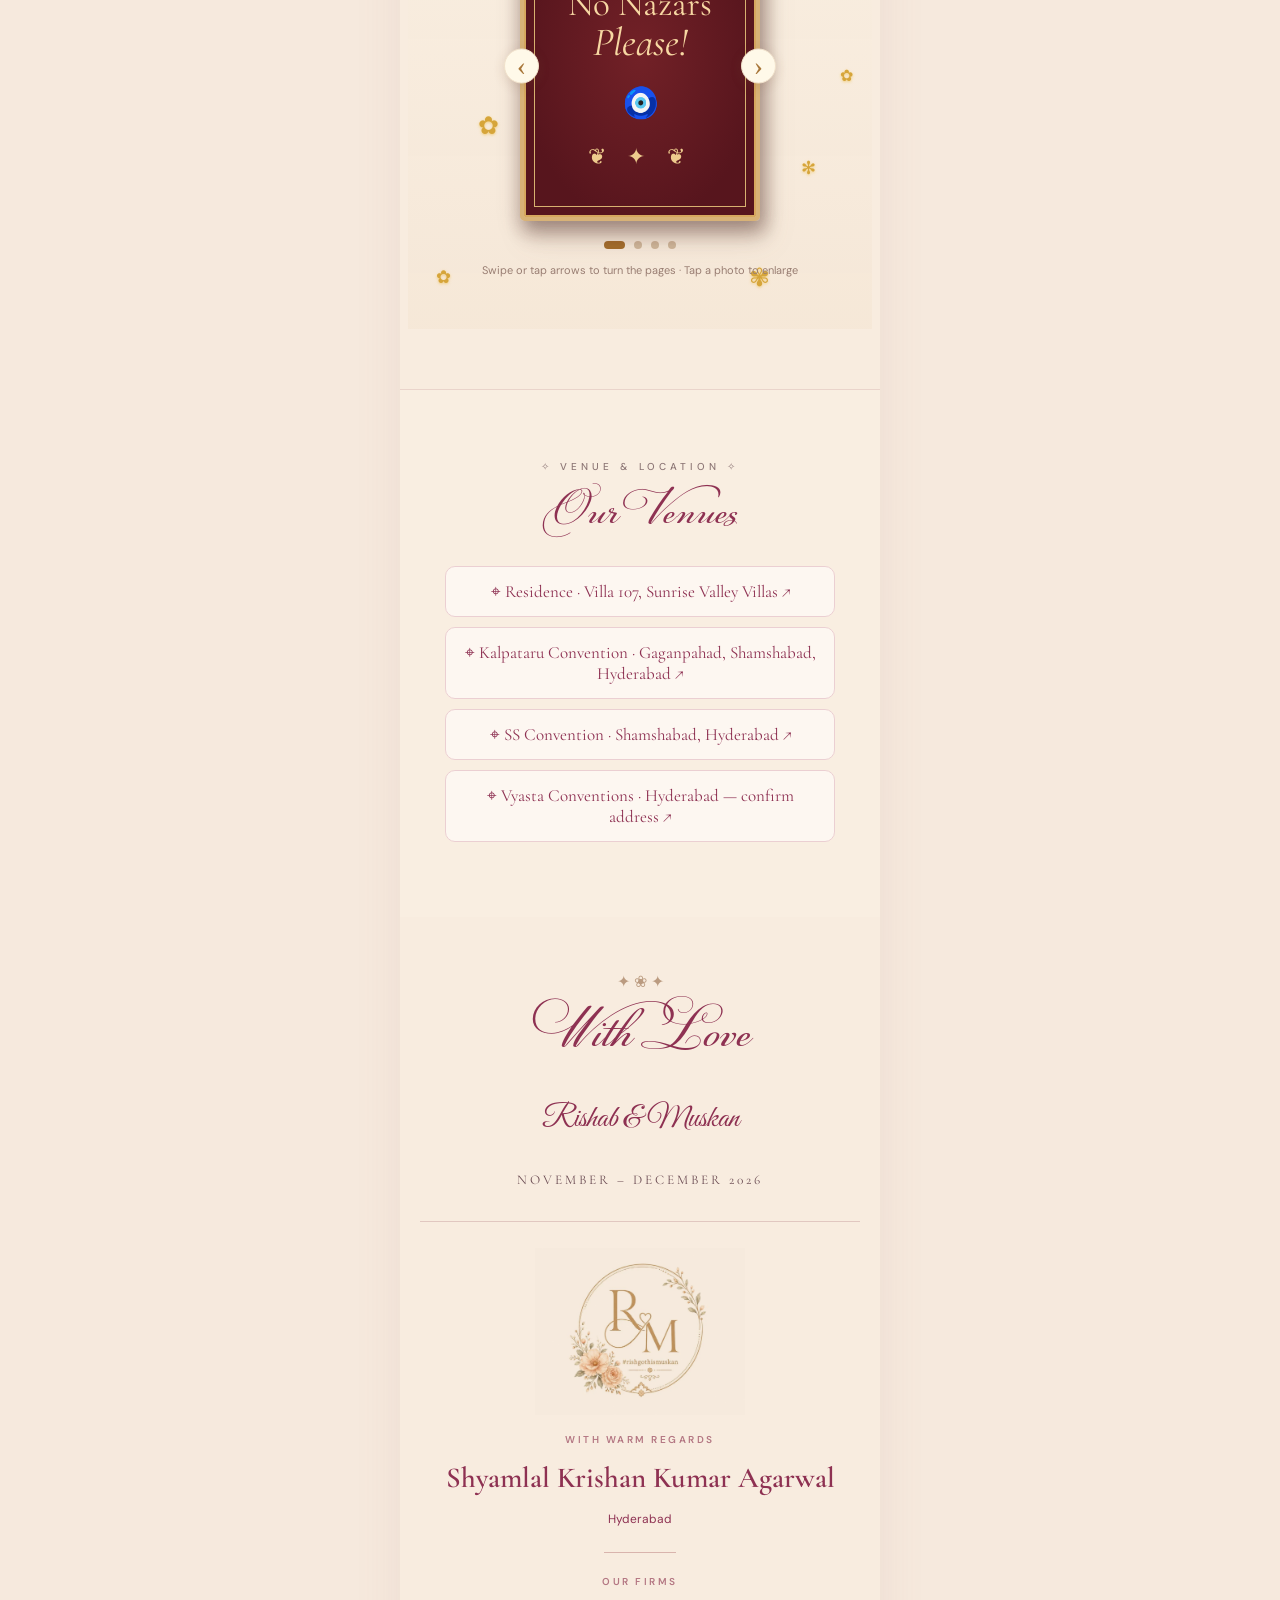
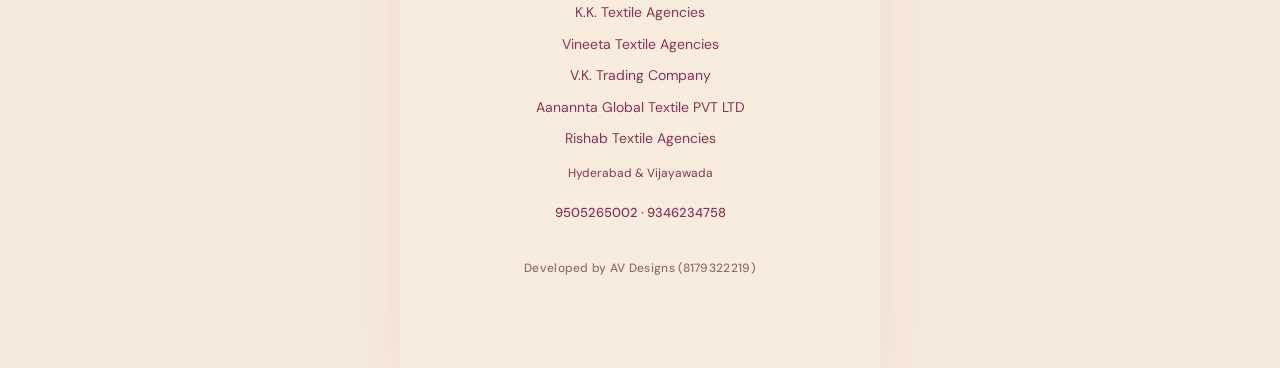
==== commit 47aa9ad7: "Update index.html" ====
--- a/Rishabmuskan/index.html
+++ b/Rishabmuskan/index.html
@@ -81,7 +81,7 @@
   <p>K.K. Textile Agencies</p>
   <p>Vineeta Textile Agencies</p>
   <p>V.K. Trading Company</p>
- <p>AANANNTA GLOBAL TEXTILE PVT LTD</p>
+ <p>Aanannta Global Textile PVT LTD</p>
   <p>Rishab Textile Agencies</p>
   <p class="regards-city">Hyderabad &amp; Vijayawada</p>
   <p class="regards-phones"><a href="tel:+919505265002">9505265002</a><span> · </span><a href="tel:+919346234758">9346234758</a></p>
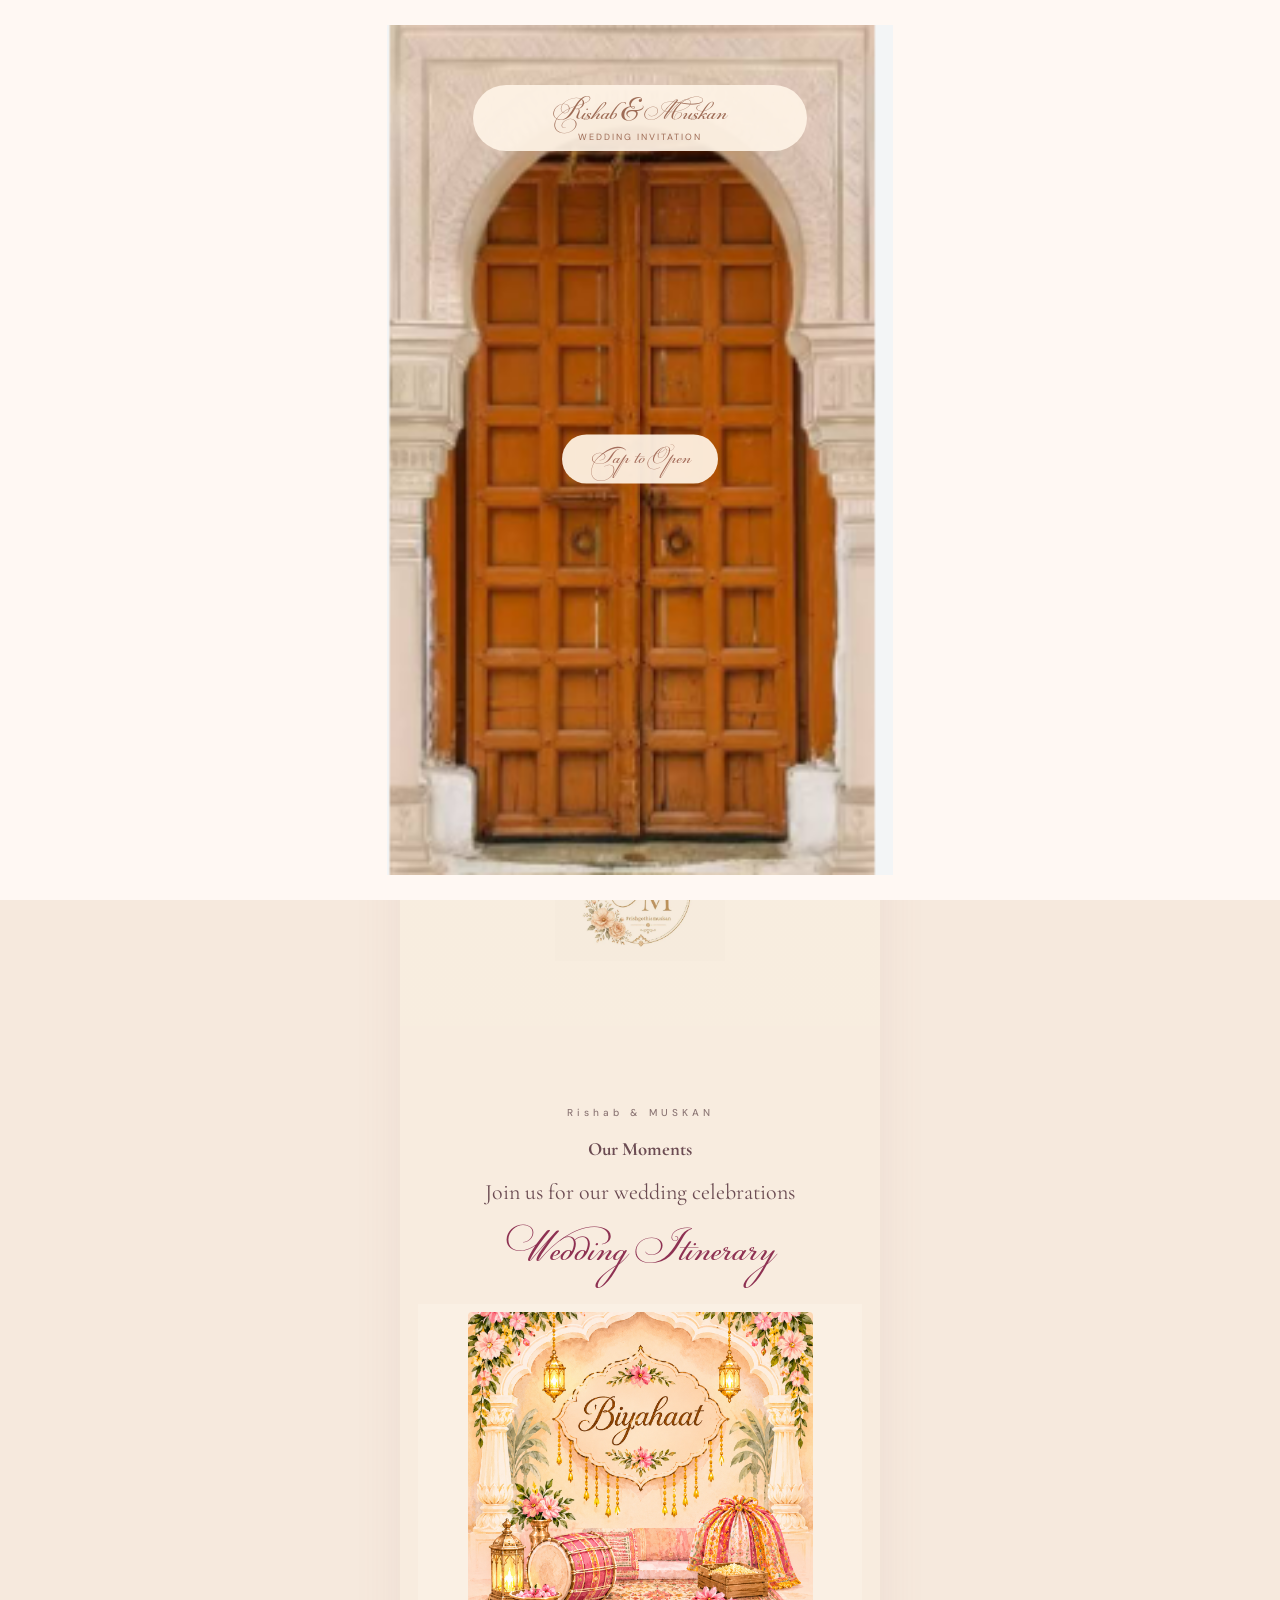
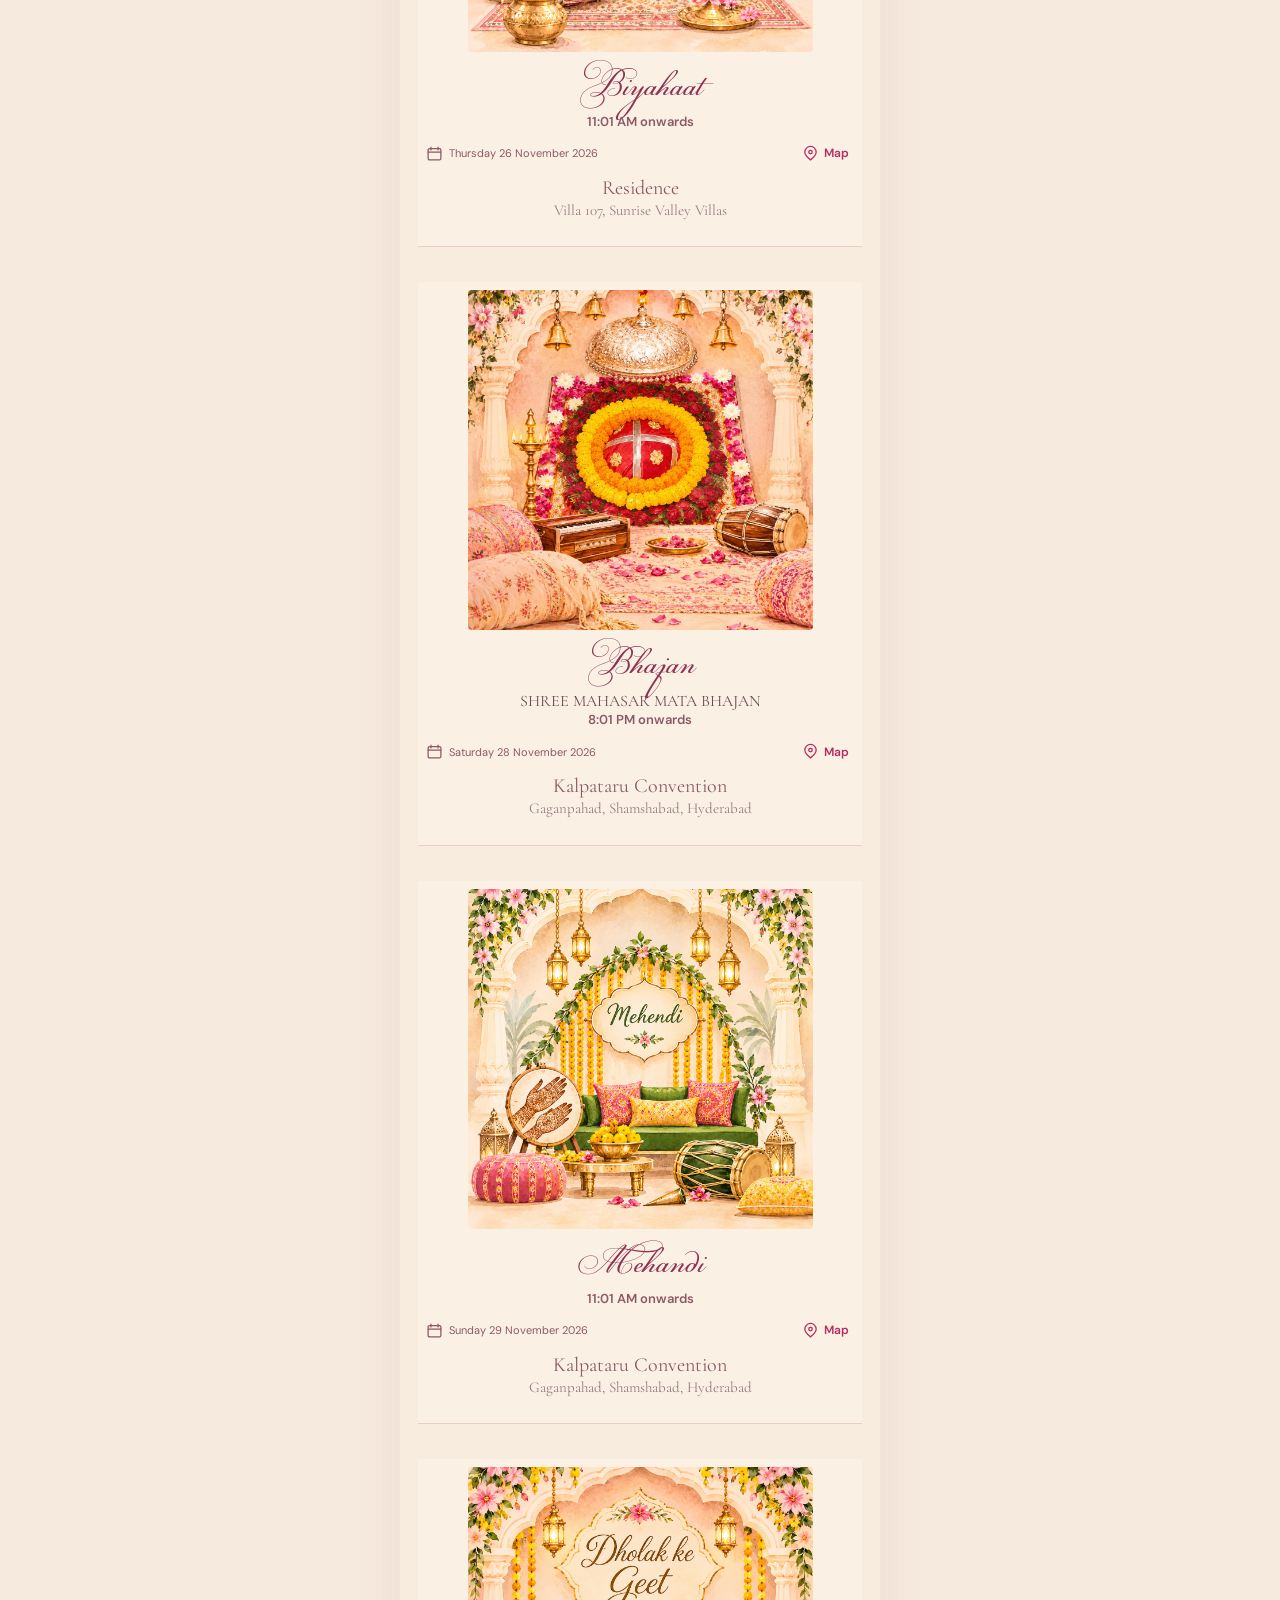
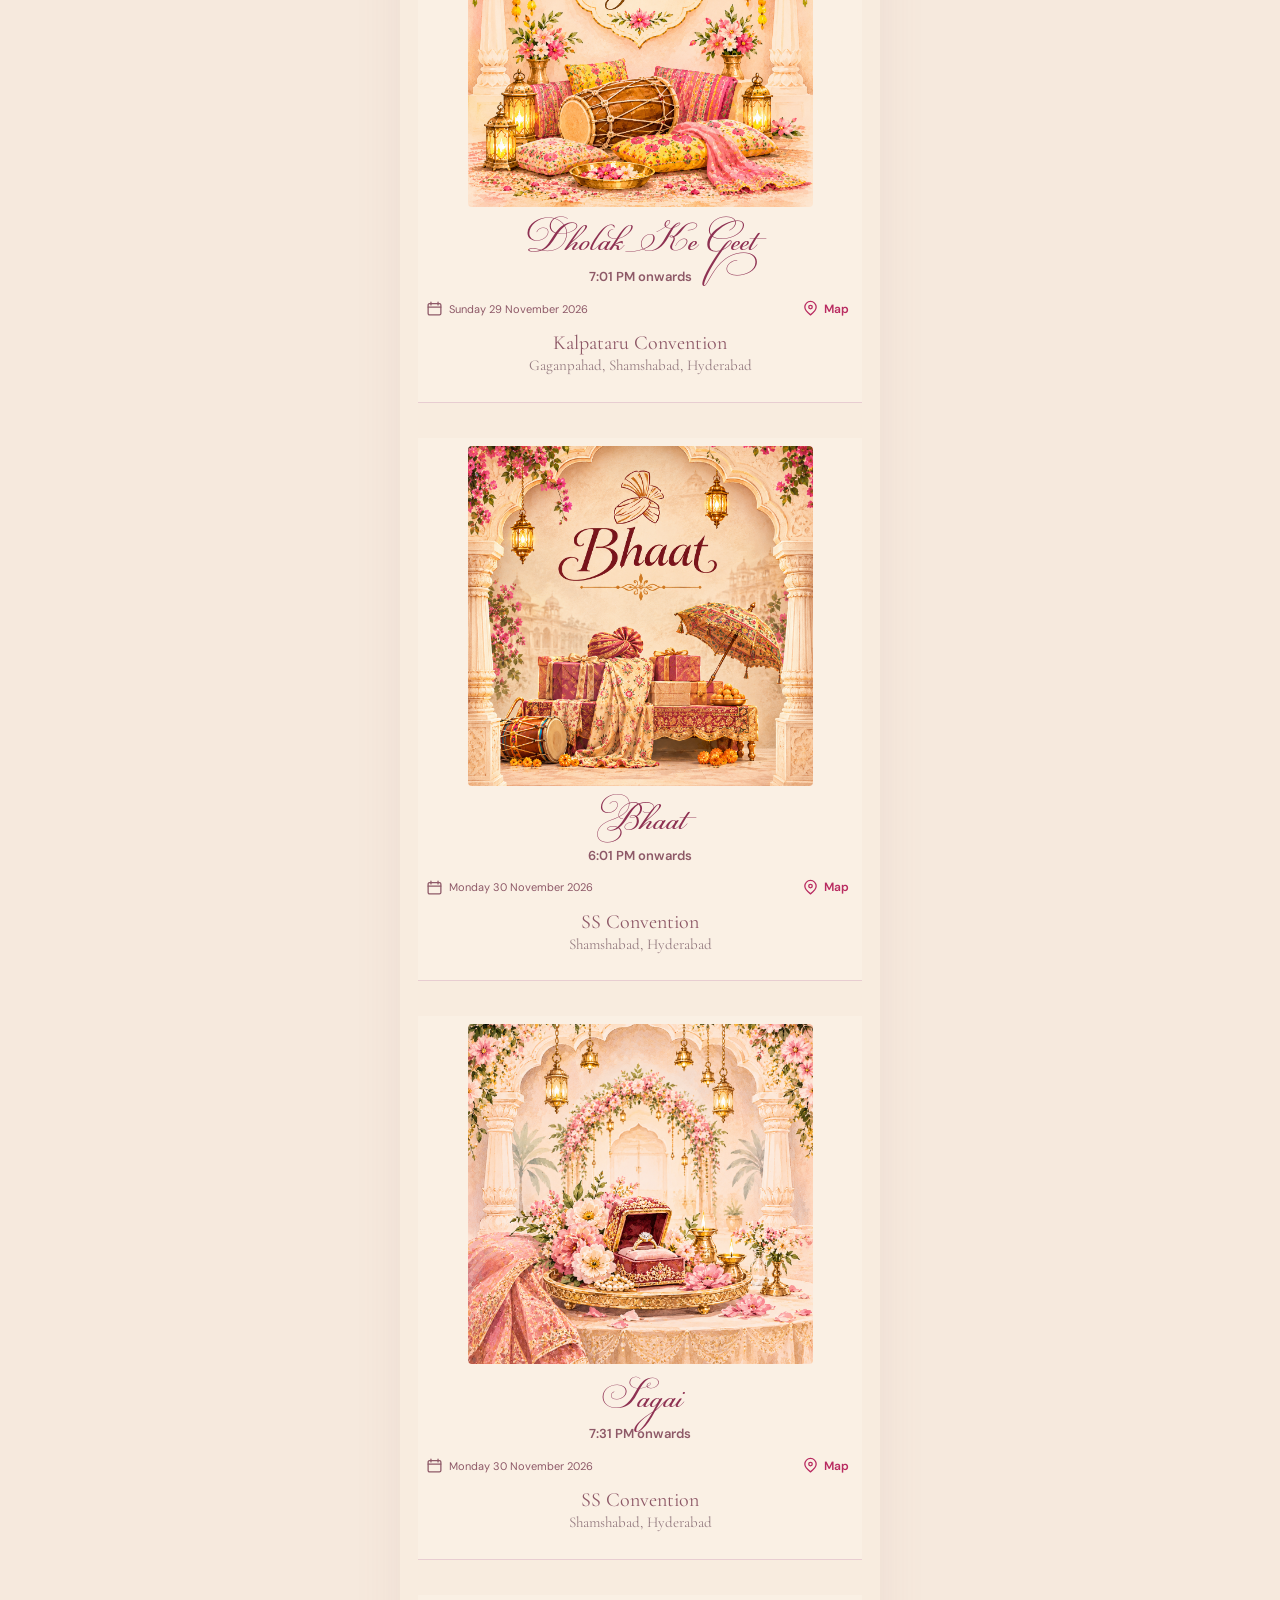
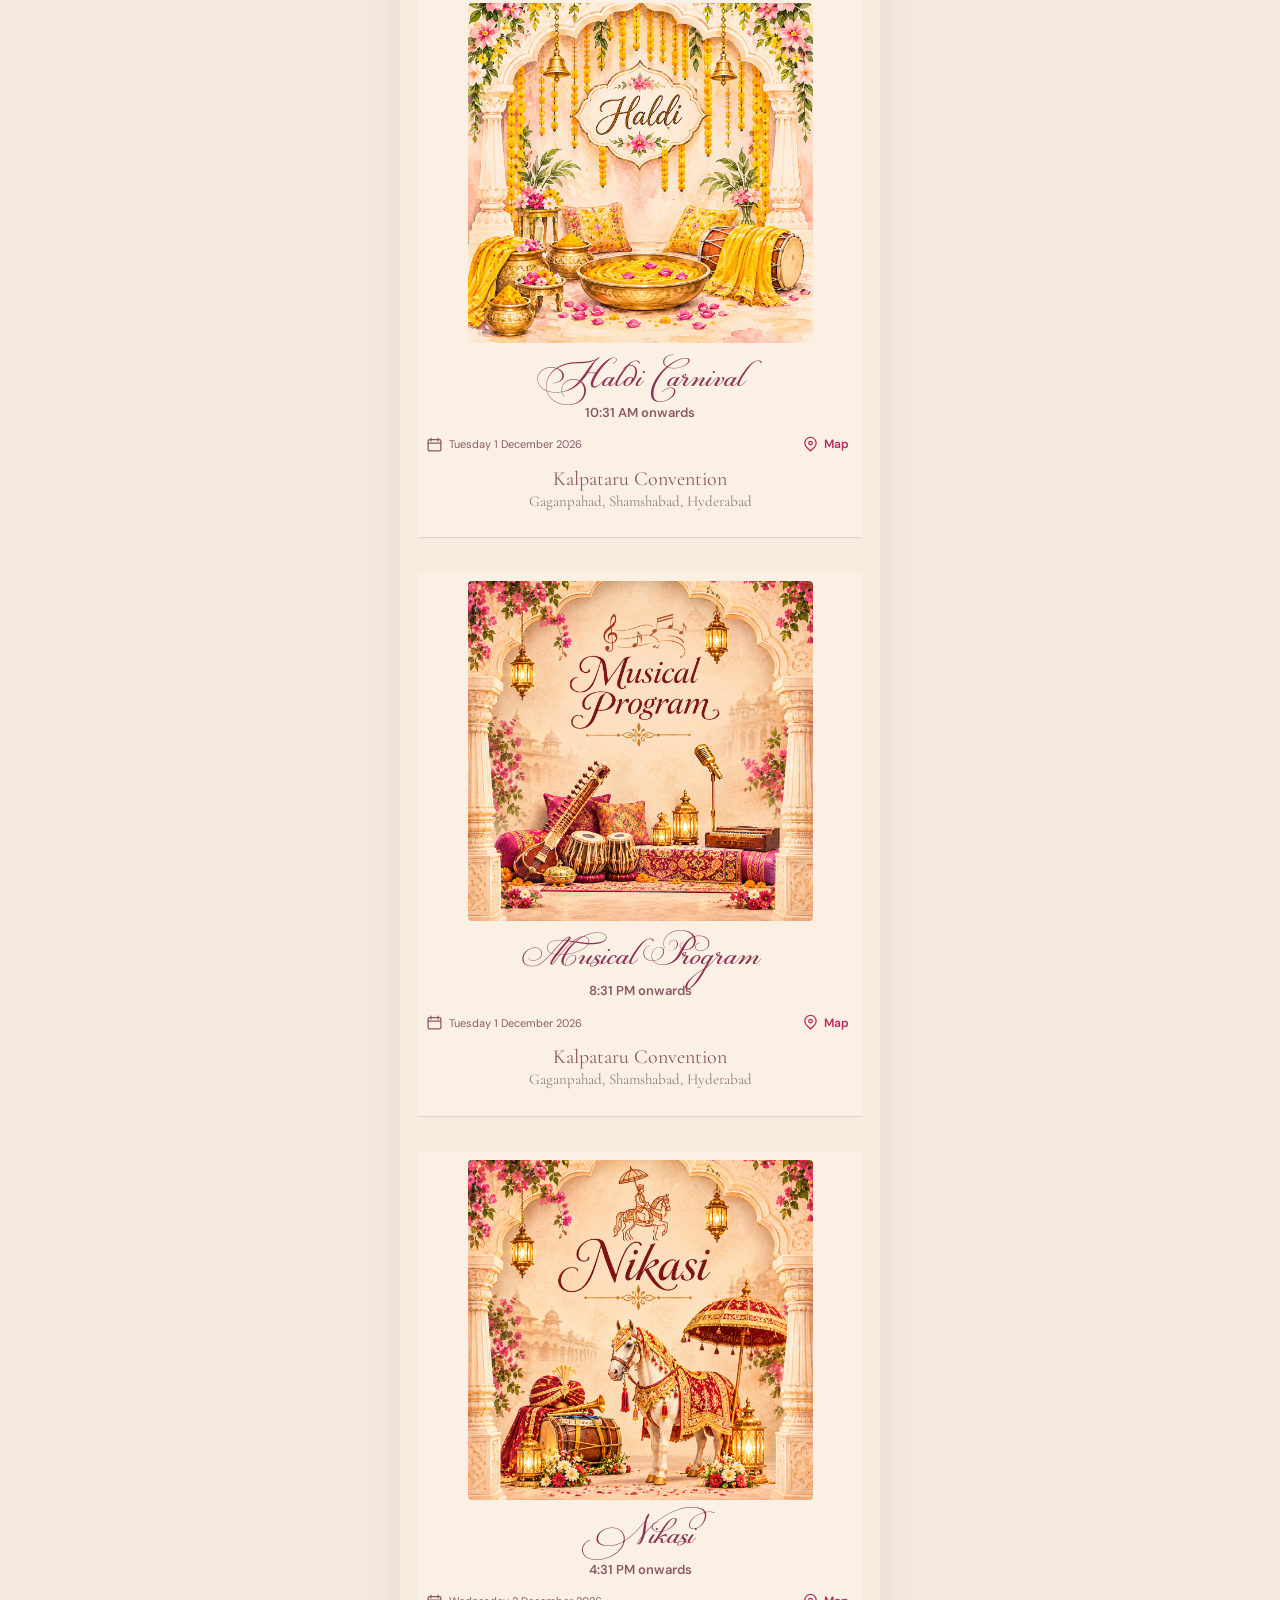
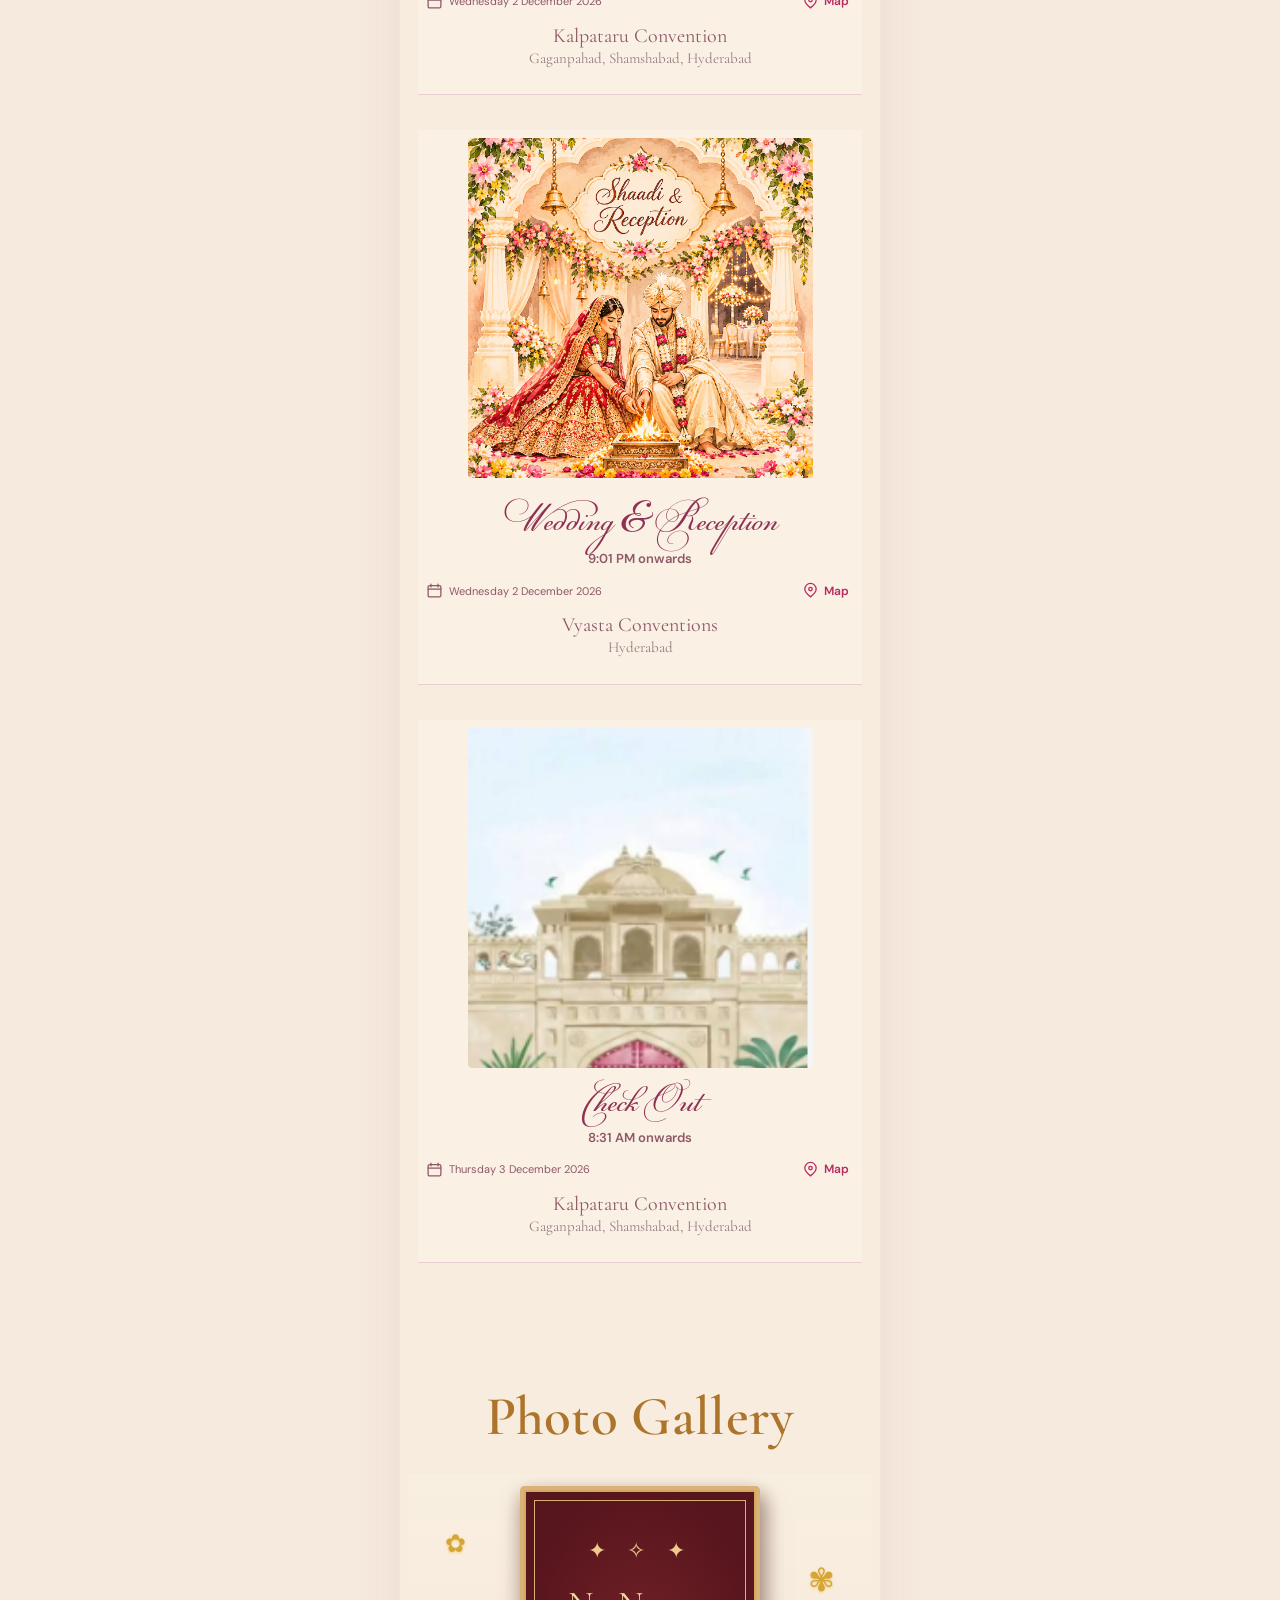
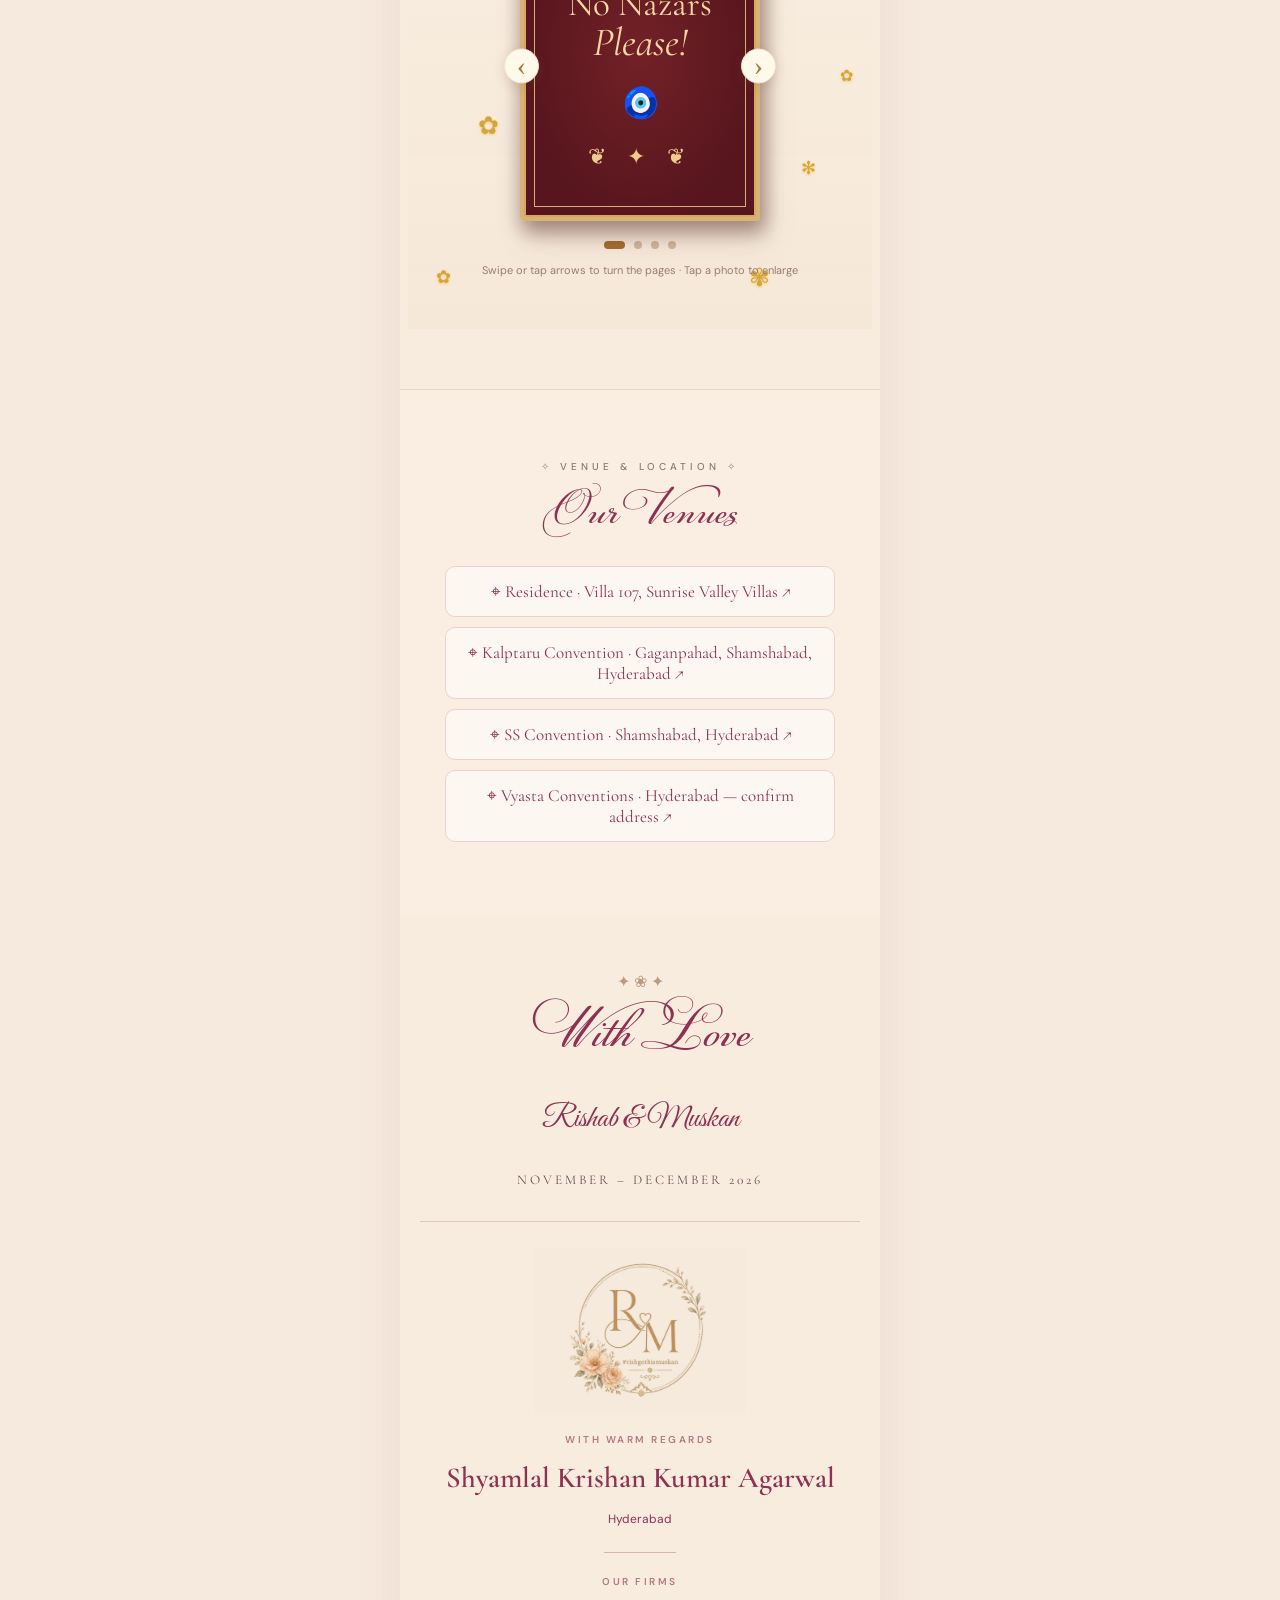
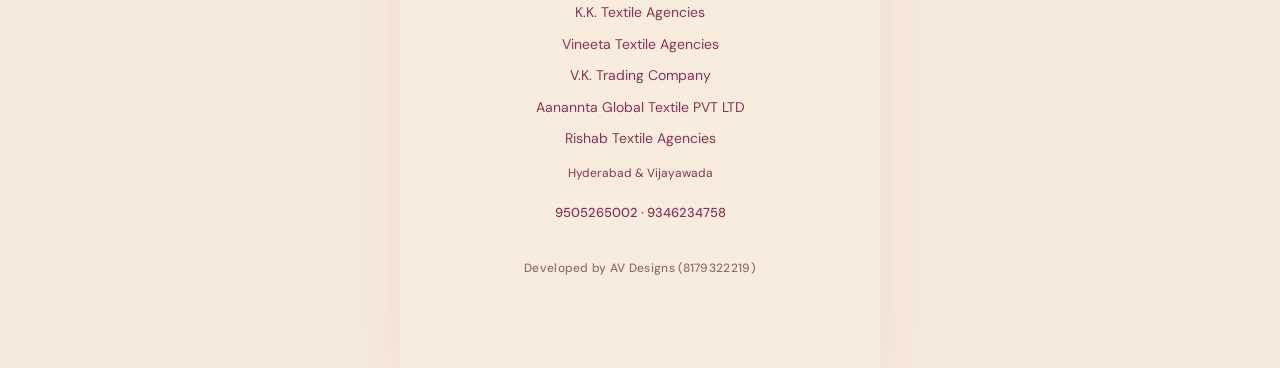
==== commit 4acad3d5: "Fix spelling of 'Kalptaru' in venue links Corrected the spelling of 'Kalptaru' in the venue list." ====
--- a/Rishabmuskan/index.html
+++ b/Rishabmuskan/index.html
@@ -66,7 +66,7 @@
 
 
 
-<div class="venue-list"><a class="venue-link" href="https://maps.app.goo.gl/ohtWrsPg4vf21Dx69?g_st=ac" rel="noopener noreferrer" target="_blank">⌖ Residence · Villa 107, Sunrise Valley Villas  ↗</a><a class="venue-link" href="https://maps.app.goo.gl/JPwVoQYdVoGn8cnr9" rel="noopener noreferrer" target="_blank">⌖ Kalpataru Convention · Gaganpahad, Shamshabad, Hyderabad  ↗</a><a class="venue-link" href="https://maps.app.goo.gl/ADAPAavKdo5unWiM7" rel="noopener noreferrer" target="_blank">⌖ SS Convention · Shamshabad, Hyderabad  ↗</a><a class="venue-link" href="https://maps.app.goo.gl/NRryXtDTAHdGd9dR7" rel="noopener noreferrer" target="_blank">⌖ Vyasta Conventions · Hyderabad — confirm address  ↗</a></div></section>
+<div class="venue-list"><a class="venue-link" href="https://maps.app.goo.gl/ohtWrsPg4vf21Dx69?g_st=ac" rel="noopener noreferrer" target="_blank">⌖ Residence · Villa 107, Sunrise Valley Villas  ↗</a><a class="venue-link" href="https://maps.app.goo.gl/JPwVoQYdVoGn8cnr9" rel="noopener noreferrer" target="_blank">⌖ Kalptaru Convention · Gaganpahad, Shamshabad, Hyderabad  ↗</a><a class="venue-link" href="https://maps.app.goo.gl/ADAPAavKdo5unWiM7" rel="noopener noreferrer" target="_blank">⌖ SS Convention · Shamshabad, Hyderabad  ↗</a><a class="venue-link" href="https://maps.app.goo.gl/NRryXtDTAHdGd9dR7" rel="noopener noreferrer" target="_blank">⌖ Vyasta Conventions · Hyderabad — confirm address  ↗</a></div></section>
 <footer>
 <div class="flourish">✦ ❀ ✦</div>
 <h2>With Love</h2>
